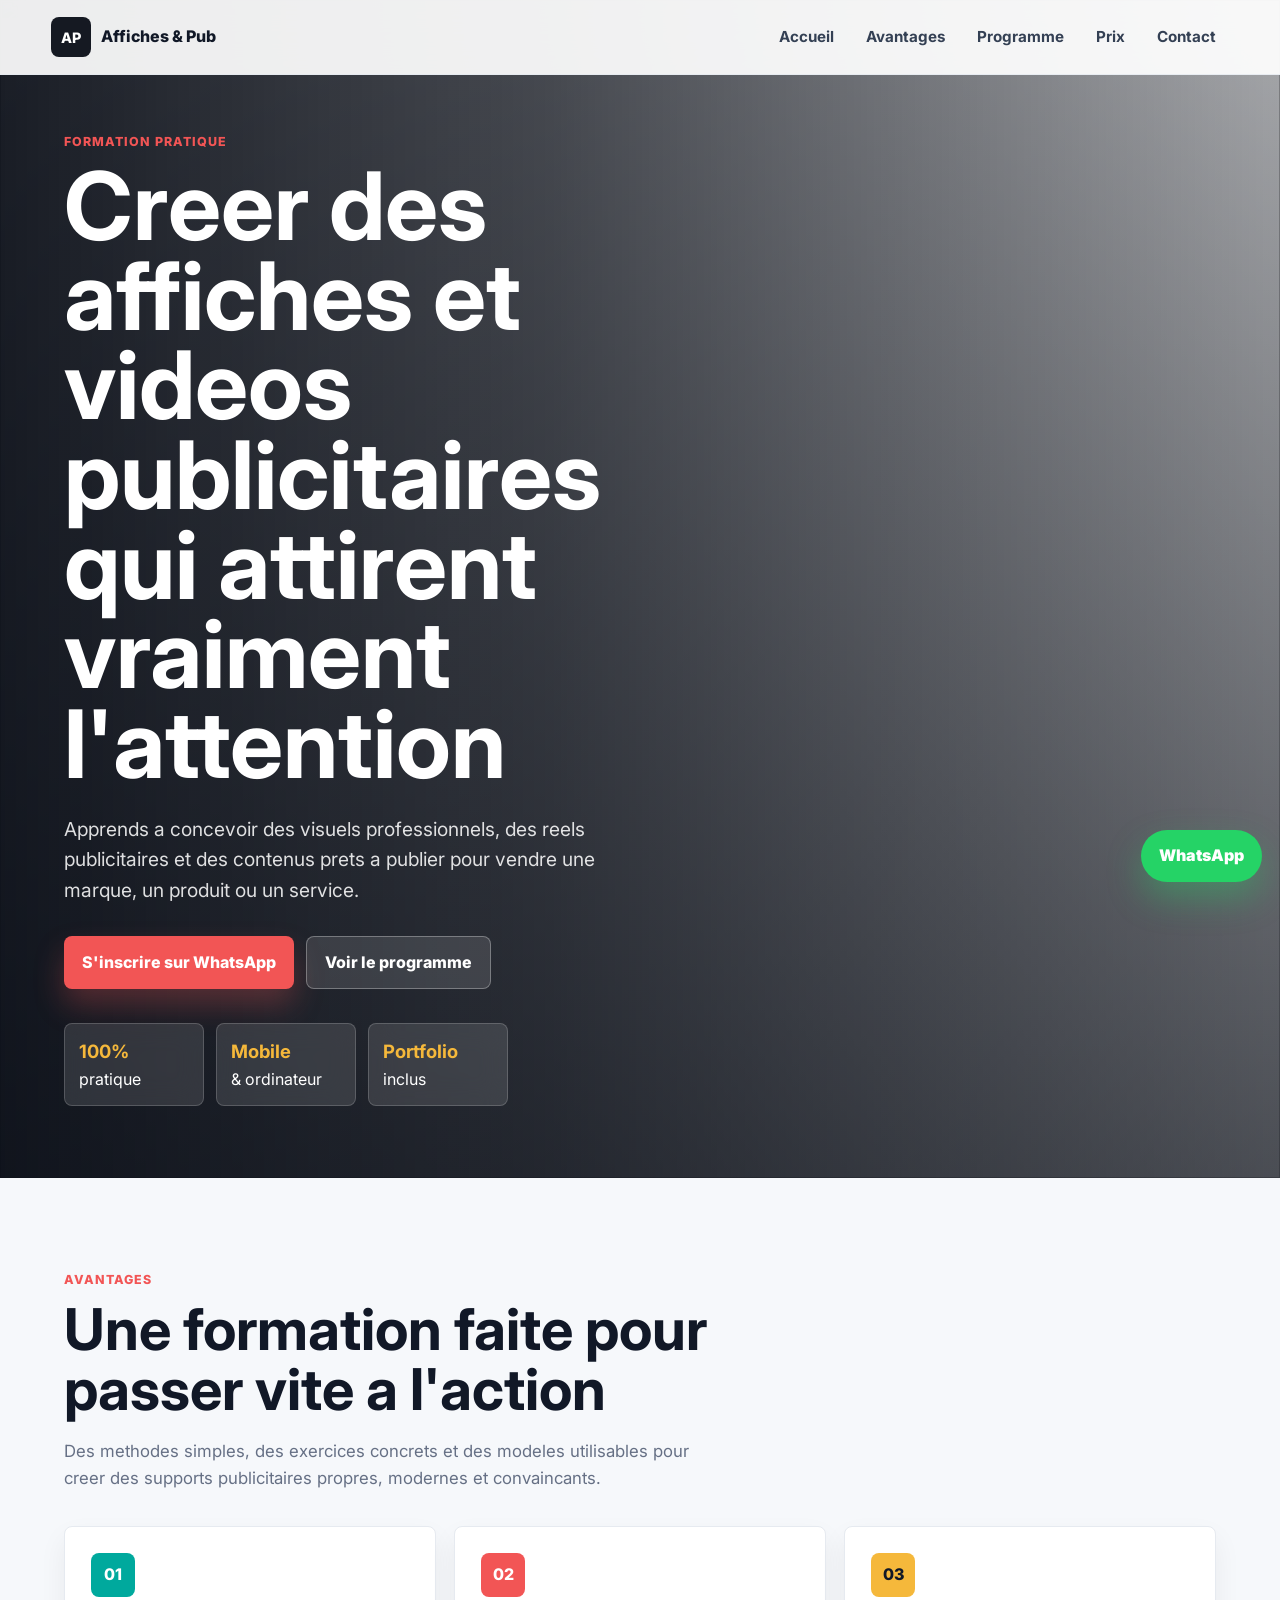
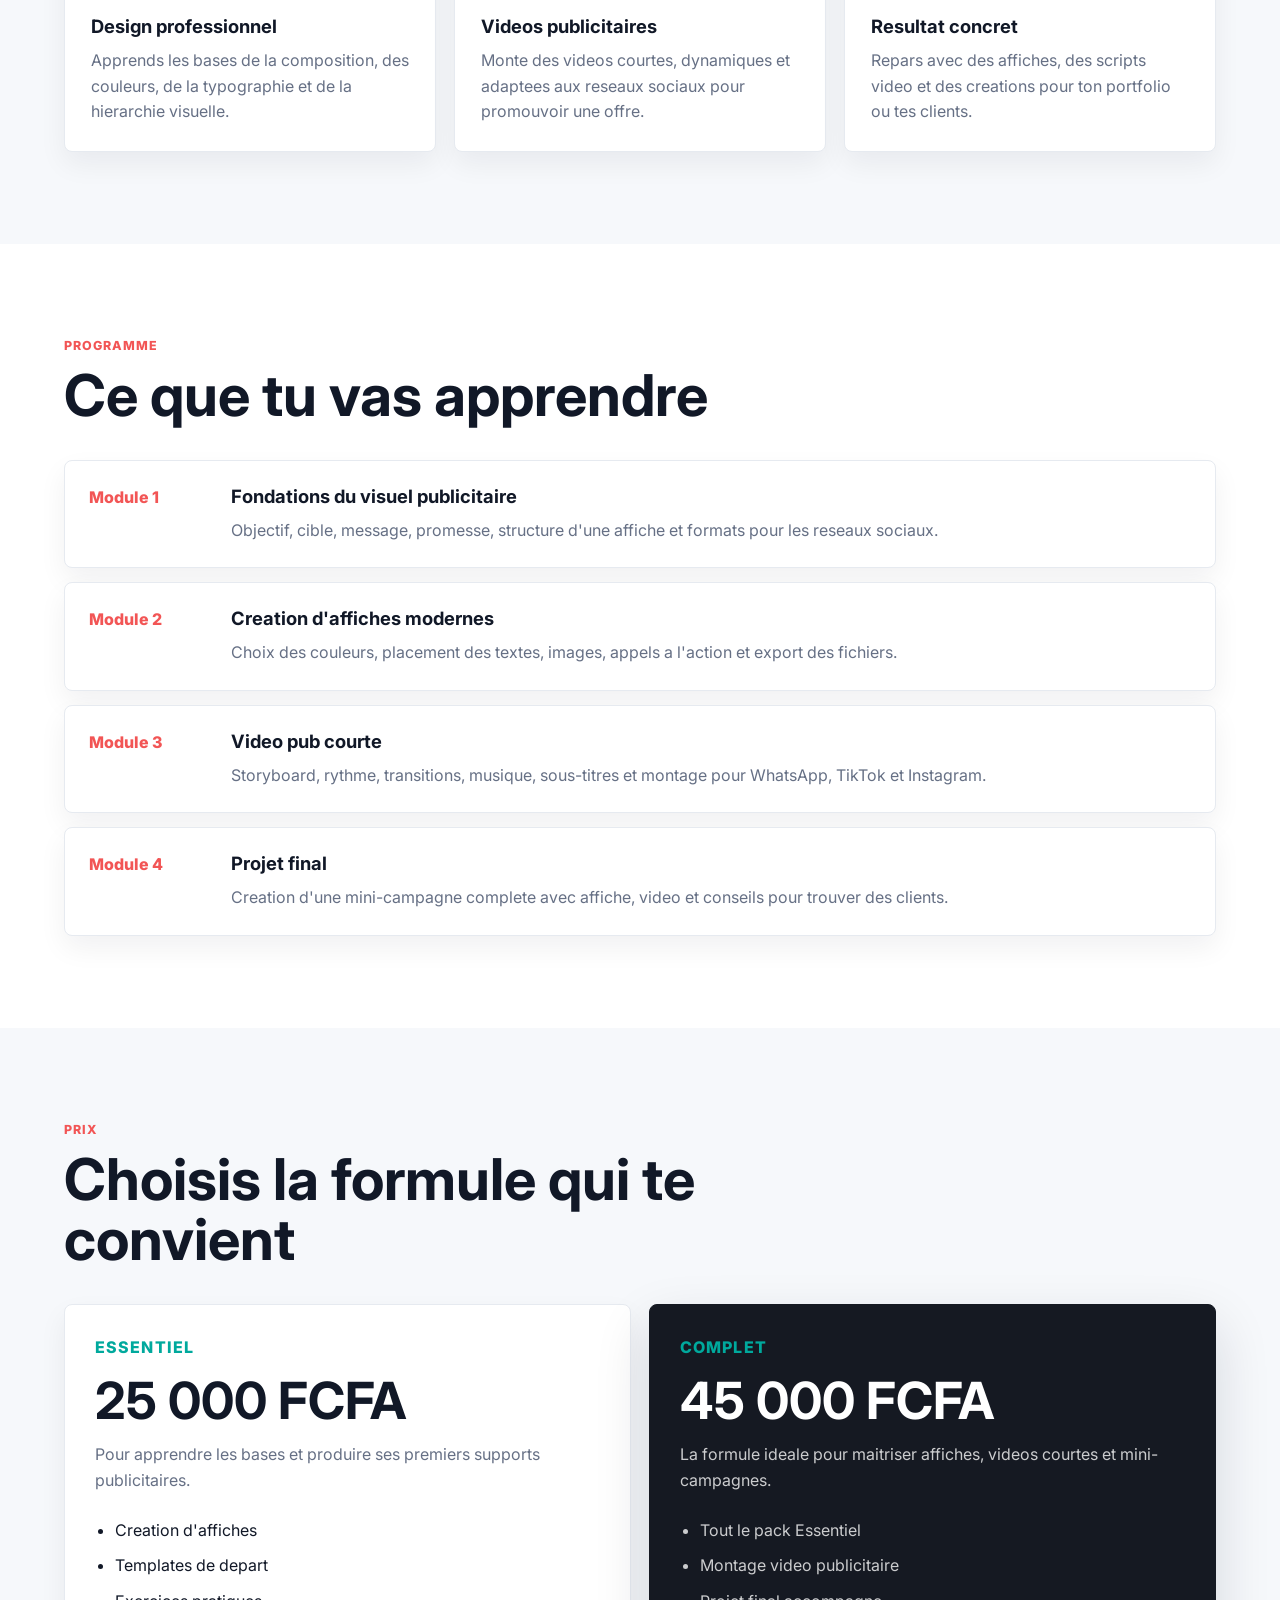
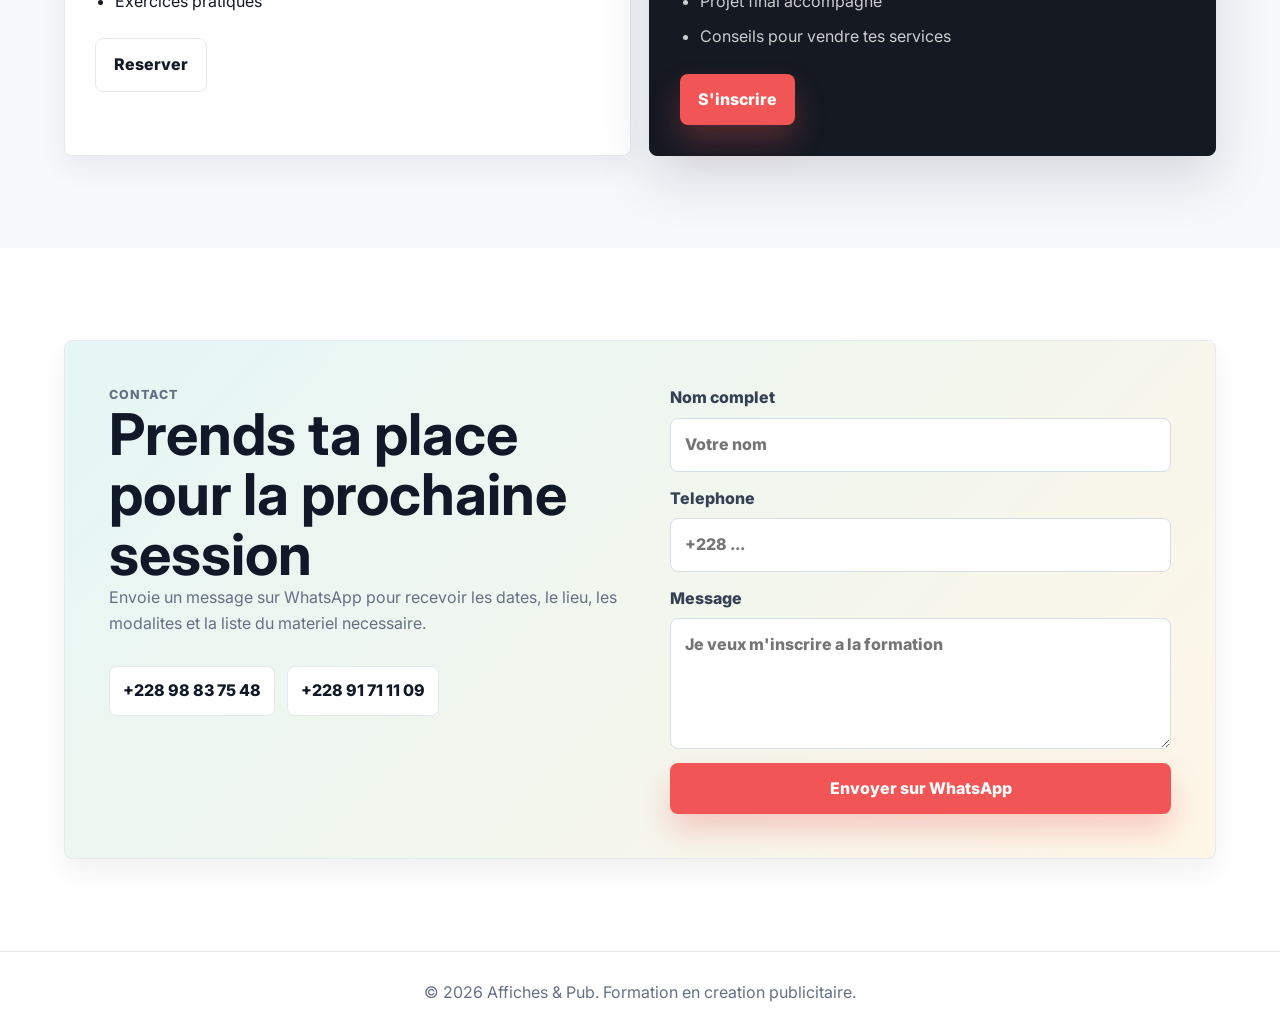
==== index.html @ ca04ac2e "Add files via upload" ====
<!DOCTYPE html>
<html lang="fr">
  <head>
    <meta charset="UTF-8" />
    <meta name="viewport" content="width=device-width, initial-scale=1.0" />
    <title>Formation Affiches & Videos Publicitaires</title>
    <meta
      name="description"
      content="Formation pratique pour apprendre a creer des affiches modernes et des videos publicitaires efficaces."
    />
    <link rel="preconnect" href="https://fonts.googleapis.com" />
    <link rel="preconnect" href="https://fonts.gstatic.com" crossorigin />
    <link
      href="https://fonts.googleapis.com/css2?family=Inter:wght@400;500;600;700;800&display=swap"
      rel="stylesheet"
    />
    <link rel="stylesheet" href="styles.css" />
  </head>
  <body>
    <header class="site-header">
      <a class="brand" href="#accueil" aria-label="Retour a l'accueil">
        <span class="brand-mark">AP</span>
        <span>Affiches & Pub</span>
      </a>

      <button class="menu-toggle" type="button" aria-label="Ouvrir le menu" aria-expanded="false">
        <span></span>
        <span></span>
        <span></span>
      </button>

      <nav class="main-nav" aria-label="Navigation principale">
        <a href="#accueil">Accueil</a>
        <a href="#avantages">Avantages</a>
        <a href="#programme">Programme</a>
        <a href="#prix">Prix</a>
        <a href="#contact">Contact</a>
      </nav>
    </header>

    <main>
      <section class="hero section" id="accueil">
        <div class="hero-media" aria-hidden="true">
          <img src="assets/formation-publicite-hero.png" alt="" />
        </div>
        <div class="hero-overlay"></div>
        <div class="hero-content">
          <p class="eyebrow">Formation pratique</p>
          <h1>Creer des affiches et videos publicitaires qui attirent vraiment l'attention</h1>
          <p class="hero-text">
            Apprends a concevoir des visuels professionnels, des reels publicitaires et des contenus
            prets a publier pour vendre une marque, un produit ou un service.
          </p>
          <div class="hero-actions">
            <a class="btn btn-primary" href="https://wa.me/22898837548" target="_blank" rel="noopener">
              S'inscrire sur WhatsApp
            </a>
            <a class="btn btn-secondary" href="#programme">Voir le programme</a>
          </div>
          <div class="hero-stats" aria-label="Points forts de la formation">
            <span><strong>100%</strong> pratique</span>
            <span><strong>Mobile</strong> & ordinateur</span>
            <span><strong>Portfolio</strong> inclus</span>
          </div>
        </div>
      </section>

      <section class="section advantages" id="avantages">
        <div class="section-heading">
          <p class="eyebrow">Avantages</p>
          <h2>Une formation faite pour passer vite a l'action</h2>
          <p>
            Des methodes simples, des exercices concrets et des modeles utilisables pour creer des
            supports publicitaires propres, modernes et convaincants.
          </p>
        </div>

        <div class="cards three-cols">
          <article class="card">
            <span class="card-icon">01</span>
            <h3>Design professionnel</h3>
            <p>Apprends les bases de la composition, des couleurs, de la typographie et de la hierarchie visuelle.</p>
          </article>
          <article class="card">
            <span class="card-icon">02</span>
            <h3>Videos publicitaires</h3>
            <p>Monte des videos courtes, dynamiques et adaptees aux reseaux sociaux pour promouvoir une offre.</p>
          </article>
          <article class="card">
            <span class="card-icon">03</span>
            <h3>Resultat concret</h3>
            <p>Repars avec des affiches, des scripts video et des creations pour ton portfolio ou tes clients.</p>
          </article>
        </div>
      </section>

      <section class="section program" id="programme">
        <div class="section-heading">
          <p class="eyebrow">Programme</p>
          <h2>Ce que tu vas apprendre</h2>
        </div>

        <div class="program-list">
          <article class="program-item">
            <span>Module 1</span>
            <div>
              <h3>Fondations du visuel publicitaire</h3>
              <p>Objectif, cible, message, promesse, structure d'une affiche et formats pour les reseaux sociaux.</p>
            </div>
          </article>
          <article class="program-item">
            <span>Module 2</span>
            <div>
              <h3>Creation d'affiches modernes</h3>
              <p>Choix des couleurs, placement des textes, images, appels a l'action et export des fichiers.</p>
            </div>
          </article>
          <article class="program-item">
            <span>Module 3</span>
            <div>
              <h3>Video pub courte</h3>
              <p>Storyboard, rythme, transitions, musique, sous-titres et montage pour WhatsApp, TikTok et Instagram.</p>
            </div>
          </article>
          <article class="program-item">
            <span>Module 4</span>
            <div>
              <h3>Projet final</h3>
              <p>Creation d'une mini-campagne complete avec affiche, video et conseils pour trouver des clients.</p>
            </div>
          </article>
        </div>
      </section>

      <section class="section pricing" id="prix">
        <div class="section-heading">
          <p class="eyebrow">Prix</p>
          <h2>Choisis la formule qui te convient</h2>
        </div>

        <div class="price-grid">
          <article class="price-card">
            <p class="plan">Essentiel</p>
            <h3>25 000 FCFA</h3>
            <p>Pour apprendre les bases et produire ses premiers supports publicitaires.</p>
            <ul>
              <li>Creation d'affiches</li>
              <li>Templates de depart</li>
              <li>Exercices pratiques</li>
            </ul>
            <a class="btn btn-secondary" href="https://wa.me/22898837548" target="_blank" rel="noopener">
              Reserver
            </a>
          </article>

          <article class="price-card featured">
            <p class="plan">Complet</p>
            <h3>45 000 FCFA</h3>
            <p>La formule ideale pour maitriser affiches, videos courtes et mini-campagnes.</p>
            <ul>
              <li>Tout le pack Essentiel</li>
              <li>Montage video publicitaire</li>
              <li>Projet final accompagne</li>
              <li>Conseils pour vendre tes services</li>
            </ul>
            <a class="btn btn-primary" href="https://wa.me/22898837548" target="_blank" rel="noopener">
              S'inscrire
            </a>
          </article>
        </div>
      </section>

      <section class="section contact" id="contact">
        <div class="contact-panel">
          <div>
            <p class="eyebrow">Contact</p>
            <h2>Prends ta place pour la prochaine session</h2>
            <p>
              Envoie un message sur WhatsApp pour recevoir les dates, le lieu, les modalites et la
              liste du materiel necessaire.
            </p>
            <div class="contact-links">
              <a href="https://wa.me/22898837548" target="_blank" rel="noopener">+228 98 83 75 48</a>
              <a href="https://wa.me/22891711109" target="_blank" rel="noopener">+228 91 71 11 09</a>
            </div>
          </div>

          <form class="contact-form">
            <label>
              Nom complet
              <input type="text" name="name" placeholder="Votre nom" required />
            </label>
            <label>
              Telephone
              <input type="tel" name="phone" placeholder="+228 ..." required />
            </label>
            <label>
              Message
              <textarea name="message" rows="4" placeholder="Je veux m'inscrire a la formation"></textarea>
            </label>
            <button class="btn btn-primary" type="submit">Envoyer sur WhatsApp</button>
          </form>
        </div>
      </section>
    </main>

    <a class="whatsapp-float" href="https://wa.me/22898837548" target="_blank" rel="noopener" aria-label="Contacter sur WhatsApp">
      WhatsApp
    </a>

    <footer class="site-footer">
      <p>&copy; 2026 Affiches & Pub. Formation en creation publicitaire.</p>
    </footer>

    <script src="script.js"></script>
  </body>
</html>
---- styles.css ----
:root {
  --ink: #111827;
  --muted: #667085;
  --paper: #ffffff;
  --soft: #f6f8fb;
  --line: #e6eaf0;
  --coral: #f25555;
  --teal: #00a99d;
  --gold: #f5b83b;
  --charcoal: #151922;
  --shadow: 0 22px 55px rgba(17, 24, 39, 0.14);
}

* {
  box-sizing: border-box;
}

html {
  scroll-behavior: smooth;
}

body {
  margin: 0;
  color: var(--ink);
  background: var(--paper);
  font-family: "Inter", Arial, sans-serif;
  line-height: 1.6;
}

img {
  display: block;
  max-width: 100%;
}

a {
  color: inherit;
  text-decoration: none;
}

.site-header {
  position: fixed;
  top: 0;
  left: 0;
  right: 0;
  z-index: 50;
  display: flex;
  align-items: center;
  justify-content: space-between;
  gap: 24px;
  padding: 16px clamp(18px, 4vw, 64px);
  background: rgba(255, 255, 255, 0.92);
  border-bottom: 1px solid rgba(230, 234, 240, 0.85);
  backdrop-filter: blur(16px);
}

.brand {
  display: inline-flex;
  align-items: center;
  gap: 10px;
  font-weight: 800;
  letter-spacing: 0;
}

.brand-mark {
  display: grid;
  place-items: center;
  width: 40px;
  height: 40px;
  color: #fff;
  background: var(--charcoal);
  border-radius: 8px;
  font-size: 0.9rem;
}

.main-nav {
  display: flex;
  align-items: center;
  gap: 6px;
}

.main-nav a {
  padding: 9px 13px;
  color: #344054;
  border-radius: 8px;
  font-size: 0.95rem;
  font-weight: 700;
}

.main-nav a:hover {
  color: var(--ink);
  background: #f1f4f8;
}

.menu-toggle {
  display: none;
  width: 42px;
  height: 42px;
  padding: 10px;
  background: var(--charcoal);
  border: 0;
  border-radius: 8px;
}

.menu-toggle span {
  display: block;
  height: 2px;
  margin: 5px 0;
  background: #fff;
}

.section {
  padding: 92px clamp(18px, 5vw, 72px);
}

.hero {
  position: relative;
  min-height: 94vh;
  display: grid;
  align-items: center;
  overflow: hidden;
  color: #fff;
  padding-top: 132px;
  padding-bottom: 72px;
}

.hero-media,
.hero-overlay {
  position: absolute;
  inset: 0;
}

.hero-media img {
  width: 100%;
  height: 100%;
  object-fit: cover;
}

.hero-overlay {
  background:
    linear-gradient(90deg, rgba(9, 13, 22, 0.92) 0%, rgba(9, 13, 22, 0.72) 43%, rgba(9, 13, 22, 0.3) 100%),
    linear-gradient(180deg, rgba(9, 13, 22, 0.08), rgba(9, 13, 22, 0.62));
}

.hero-content {
  position: relative;
  z-index: 1;
  width: min(680px, 100%);
}

.eyebrow {
  margin: 0 0 10px;
  color: var(--coral);
  font-size: 0.78rem;
  font-weight: 800;
  letter-spacing: 0.08em;
  text-transform: uppercase;
}

h1,
h2,
h3,
p {
  overflow-wrap: anywhere;
}

h1 {
  margin: 0;
  max-width: 12ch;
  font-size: clamp(2.4rem, 8vw, 5.9rem);
  line-height: 0.95;
  letter-spacing: 0;
}

h2 {
  margin: 0;
  font-size: clamp(2rem, 4.5vw, 3.8rem);
  line-height: 1.04;
  letter-spacing: 0;
}

h3 {
  margin: 0 0 10px;
  font-size: 1.15rem;
  line-height: 1.25;
}

.hero-text {
  width: min(600px, 100%);
  margin: 24px 0 0;
  color: rgba(255, 255, 255, 0.86);
  font-size: clamp(1rem, 2.1vw, 1.2rem);
}

.hero-actions,
.contact-links {
  display: flex;
  flex-wrap: wrap;
  gap: 12px;
  margin-top: 30px;
}

.btn {
  display: inline-flex;
  min-height: 48px;
  align-items: center;
  justify-content: center;
  gap: 8px;
  padding: 13px 18px;
  border: 0;
  border-radius: 8px;
  cursor: pointer;
  font: inherit;
  font-weight: 800;
  text-align: center;
  transition: transform 0.2s ease, box-shadow 0.2s ease, background 0.2s ease;
}

.btn:hover {
  transform: translateY(-2px);
}

.btn-primary {
  color: #fff;
  background: var(--coral);
  box-shadow: 0 16px 30px rgba(242, 85, 85, 0.28);
}

.btn-secondary {
  color: var(--ink);
  background: #fff;
  border: 1px solid var(--line);
}

.hero .btn-secondary {
  color: #fff;
  background: rgba(255, 255, 255, 0.12);
  border-color: rgba(255, 255, 255, 0.3);
}

.hero-stats {
  display: flex;
  flex-wrap: wrap;
  gap: 12px;
  margin-top: 34px;
}

.hero-stats span {
  min-width: 140px;
  padding: 13px 14px;
  background: rgba(255, 255, 255, 0.12);
  border: 1px solid rgba(255, 255, 255, 0.18);
  border-radius: 8px;
  backdrop-filter: blur(14px);
}

.hero-stats strong {
  display: block;
  color: var(--gold);
  font-size: 1.15rem;
}

.section-heading {
  width: min(800px, 100%);
  margin-bottom: 34px;
}

.section-heading p:not(.eyebrow) {
  width: min(640px, 100%);
  margin: 18px 0 0;
  color: var(--muted);
  font-size: 1.05rem;
}

.advantages,
.pricing {
  background: var(--soft);
}

.cards,
.price-grid {
  display: grid;
  gap: 18px;
}

.three-cols {
  grid-template-columns: repeat(3, minmax(0, 1fr));
}

.card,
.price-card,
.program-item,
.contact-panel {
  background: var(--paper);
  border: 1px solid var(--line);
  border-radius: 8px;
  box-shadow: 0 12px 28px rgba(17, 24, 39, 0.06);
}

.card {
  padding: 26px;
}

.card-icon {
  display: inline-grid;
  place-items: center;
  width: 44px;
  height: 44px;
  margin-bottom: 18px;
  color: #fff;
  background: var(--teal);
  border-radius: 8px;
  font-weight: 800;
}

.card:nth-child(2) .card-icon {
  background: var(--coral);
}

.card:nth-child(3) .card-icon {
  color: var(--ink);
  background: var(--gold);
}

.card p,
.price-card p,
.program-item p,
.contact p {
  margin: 0;
  color: var(--muted);
}

.program-list {
  display: grid;
  gap: 14px;
}

.program-item {
  display: grid;
  grid-template-columns: 120px 1fr;
  gap: 22px;
  padding: 24px;
}

.program-item > span {
  color: var(--coral);
  font-weight: 800;
}

.price-grid {
  grid-template-columns: repeat(2, minmax(0, 1fr));
  align-items: stretch;
}

.price-card {
  padding: 30px;
}

.price-card.featured {
  color: #fff;
  background: var(--charcoal);
  border-color: var(--charcoal);
  box-shadow: var(--shadow);
}

.price-card.featured p,
.price-card.featured li {
  color: rgba(255, 255, 255, 0.78);
}

.plan {
  color: var(--teal) !important;
  font-weight: 800;
  text-transform: uppercase;
  letter-spacing: 0.07em;
}

.price-card h3 {
  margin-top: 8px;
  font-size: clamp(2rem, 4vw, 3.2rem);
}

.price-card ul {
  display: grid;
  gap: 10px;
  margin: 24px 0;
  padding-left: 20px;
}

.contact-panel {
  display: grid;
  grid-template-columns: 1fr 0.95fr;
  gap: 34px;
  padding: clamp(24px, 4vw, 44px);
  background:
    linear-gradient(135deg, rgba(0, 169, 157, 0.1), rgba(245, 184, 59, 0.12)),
    #fff;
}

.contact-links a {
  padding: 11px 13px;
  color: var(--ink);
  background: #fff;
  border: 1px solid var(--line);
  border-radius: 8px;
  font-weight: 800;
}

.contact-form {
  display: grid;
  gap: 14px;
}

.contact-form label {
  display: grid;
  gap: 7px;
  color: #344054;
  font-weight: 800;
}

.contact-form input,
.contact-form textarea {
  width: 100%;
  padding: 13px 14px;
  color: var(--ink);
  background: #fff;
  border: 1px solid #d8dee8;
  border-radius: 8px;
  font: inherit;
  resize: vertical;
}

.contact-form input:focus,
.contact-form textarea:focus {
  outline: 3px solid rgba(0, 169, 157, 0.18);
  border-color: var(--teal);
}

.whatsapp-float {
  position: fixed;
  right: 18px;
  bottom: 18px;
  z-index: 60;
  display: inline-flex;
  min-height: 52px;
  align-items: center;
  justify-content: center;
  padding: 0 18px;
  color: #fff;
  background: #25d366;
  border-radius: 999px;
  box-shadow: 0 16px 34px rgba(37, 211, 102, 0.35);
  font-weight: 900;
}

.site-footer {
  padding: 28px 18px;
  color: #667085;
  background: #fff;
  border-top: 1px solid var(--line);
  text-align: center;
}

.site-footer p {
  margin: 0;
}

@media (max-width: 860px) {
  .menu-toggle {
    display: block;
  }

  .main-nav {
    position: absolute;
    top: 73px;
    left: 18px;
    right: 18px;
    display: none;
    flex-direction: column;
    align-items: stretch;
    padding: 10px;
    background: #fff;
    border: 1px solid var(--line);
    border-radius: 8px;
    box-shadow: var(--shadow);
  }

  .main-nav.is-open {
    display: flex;
  }

  .main-nav a {
    padding: 13px;
  }

  .hero {
    min-height: auto;
    padding-top: 122px;
  }

  .hero-overlay {
    background:
      linear-gradient(180deg, rgba(9, 13, 22, 0.92), rgba(9, 13, 22, 0.76)),
      linear-gradient(90deg, rgba(9, 13, 22, 0.78), rgba(9, 13, 22, 0.38));
  }

  h1 {
    max-width: 11ch;
  }

  .three-cols,
  .price-grid,
  .contact-panel {
    grid-template-columns: 1fr;
  }

  .program-item {
    grid-template-columns: 1fr;
    gap: 8px;
  }
}

@media (max-width: 520px) {
  .site-header {
    padding: 13px 16px;
  }

  .brand span:last-child {
    max-width: 120px;
    line-height: 1.1;
  }

  .section {
    padding: 68px 16px;
  }

  .hero {
    padding-top: 112px;
    padding-bottom: 48px;
  }

  .hero-actions .btn,
  .contact-form .btn {
    width: 100%;
  }

  .hero-stats {
    display: grid;
    grid-template-columns: 1fr;
  }

  .hero-stats span {
    min-width: 0;
  }

  .card,
  .price-card,
  .program-item,
  .contact-panel {
    padding: 20px;
  }

  .whatsapp-float {
    right: 12px;
    bottom: 12px;
    min-height: 48px;
    padding: 0 14px;
    font-size: 0.92rem;
  }
}
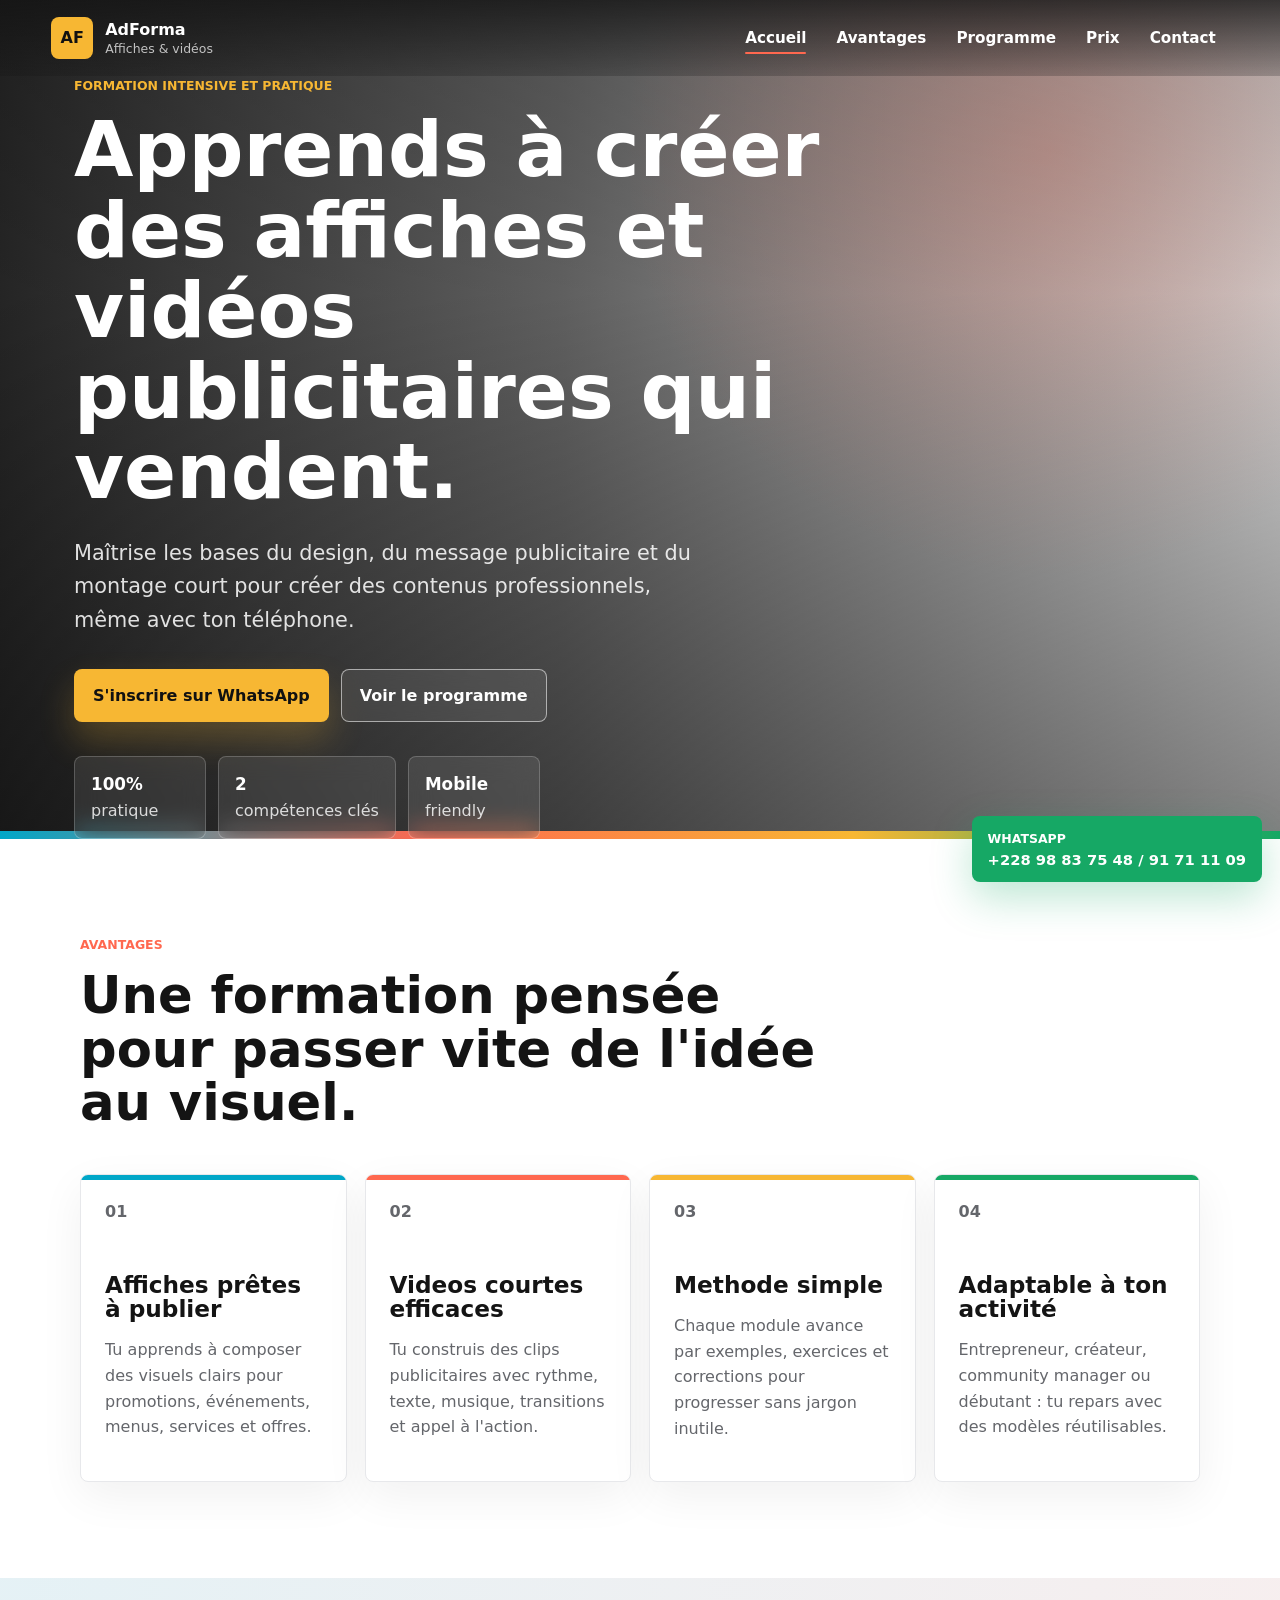
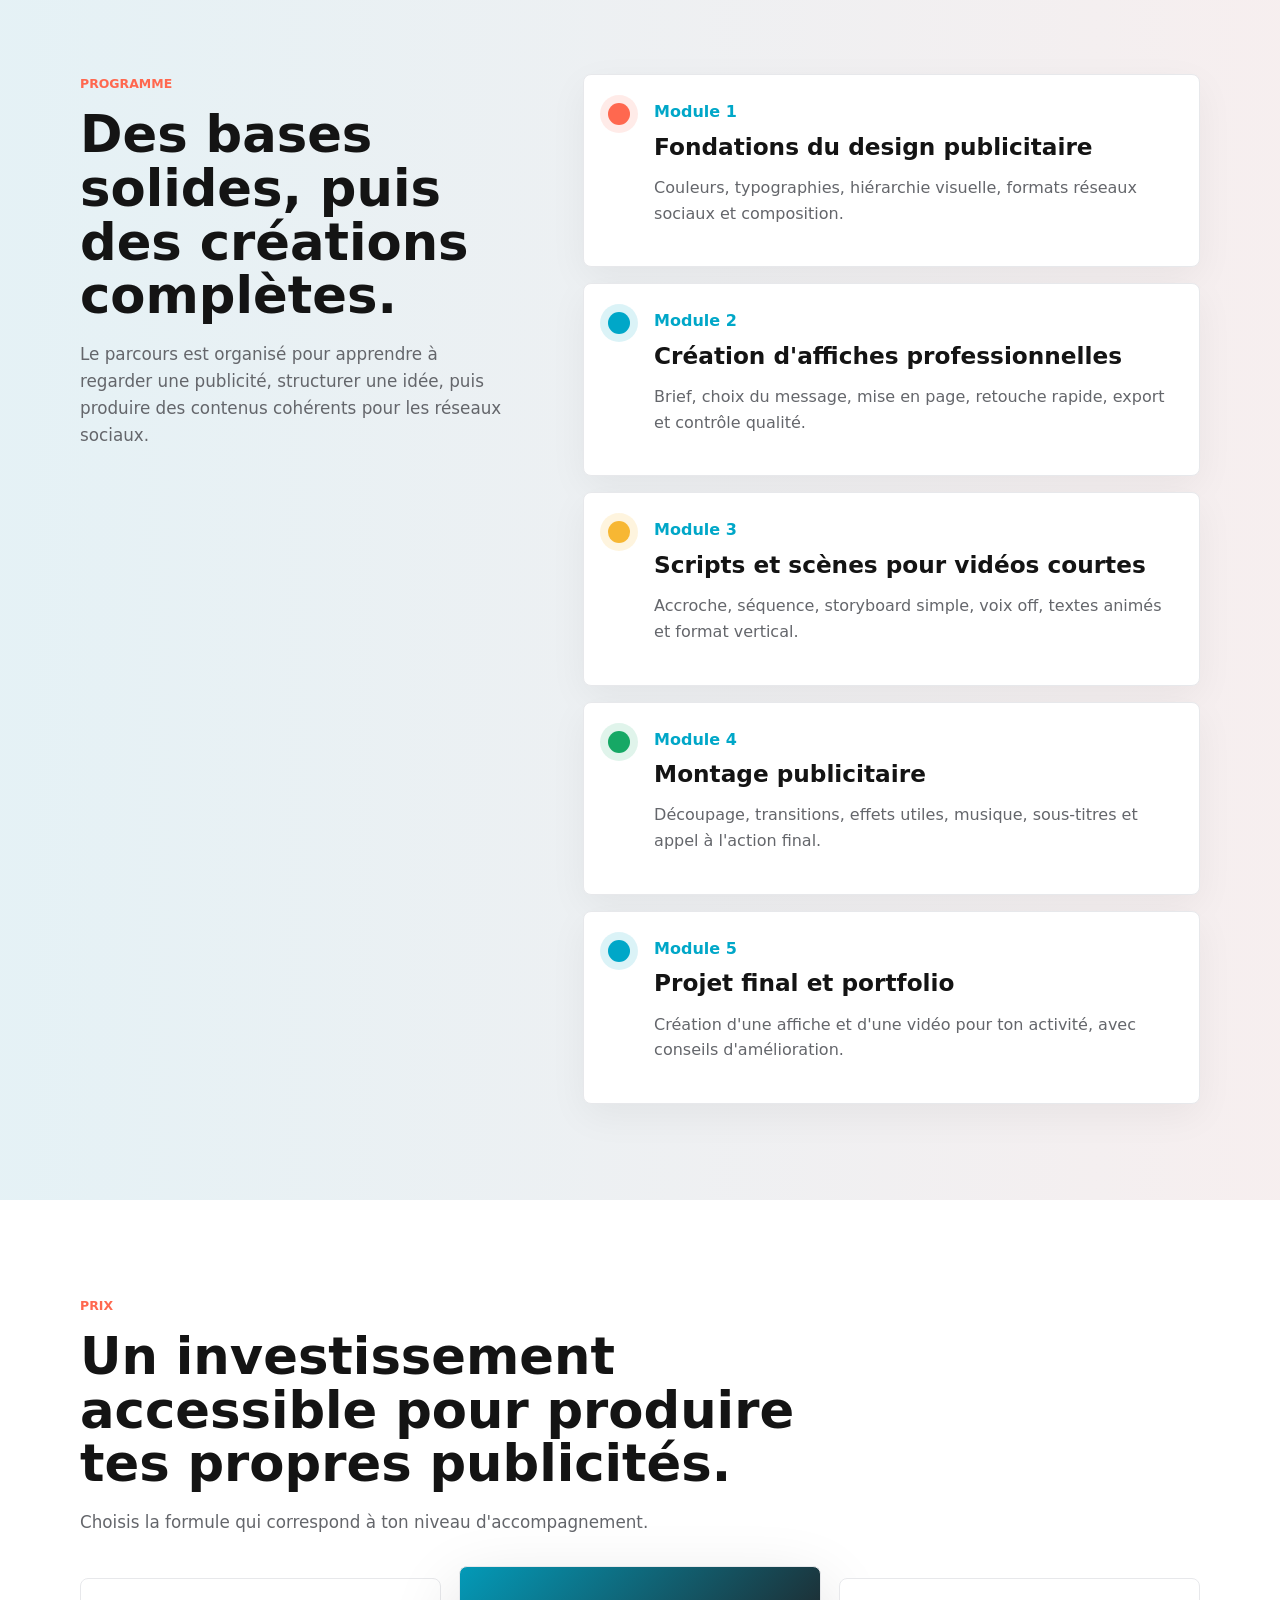
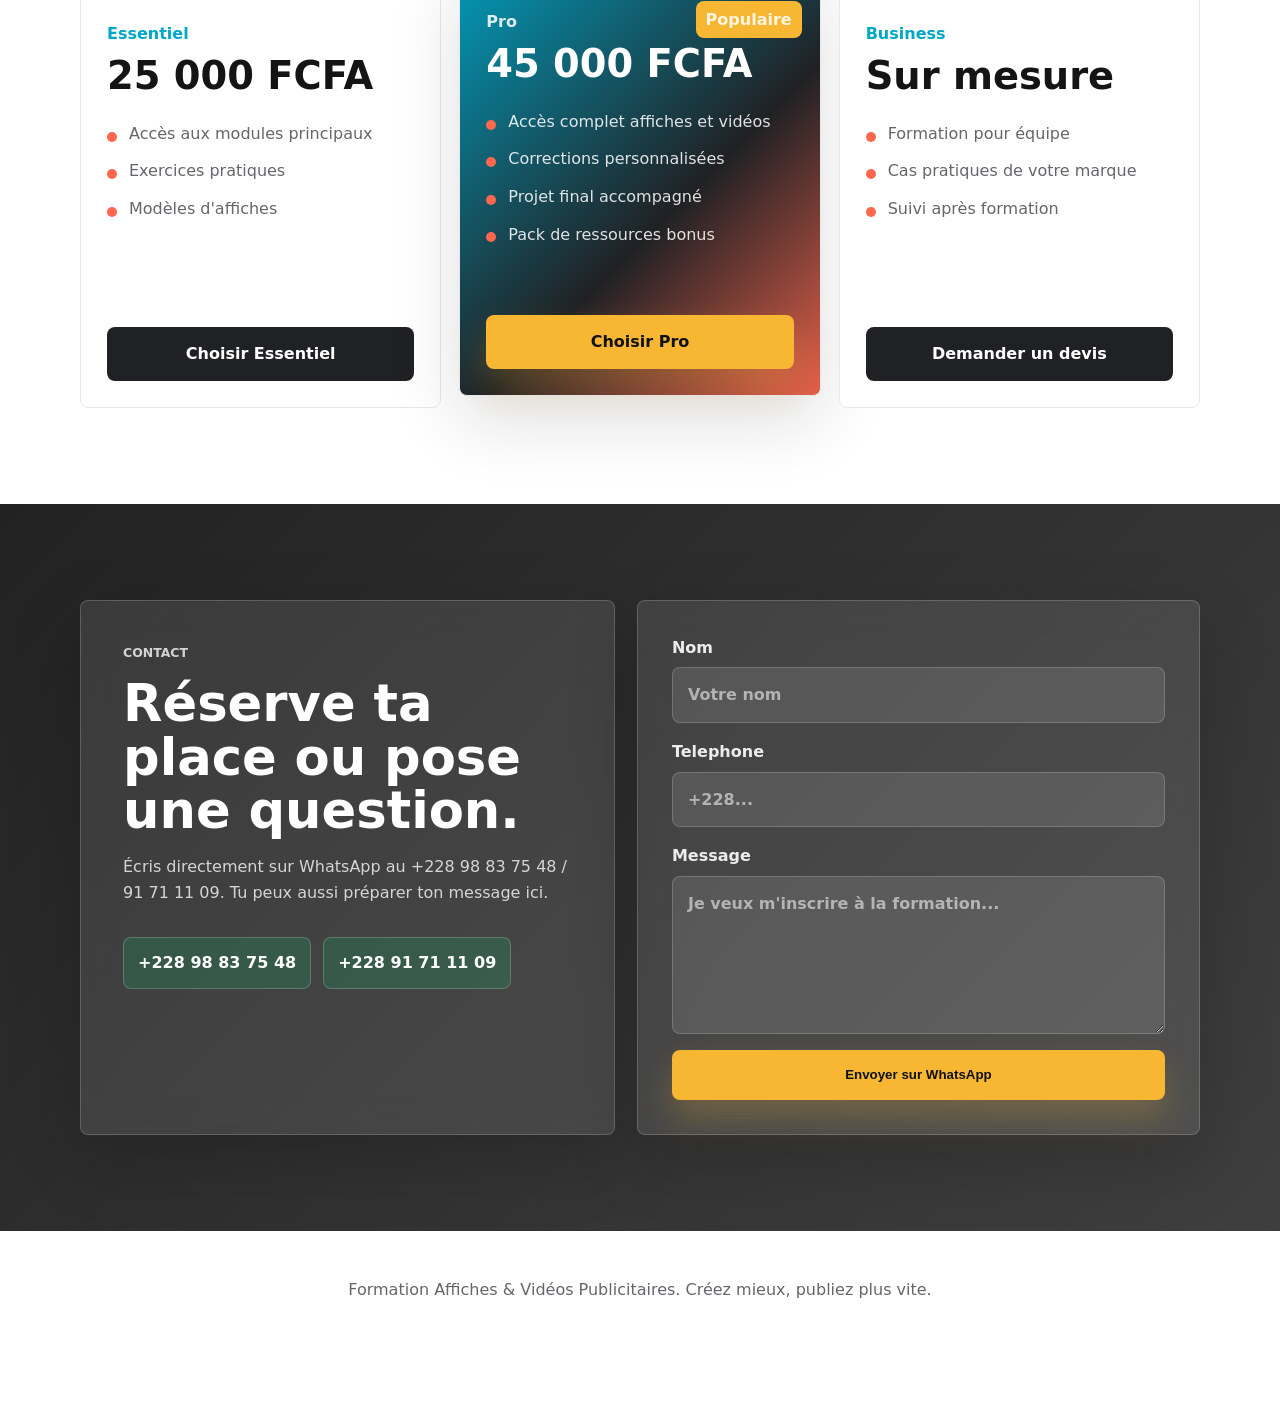
==== commit 766d3ba0: "Add files via upload" ====
--- a/index.html
+++ b/index.html
@@ -3,33 +3,30 @@
   <head>
     <meta charset="UTF-8" />
     <meta name="viewport" content="width=device-width, initial-scale=1.0" />
-    <title>Formation Affiches & Videos Publicitaires</title>
+    <title>Formation Affiches & Vidéos Publicitaires</title>
     <meta
       name="description"
-      content="Formation pratique pour apprendre a creer des affiches modernes et des videos publicitaires efficaces."
-    />
-    <link rel="preconnect" href="https://fonts.googleapis.com" />
-    <link rel="preconnect" href="https://fonts.gstatic.com" crossorigin />
-    <link
-      href="https://fonts.googleapis.com/css2?family=Inter:wght@400;500;600;700;800&display=swap"
-      rel="stylesheet"
+      content="Formation pratique pour apprendre à créer des affiches professionnelles et des vidéos publicitaires efficaces."
     />
     <link rel="stylesheet" href="styles.css" />
   </head>
   <body>
-    <header class="site-header">
-      <a class="brand" href="#accueil" aria-label="Retour a l'accueil">
-        <span class="brand-mark">AP</span>
-        <span>Affiches & Pub</span>
+    <header class="site-header" data-header>
+      <a class="brand" href="#accueil" aria-label="Retour à l'accueil">
+        <span class="brand-mark">AF</span>
+        <span>
+          <strong>AdForma</strong>
+          <small>Affiches & vidéos</small>
+        </span>
       </a>
 
-      <button class="menu-toggle" type="button" aria-label="Ouvrir le menu" aria-expanded="false">
+      <button class="menu-toggle" type="button" aria-label="Ouvrir le menu" aria-expanded="false" data-menu-toggle>
         <span></span>
         <span></span>
         <span></span>
       </button>
 
-      <nav class="main-nav" aria-label="Navigation principale">
+      <nav class="site-nav" data-nav>
         <a href="#accueil">Accueil</a>
         <a href="#avantages">Avantages</a>
         <a href="#programme">Programme</a>
@@ -39,164 +36,179 @@
     </header>
 
     <main>
-      <section class="hero section" id="accueil">
-        <div class="hero-media" aria-hidden="true">
-          <img src="assets/formation-publicite-hero.png" alt="" />
-        </div>
+      <section id="accueil" class="hero section">
         <div class="hero-overlay"></div>
         <div class="hero-content">
-          <p class="eyebrow">Formation pratique</p>
-          <h1>Creer des affiches et videos publicitaires qui attirent vraiment l'attention</h1>
-          <p class="hero-text">
-            Apprends a concevoir des visuels professionnels, des reels publicitaires et des contenus
-            prets a publier pour vendre une marque, un produit ou un service.
+          <p class="eyebrow">Formation intensive et pratique</p>
+          <h1>Apprends à créer des affiches et vidéos publicitaires qui vendent.</h1>
+          <p class="hero-lead">
+            Maîtrise les bases du design, du message publicitaire et du montage court pour créer des contenus
+            professionnels, même avec ton téléphone.
           </p>
           <div class="hero-actions">
-            <a class="btn btn-primary" href="https://wa.me/22898837548" target="_blank" rel="noopener">
+            <a class="btn btn-primary" href="https://wa.me/22898837548?text=Bonjour%2C%20je%20veux%20m%27inscrire%20a%20la%20formation%20affiches%20et%20videos%20publicitaires." target="_blank" rel="noopener">
               S'inscrire sur WhatsApp
             </a>
-            <a class="btn btn-secondary" href="#programme">Voir le programme</a>
+            <a class="btn btn-ghost" href="#programme">Voir le programme</a>
           </div>
           <div class="hero-stats" aria-label="Points forts de la formation">
             <span><strong>100%</strong> pratique</span>
-            <span><strong>Mobile</strong> & ordinateur</span>
-            <span><strong>Portfolio</strong> inclus</span>
-          </div>
-        </div>
-      </section>
-
-      <section class="section advantages" id="avantages">
-        <div class="section-heading">
-          <p class="eyebrow">Avantages</p>
-          <h2>Une formation faite pour passer vite a l'action</h2>
-          <p>
-            Des methodes simples, des exercices concrets et des modeles utilisables pour creer des
-            supports publicitaires propres, modernes et convaincants.
-          </p>
-        </div>
-
-        <div class="cards three-cols">
-          <article class="card">
-            <span class="card-icon">01</span>
-            <h3>Design professionnel</h3>
-            <p>Apprends les bases de la composition, des couleurs, de la typographie et de la hierarchie visuelle.</p>
-          </article>
-          <article class="card">
-            <span class="card-icon">02</span>
-            <h3>Videos publicitaires</h3>
-            <p>Monte des videos courtes, dynamiques et adaptees aux reseaux sociaux pour promouvoir une offre.</p>
-          </article>
-          <article class="card">
-            <span class="card-icon">03</span>
-            <h3>Resultat concret</h3>
-            <p>Repars avec des affiches, des scripts video et des creations pour ton portfolio ou tes clients.</p>
-          </article>
-        </div>
-      </section>
-
-      <section class="section program" id="programme">
-        <div class="section-heading">
-          <p class="eyebrow">Programme</p>
-          <h2>Ce que tu vas apprendre</h2>
-        </div>
-
-        <div class="program-list">
-          <article class="program-item">
-            <span>Module 1</span>
-            <div>
-              <h3>Fondations du visuel publicitaire</h3>
-              <p>Objectif, cible, message, promesse, structure d'une affiche et formats pour les reseaux sociaux.</p>
+            <span><strong>2</strong> compétences clés</span>
+            <span><strong>Mobile</strong> friendly</span>
+          </div>
+        </div>
+      </section>
+
+      <section id="avantages" class="section advantages">
+        <div class="section-inner">
+          <div class="section-heading">
+            <p class="eyebrow">Avantages</p>
+            <h2>Une formation pensée pour passer vite de l'idée au visuel.</h2>
+          </div>
+
+          <div class="advantage-grid">
+            <article class="advantage-card">
+              <span class="card-number">01</span>
+              <h3>Affiches prêtes à publier</h3>
+              <p>Tu apprends à composer des visuels clairs pour promotions, événements, menus, services et offres.</p>
+            </article>
+            <article class="advantage-card">
+              <span class="card-number">02</span>
+              <h3>Videos courtes efficaces</h3>
+              <p>Tu construis des clips publicitaires avec rythme, texte, musique, transitions et appel à l'action.</p>
+            </article>
+            <article class="advantage-card">
+              <span class="card-number">03</span>
+              <h3>Methode simple</h3>
+              <p>Chaque module avance par exemples, exercices et corrections pour progresser sans jargon inutile.</p>
+            </article>
+            <article class="advantage-card">
+              <span class="card-number">04</span>
+              <h3>Adaptable à ton activité</h3>
+              <p>Entrepreneur, créateur, community manager ou débutant : tu repars avec des modèles réutilisables.</p>
+            </article>
+          </div>
+        </div>
+      </section>
+
+      <section id="programme" class="section program">
+        <div class="section-inner program-layout">
+          <div class="section-heading sticky-heading">
+            <p class="eyebrow">Programme</p>
+            <h2>Des bases solides, puis des créations complètes.</h2>
+            <p>
+              Le parcours est organisé pour apprendre à regarder une publicité, structurer une idée, puis produire des
+              contenus cohérents pour les réseaux sociaux.
+            </p>
+          </div>
+
+          <div class="timeline">
+            <article class="timeline-item">
+              <span>Module 1</span>
+              <h3>Fondations du design publicitaire</h3>
+              <p>Couleurs, typographies, hiérarchie visuelle, formats réseaux sociaux et composition.</p>
+            </article>
+            <article class="timeline-item">
+              <span>Module 2</span>
+              <h3>Création d'affiches professionnelles</h3>
+              <p>Brief, choix du message, mise en page, retouche rapide, export et contrôle qualité.</p>
+            </article>
+            <article class="timeline-item">
+              <span>Module 3</span>
+              <h3>Scripts et scènes pour vidéos courtes</h3>
+              <p>Accroche, séquence, storyboard simple, voix off, textes animés et format vertical.</p>
+            </article>
+            <article class="timeline-item">
+              <span>Module 4</span>
+              <h3>Montage publicitaire</h3>
+              <p>Découpage, transitions, effets utiles, musique, sous-titres et appel à l'action final.</p>
+            </article>
+            <article class="timeline-item">
+              <span>Module 5</span>
+              <h3>Projet final et portfolio</h3>
+              <p>Création d'une affiche et d'une vidéo pour ton activité, avec conseils d'amélioration.</p>
+            </article>
+          </div>
+        </div>
+      </section>
+
+      <section id="prix" class="section pricing">
+        <div class="section-inner pricing-layout">
+          <div class="section-heading">
+            <p class="eyebrow">Prix</p>
+            <h2>Un investissement accessible pour produire tes propres publicités.</h2>
+            <p>Choisis la formule qui correspond à ton niveau d'accompagnement.</p>
+          </div>
+
+          <div class="price-grid">
+            <article class="price-card">
+              <p class="plan">Essentiel</p>
+              <h3>25 000 FCFA</h3>
+              <ul>
+                <li>Accès aux modules principaux</li>
+                <li>Exercices pratiques</li>
+                <li>Modèles d'affiches</li>
+              </ul>
+              <a class="btn btn-secondary" href="https://wa.me/22898837548?text=Bonjour%2C%20je%20veux%20la%20formule%20Essentiel%20de%20la%20formation." target="_blank" rel="noopener">Choisir Essentiel</a>
+            </article>
+
+            <article class="price-card featured">
+              <p class="badge">Populaire</p>
+              <p class="plan">Pro</p>
+              <h3>45 000 FCFA</h3>
+              <ul>
+                <li>Accès complet affiches et vidéos</li>
+                <li>Corrections personnalisées</li>
+                <li>Projet final accompagné</li>
+                <li>Pack de ressources bonus</li>
+              </ul>
+              <a class="btn btn-primary" href="https://wa.me/22898837548?text=Bonjour%2C%20je%20veux%20la%20formule%20Pro%20de%20la%20formation." target="_blank" rel="noopener">Choisir Pro</a>
+            </article>
+
+            <article class="price-card">
+              <p class="plan">Business</p>
+              <h3>Sur mesure</h3>
+              <ul>
+                <li>Formation pour équipe</li>
+                <li>Cas pratiques de votre marque</li>
+                <li>Suivi après formation</li>
+              </ul>
+              <a class="btn btn-secondary" href="https://wa.me/22898837548?text=Bonjour%2C%20je%20veux%20une%20formule%20Business%20sur%20mesure." target="_blank" rel="noopener">Demander un devis</a>
+            </article>
+          </div>
+        </div>
+      </section>
+
+      <section id="contact" class="section contact">
+        <div class="section-inner contact-layout">
+          <div class="contact-panel">
+            <p class="eyebrow">Contact</p>
+            <h2>Réserve ta place ou pose une question.</h2>
+            <p>
+              Écris directement sur WhatsApp au +228 98 83 75 48 / 91 71 11 09. Tu peux aussi préparer ton message ici.
+            </p>
+            <div class="contact-actions">
+              <a class="contact-link" href="https://wa.me/22898837548?text=Bonjour%2C%20je%20veux%20des%20informations%20sur%20la%20formation." target="_blank" rel="noopener">
+                +228 98 83 75 48
+              </a>
+              <a class="contact-link" href="https://wa.me/22891711109?text=Bonjour%2C%20je%20veux%20des%20informations%20sur%20la%20formation." target="_blank" rel="noopener">
+                +228 91 71 11 09
+              </a>
             </div>
-          </article>
-          <article class="program-item">
-            <span>Module 2</span>
-            <div>
-              <h3>Creation d'affiches modernes</h3>
-              <p>Choix des couleurs, placement des textes, images, appels a l'action et export des fichiers.</p>
-            </div>
-          </article>
-          <article class="program-item">
-            <span>Module 3</span>
-            <div>
-              <h3>Video pub courte</h3>
-              <p>Storyboard, rythme, transitions, musique, sous-titres et montage pour WhatsApp, TikTok et Instagram.</p>
-            </div>
-          </article>
-          <article class="program-item">
-            <span>Module 4</span>
-            <div>
-              <h3>Projet final</h3>
-              <p>Creation d'une mini-campagne complete avec affiche, video et conseils pour trouver des clients.</p>
-            </div>
-          </article>
-        </div>
-      </section>
-
-      <section class="section pricing" id="prix">
-        <div class="section-heading">
-          <p class="eyebrow">Prix</p>
-          <h2>Choisis la formule qui te convient</h2>
-        </div>
-
-        <div class="price-grid">
-          <article class="price-card">
-            <p class="plan">Essentiel</p>
-            <h3>25 000 FCFA</h3>
-            <p>Pour apprendre les bases et produire ses premiers supports publicitaires.</p>
-            <ul>
-              <li>Creation d'affiches</li>
-              <li>Templates de depart</li>
-              <li>Exercices pratiques</li>
-            </ul>
-            <a class="btn btn-secondary" href="https://wa.me/22898837548" target="_blank" rel="noopener">
-              Reserver
-            </a>
-          </article>
-
-          <article class="price-card featured">
-            <p class="plan">Complet</p>
-            <h3>45 000 FCFA</h3>
-            <p>La formule ideale pour maitriser affiches, videos courtes et mini-campagnes.</p>
-            <ul>
-              <li>Tout le pack Essentiel</li>
-              <li>Montage video publicitaire</li>
-              <li>Projet final accompagne</li>
-              <li>Conseils pour vendre tes services</li>
-            </ul>
-            <a class="btn btn-primary" href="https://wa.me/22898837548" target="_blank" rel="noopener">
-              S'inscrire
-            </a>
-          </article>
-        </div>
-      </section>
-
-      <section class="section contact" id="contact">
-        <div class="contact-panel">
-          <div>
-            <p class="eyebrow">Contact</p>
-            <h2>Prends ta place pour la prochaine session</h2>
-            <p>
-              Envoie un message sur WhatsApp pour recevoir les dates, le lieu, les modalites et la
-              liste du materiel necessaire.
-            </p>
-            <div class="contact-links">
-              <a href="https://wa.me/22898837548" target="_blank" rel="noopener">+228 98 83 75 48</a>
-              <a href="https://wa.me/22891711109" target="_blank" rel="noopener">+228 91 71 11 09</a>
-            </div>
-          </div>
-
-          <form class="contact-form">
+          </div>
+
+          <form class="contact-form" data-contact-form>
             <label>
-              Nom complet
+              Nom
               <input type="text" name="name" placeholder="Votre nom" required />
             </label>
             <label>
               Telephone
-              <input type="tel" name="phone" placeholder="+228 ..." required />
+              <input type="tel" name="phone" placeholder="+228..." required />
             </label>
             <label>
               Message
-              <textarea name="message" rows="4" placeholder="Je veux m'inscrire a la formation"></textarea>
+              <textarea name="message" rows="5" placeholder="Je veux m'inscrire à la formation..." required></textarea>
             </label>
             <button class="btn btn-primary" type="submit">Envoyer sur WhatsApp</button>
           </form>
@@ -204,12 +216,19 @@
       </section>
     </main>
 
-    <a class="whatsapp-float" href="https://wa.me/22898837548" target="_blank" rel="noopener" aria-label="Contacter sur WhatsApp">
-      WhatsApp
+    <a
+      class="floating-whatsapp"
+      href="https://wa.me/22898837548?text=Bonjour%2C%20je%20veux%20m%27inscrire%20a%20la%20formation%20affiches%20et%20videos%20publicitaires."
+      target="_blank"
+      rel="noopener"
+      aria-label="Contacter sur WhatsApp"
+    >
+      <span>WhatsApp</span>
+      <strong>+228 98 83 75 48 / 91 71 11 09</strong>
     </a>
 
     <footer class="site-footer">
-      <p>&copy; 2026 Affiches & Pub. Formation en creation publicitaire.</p>
+      <p>Formation Affiches & Vidéos Publicitaires. Créez mieux, publiez plus vite.</p>
     </footer>
 
     <script src="script.js"></script>
--- a/styles.css
+++ b/styles.css
@@ -1,14 +1,17 @@
 :root {
-  --ink: #111827;
-  --muted: #667085;
+  --ink: #141414;
+  --muted: #64666b;
+  --line: #e7e8eb;
   --paper: #ffffff;
-  --soft: #f6f8fb;
-  --line: #e6eaf0;
-  --coral: #f25555;
-  --teal: #00a99d;
-  --gold: #f5b83b;
-  --charcoal: #151922;
-  --shadow: 0 22px 55px rgba(17, 24, 39, 0.14);
+  --soft: #f6f7f9;
+  --cyan: #00a7c8;
+  --coral: #ff684f;
+  --amber: #f7b733;
+  --green: #16a865;
+  --charcoal: #202124;
+  --shadow: 0 24px 70px rgba(20, 20, 20, 0.14);
+  --radius: 8px;
+  --header-height: 76px;
 }
 
 * {
@@ -23,8 +26,17 @@
   margin: 0;
   color: var(--ink);
   background: var(--paper);
-  font-family: "Inter", Arial, sans-serif;
+  font-family: Inter, ui-sans-serif, system-ui, -apple-system, BlinkMacSystemFont, "Segoe UI", sans-serif;
   line-height: 1.6;
+}
+
+body.menu-open {
+  overflow: hidden;
+}
+
+a {
+  color: inherit;
+  text-decoration: none;
 }
 
 img {
@@ -32,128 +44,172 @@
   max-width: 100%;
 }
 
-a {
-  color: inherit;
-  text-decoration: none;
-}
-
 .site-header {
   position: fixed;
-  top: 0;
-  left: 0;
-  right: 0;
-  z-index: 50;
+  inset: 0 0 auto 0;
+  z-index: 30;
+  min-height: var(--header-height);
   display: flex;
   align-items: center;
   justify-content: space-between;
   gap: 24px;
-  padding: 16px clamp(18px, 4vw, 64px);
-  background: rgba(255, 255, 255, 0.92);
-  border-bottom: 1px solid rgba(230, 234, 240, 0.85);
+  padding: 16px clamp(18px, 4vw, 56px);
+  color: #ffffff;
+  background: linear-gradient(180deg, rgba(20, 20, 20, 0.78), rgba(20, 20, 20, 0.22));
+  transition: background 180ms ease, color 180ms ease, box-shadow 180ms ease;
+}
+
+.site-header.is-scrolled,
+.site-header.menu-active {
+  color: var(--ink);
+  background: rgba(255, 255, 255, 0.96);
+  box-shadow: 0 12px 35px rgba(20, 20, 20, 0.08);
   backdrop-filter: blur(16px);
 }
 
 .brand {
   display: inline-flex;
   align-items: center;
-  gap: 10px;
-  font-weight: 800;
-  letter-spacing: 0;
+  gap: 12px;
+  min-width: 0;
 }
 
 .brand-mark {
   display: grid;
   place-items: center;
-  width: 40px;
-  height: 40px;
-  color: #fff;
-  background: var(--charcoal);
-  border-radius: 8px;
-  font-size: 0.9rem;
-}
-
-.main-nav {
+  width: 42px;
+  height: 42px;
+  border-radius: var(--radius);
+  color: #111111;
+  background: var(--amber);
+  font-weight: 900;
+}
+
+.brand strong,
+.brand small {
+  display: block;
+  line-height: 1.1;
+}
+
+.brand small {
+  margin-top: 3px;
+  color: currentColor;
+  opacity: 0.72;
+  font-size: 0.78rem;
+}
+
+.site-nav {
   display: flex;
   align-items: center;
-  gap: 6px;
-}
-
-.main-nav a {
-  padding: 9px 13px;
-  color: #344054;
-  border-radius: 8px;
+  gap: 4px;
+}
+
+.site-nav a {
+  position: relative;
+  padding: 10px 13px;
+  border-radius: var(--radius);
+  color: currentColor;
   font-size: 0.95rem;
   font-weight: 700;
 }
 
-.main-nav a:hover {
-  color: var(--ink);
-  background: #f1f4f8;
+.site-nav a::after {
+  content: "";
+  position: absolute;
+  left: 13px;
+  right: 13px;
+  bottom: 6px;
+  height: 2px;
+  border-radius: 999px;
+  background: var(--coral);
+  transform: scaleX(0);
+  transform-origin: left;
+  transition: transform 180ms ease;
+}
+
+.site-nav a:hover::after,
+.site-nav a.is-active::after {
+  transform: scaleX(1);
 }
 
 .menu-toggle {
   display: none;
-  width: 42px;
-  height: 42px;
-  padding: 10px;
-  background: var(--charcoal);
-  border: 0;
-  border-radius: 8px;
+  width: 44px;
+  height: 44px;
+  border: 1px solid currentColor;
+  border-radius: var(--radius);
+  color: currentColor;
+  background: transparent;
+  cursor: pointer;
 }
 
 .menu-toggle span {
   display: block;
+  width: 20px;
   height: 2px;
-  margin: 5px 0;
-  background: #fff;
+  margin: 5px auto;
+  border-radius: 999px;
+  background: currentColor;
+  transition: transform 180ms ease, opacity 180ms ease;
 }
 
 .section {
-  padding: 92px clamp(18px, 5vw, 72px);
+  scroll-margin-top: var(--header-height);
+}
+
+.section-inner {
+  width: min(1120px, calc(100% - 36px));
+  margin: 0 auto;
 }
 
 .hero {
   position: relative;
-  min-height: 94vh;
+  min-height: 84svh;
   display: grid;
   align-items: center;
   overflow: hidden;
-  color: #fff;
-  padding-top: 132px;
-  padding-bottom: 72px;
-}
-
-.hero-media,
+  color: #ffffff;
+  background:
+    linear-gradient(90deg, rgba(10, 10, 10, 0.88) 0%, rgba(10, 10, 10, 0.62) 44%, rgba(10, 10, 10, 0.14) 100%),
+    url("assets/formation-creative-hero.png") center / cover no-repeat;
+}
+
+.hero::after {
+  content: "";
+  position: absolute;
+  inset: auto 0 0 0;
+  height: 8px;
+  background: linear-gradient(90deg, var(--cyan), var(--coral), var(--amber), var(--green));
+}
+
 .hero-overlay {
   position: absolute;
   inset: 0;
-}
-
-.hero-media img {
-  width: 100%;
-  height: 100%;
-  object-fit: cover;
-}
-
-.hero-overlay {
   background:
-    linear-gradient(90deg, rgba(9, 13, 22, 0.92) 0%, rgba(9, 13, 22, 0.72) 43%, rgba(9, 13, 22, 0.3) 100%),
-    linear-gradient(180deg, rgba(9, 13, 22, 0.08), rgba(9, 13, 22, 0.62));
+    linear-gradient(180deg, rgba(0, 0, 0, 0.22), rgba(0, 0, 0, 0.08) 35%, rgba(0, 0, 0, 0.42)),
+    radial-gradient(circle at 82% 18%, rgba(255, 104, 79, 0.28), transparent 34%);
+  pointer-events: none;
 }
 
 .hero-content {
   position: relative;
-  z-index: 1;
-  width: min(680px, 100%);
+  z-index: 2;
+  width: min(760px, calc(100% - 36px));
+  margin-left: clamp(18px, 6vw, 74px);
+  padding-top: var(--header-height);
 }
 
 .eyebrow {
-  margin: 0 0 10px;
+  margin: 0 0 14px;
   color: var(--coral);
   font-size: 0.78rem;
-  font-weight: 800;
-  letter-spacing: 0.08em;
+  font-weight: 900;
+  letter-spacing: 0;
   text-transform: uppercase;
+}
+
+.hero .eyebrow {
+  color: var(--amber);
 }
 
 h1,
@@ -163,56 +219,53 @@
   overflow-wrap: anywhere;
 }
 
+h1,
+h2,
+h3 {
+  margin: 0;
+  line-height: 1.05;
+}
+
 h1 {
-  margin: 0;
-  max-width: 12ch;
-  font-size: clamp(2.4rem, 8vw, 5.9rem);
-  line-height: 0.95;
-  letter-spacing: 0;
+  max-width: 760px;
+  font-size: clamp(2.35rem, 6vw, 5.4rem);
 }
 
 h2 {
-  margin: 0;
-  font-size: clamp(2rem, 4.5vw, 3.8rem);
-  line-height: 1.04;
-  letter-spacing: 0;
+  font-size: clamp(2rem, 4vw, 3.4rem);
 }
 
 h3 {
-  margin: 0 0 10px;
-  font-size: 1.15rem;
-  line-height: 1.25;
-}
-
-.hero-text {
-  width: min(600px, 100%);
+  font-size: clamp(1.18rem, 2vw, 1.45rem);
+}
+
+.hero-lead {
+  max-width: 640px;
   margin: 24px 0 0;
   color: rgba(255, 255, 255, 0.86);
-  font-size: clamp(1rem, 2.1vw, 1.2rem);
+  font-size: clamp(1.02rem, 2vw, 1.3rem);
 }
 
 .hero-actions,
-.contact-links {
+.contact-actions {
   display: flex;
   flex-wrap: wrap;
   gap: 12px;
-  margin-top: 30px;
+  margin-top: 32px;
 }
 
 .btn {
   display: inline-flex;
-  min-height: 48px;
   align-items: center;
   justify-content: center;
-  gap: 8px;
+  min-height: 50px;
   padding: 13px 18px;
-  border: 0;
-  border-radius: 8px;
+  border: 1px solid transparent;
+  border-radius: var(--radius);
+  font-weight: 850;
+  text-align: center;
   cursor: pointer;
-  font: inherit;
-  font-weight: 800;
-  text-align: center;
-  transition: transform 0.2s ease, box-shadow 0.2s ease, background 0.2s ease;
+  transition: transform 180ms ease, box-shadow 180ms ease, background 180ms ease;
 }
 
 .btn:hover {
@@ -220,21 +273,25 @@
 }
 
 .btn-primary {
-  color: #fff;
-  background: var(--coral);
-  box-shadow: 0 16px 30px rgba(242, 85, 85, 0.28);
+  color: #111111;
+  background: var(--amber);
+  box-shadow: 0 18px 35px rgba(247, 183, 51, 0.24);
+}
+
+.btn-primary:hover {
+  background: #ffca57;
+}
+
+.btn-ghost {
+  color: #ffffff;
+  border-color: rgba(255, 255, 255, 0.55);
+  background: rgba(255, 255, 255, 0.08);
+  backdrop-filter: blur(12px);
 }
 
 .btn-secondary {
-  color: var(--ink);
-  background: #fff;
-  border: 1px solid var(--line);
-}
-
-.hero .btn-secondary {
-  color: #fff;
-  background: rgba(255, 255, 255, 0.12);
-  border-color: rgba(255, 255, 255, 0.3);
+  color: #ffffff;
+  background: var(--charcoal);
 }
 
 .hero-stats {
@@ -245,325 +302,502 @@
 }
 
 .hero-stats span {
-  min-width: 140px;
-  padding: 13px 14px;
-  background: rgba(255, 255, 255, 0.12);
-  border: 1px solid rgba(255, 255, 255, 0.18);
-  border-radius: 8px;
-  backdrop-filter: blur(14px);
+  min-width: 132px;
+  padding: 14px 16px;
+  border: 1px solid rgba(255, 255, 255, 0.2);
+  border-radius: var(--radius);
+  color: rgba(255, 255, 255, 0.82);
+  background: rgba(255, 255, 255, 0.09);
+  backdrop-filter: blur(12px);
 }
 
 .hero-stats strong {
   display: block;
-  color: var(--gold);
-  font-size: 1.15rem;
+  color: #ffffff;
+  font-size: 1.05rem;
+}
+
+.advantages,
+.pricing {
+  padding: 96px 0;
+  background: var(--paper);
 }
 
 .section-heading {
-  width: min(800px, 100%);
-  margin-bottom: 34px;
+  max-width: 760px;
 }
 
 .section-heading p:not(.eyebrow) {
-  width: min(640px, 100%);
   margin: 18px 0 0;
   color: var(--muted);
   font-size: 1.05rem;
 }
 
-.advantages,
-.pricing {
-  background: var(--soft);
-}
-
-.cards,
+.advantage-grid {
+  display: grid;
+  grid-template-columns: repeat(4, minmax(0, 1fr));
+  gap: 18px;
+  margin-top: 44px;
+}
+
+.advantage-card,
+.price-card,
+.contact-panel,
+.contact-form,
+.timeline-item {
+  border: 1px solid var(--line);
+  border-radius: var(--radius);
+  background: #ffffff;
+}
+
+.advantage-card {
+  position: relative;
+  min-height: 250px;
+  padding: 24px;
+  overflow: hidden;
+  box-shadow: 0 14px 45px rgba(20, 20, 20, 0.06);
+}
+
+.advantage-card::before {
+  content: "";
+  position: absolute;
+  inset: 0 0 auto 0;
+  height: 5px;
+  background: var(--cyan);
+}
+
+.advantage-card:nth-child(2)::before {
+  background: var(--coral);
+}
+
+.advantage-card:nth-child(3)::before {
+  background: var(--amber);
+}
+
+.advantage-card:nth-child(4)::before {
+  background: var(--green);
+}
+
+.card-number {
+  display: inline-flex;
+  margin-bottom: 48px;
+  color: var(--muted);
+  font-weight: 900;
+}
+
+.advantage-card p,
+.timeline-item p,
+.price-card li,
+.contact-panel p {
+  color: var(--muted);
+}
+
+.program {
+  padding: 96px 0;
+  background:
+    linear-gradient(90deg, rgba(0, 167, 200, 0.07), rgba(255, 104, 79, 0.06)),
+    var(--soft);
+}
+
+.program-layout {
+  display: grid;
+  grid-template-columns: minmax(260px, 0.9fr) minmax(0, 1.3fr);
+  gap: clamp(32px, 6vw, 76px);
+  align-items: start;
+}
+
+.sticky-heading {
+  position: sticky;
+  top: calc(var(--header-height) + 28px);
+}
+
+.timeline {
+  display: grid;
+  gap: 16px;
+}
+
+.timeline-item {
+  position: relative;
+  padding: 24px 24px 24px 70px;
+  box-shadow: 0 12px 38px rgba(20, 20, 20, 0.05);
+}
+
+.timeline-item::before {
+  content: "";
+  position: absolute;
+  left: 24px;
+  top: 28px;
+  width: 22px;
+  height: 22px;
+  border-radius: 50%;
+  background: var(--coral);
+  box-shadow: 0 0 0 8px rgba(255, 104, 79, 0.13);
+}
+
+.timeline-item:nth-child(2)::before,
+.timeline-item:nth-child(5)::before {
+  background: var(--cyan);
+  box-shadow: 0 0 0 8px rgba(0, 167, 200, 0.14);
+}
+
+.timeline-item:nth-child(3)::before {
+  background: var(--amber);
+  box-shadow: 0 0 0 8px rgba(247, 183, 51, 0.16);
+}
+
+.timeline-item:nth-child(4)::before {
+  background: var(--green);
+  box-shadow: 0 0 0 8px rgba(22, 168, 101, 0.13);
+}
+
+.timeline-item span,
+.plan,
+.badge {
+  display: inline-flex;
+  margin-bottom: 10px;
+  font-weight: 900;
+  color: var(--cyan);
+}
+
+.pricing-layout {
+  display: grid;
+  gap: 42px;
+}
+
 .price-grid {
   display: grid;
+  grid-template-columns: repeat(3, minmax(0, 1fr));
   gap: 18px;
-}
-
-.three-cols {
-  grid-template-columns: repeat(3, minmax(0, 1fr));
-}
-
-.card,
-.price-card,
-.program-item,
+  align-items: stretch;
+}
+
+.price-card {
+  position: relative;
+  display: flex;
+  flex-direction: column;
+  min-height: 430px;
+  padding: 26px;
+}
+
+.price-card.featured {
+  color: #ffffff;
+  background:
+    linear-gradient(135deg, rgba(0, 167, 200, 0.9), rgba(32, 33, 36, 0.96) 58%, rgba(255, 104, 79, 0.88)),
+    var(--charcoal);
+  box-shadow: var(--shadow);
+  transform: translateY(-12px);
+}
+
+.price-card.featured .plan,
+.price-card.featured li,
+.price-card.featured .badge {
+  color: rgba(255, 255, 255, 0.86);
+}
+
+.price-card h3 {
+  margin-bottom: 24px;
+  font-size: clamp(2rem, 3vw, 2.8rem);
+}
+
+.price-card ul {
+  display: grid;
+  gap: 12px;
+  margin: 0 0 28px;
+  padding: 0;
+  list-style: none;
+}
+
+.price-card li {
+  position: relative;
+  padding-left: 22px;
+}
+
+.price-card li::before {
+  content: "";
+  position: absolute;
+  left: 0;
+  top: 0.68em;
+  width: 10px;
+  height: 10px;
+  border-radius: 50%;
+  background: var(--coral);
+}
+
+.price-card .btn {
+  margin-top: auto;
+}
+
+.badge {
+  position: absolute;
+  right: 18px;
+  top: 18px;
+  padding: 6px 10px;
+  border-radius: var(--radius);
+  color: #111111;
+  background: var(--amber);
+}
+
+.contact {
+  padding: 96px 0;
+  color: #ffffff;
+  background:
+    linear-gradient(135deg, rgba(20, 20, 20, 0.94), rgba(20, 20, 20, 0.82)),
+    url("assets/formation-creative-hero.png") center / cover no-repeat;
+}
+
+.contact-layout {
+  display: grid;
+  grid-template-columns: minmax(0, 0.95fr) minmax(320px, 1fr);
+  gap: 22px;
+  align-items: stretch;
+}
+
+.contact-panel,
+.contact-form {
+  border-color: rgba(255, 255, 255, 0.18);
+  background: rgba(255, 255, 255, 0.1);
+  box-shadow: 0 24px 70px rgba(0, 0, 0, 0.18);
+  backdrop-filter: blur(16px);
+}
+
 .contact-panel {
-  background: var(--paper);
-  border: 1px solid var(--line);
-  border-radius: 8px;
-  box-shadow: 0 12px 28px rgba(17, 24, 39, 0.06);
-}
-
-.card {
-  padding: 26px;
-}
-
-.card-icon {
-  display: inline-grid;
-  place-items: center;
-  width: 44px;
-  height: 44px;
-  margin-bottom: 18px;
-  color: #fff;
-  background: var(--teal);
-  border-radius: 8px;
-  font-weight: 800;
-}
-
-.card:nth-child(2) .card-icon {
-  background: var(--coral);
-}
-
-.card:nth-child(3) .card-icon {
-  color: var(--ink);
-  background: var(--gold);
-}
-
-.card p,
-.price-card p,
-.program-item p,
-.contact p {
-  margin: 0;
-  color: var(--muted);
-}
-
-.program-list {
-  display: grid;
-  gap: 14px;
-}
-
-.program-item {
-  display: grid;
-  grid-template-columns: 120px 1fr;
-  gap: 22px;
-  padding: 24px;
-}
-
-.program-item > span {
-  color: var(--coral);
-  font-weight: 800;
-}
-
-.price-grid {
-  grid-template-columns: repeat(2, minmax(0, 1fr));
-  align-items: stretch;
-}
-
-.price-card {
-  padding: 30px;
-}
-
-.price-card.featured {
-  color: #fff;
-  background: var(--charcoal);
-  border-color: var(--charcoal);
-  box-shadow: var(--shadow);
-}
-
-.price-card.featured p,
-.price-card.featured li {
+  padding: clamp(26px, 4vw, 42px);
+}
+
+.contact-panel h2 {
+  max-width: 520px;
+}
+
+.contact-panel p {
   color: rgba(255, 255, 255, 0.78);
 }
 
-.plan {
-  color: var(--teal) !important;
-  font-weight: 800;
-  text-transform: uppercase;
-  letter-spacing: 0.07em;
-}
-
-.price-card h3 {
-  margin-top: 8px;
-  font-size: clamp(2rem, 4vw, 3.2rem);
-}
-
-.price-card ul {
-  display: grid;
-  gap: 10px;
-  margin: 24px 0;
-  padding-left: 20px;
-}
-
-.contact-panel {
-  display: grid;
-  grid-template-columns: 1fr 0.95fr;
-  gap: 34px;
-  padding: clamp(24px, 4vw, 44px);
-  background:
-    linear-gradient(135deg, rgba(0, 169, 157, 0.1), rgba(245, 184, 59, 0.12)),
-    #fff;
-}
-
-.contact-links a {
-  padding: 11px 13px;
-  color: var(--ink);
-  background: #fff;
-  border: 1px solid var(--line);
-  border-radius: 8px;
-  font-weight: 800;
+.contact-link {
+  display: inline-flex;
+  align-items: center;
+  min-height: 46px;
+  padding: 12px 14px;
+  border: 1px solid rgba(255, 255, 255, 0.2);
+  border-radius: var(--radius);
+  color: #ffffff;
+  font-weight: 850;
+  background: rgba(22, 168, 101, 0.24);
 }
 
 .contact-form {
   display: grid;
-  gap: 14px;
+  gap: 16px;
+  padding: clamp(22px, 4vw, 34px);
 }
 
 .contact-form label {
   display: grid;
   gap: 7px;
-  color: #344054;
+  color: rgba(255, 255, 255, 0.9);
   font-weight: 800;
 }
 
 .contact-form input,
 .contact-form textarea {
   width: 100%;
-  padding: 13px 14px;
-  color: var(--ink);
-  background: #fff;
-  border: 1px solid #d8dee8;
-  border-radius: 8px;
+  border: 1px solid rgba(255, 255, 255, 0.18);
+  border-radius: var(--radius);
+  padding: 14px 15px;
+  color: #ffffff;
+  background: rgba(255, 255, 255, 0.1);
   font: inherit;
+  outline: none;
+}
+
+.contact-form textarea {
   resize: vertical;
+}
+
+.contact-form input::placeholder,
+.contact-form textarea::placeholder {
+  color: rgba(255, 255, 255, 0.55);
 }
 
 .contact-form input:focus,
 .contact-form textarea:focus {
-  outline: 3px solid rgba(0, 169, 157, 0.18);
-  border-color: var(--teal);
-}
-
-.whatsapp-float {
+  border-color: var(--amber);
+  box-shadow: 0 0 0 4px rgba(247, 183, 51, 0.15);
+}
+
+.floating-whatsapp {
   position: fixed;
+  z-index: 25;
   right: 18px;
   bottom: 18px;
-  z-index: 60;
-  display: inline-flex;
-  min-height: 52px;
-  align-items: center;
-  justify-content: center;
-  padding: 0 18px;
-  color: #fff;
-  background: #25d366;
-  border-radius: 999px;
-  box-shadow: 0 16px 34px rgba(37, 211, 102, 0.35);
+  display: flex;
+  flex-direction: column;
+  gap: 2px;
+  max-width: min(320px, calc(100% - 36px));
+  padding: 13px 16px;
+  border-radius: var(--radius);
+  color: #ffffff;
+  background: var(--green);
+  box-shadow: 0 16px 40px rgba(22, 168, 101, 0.28);
+}
+
+.floating-whatsapp span {
+  font-size: 0.78rem;
   font-weight: 900;
+  text-transform: uppercase;
+}
+
+.floating-whatsapp strong {
+  font-size: 0.92rem;
+  line-height: 1.25;
 }
 
 .site-footer {
-  padding: 28px 18px;
-  color: #667085;
-  background: #fff;
-  border-top: 1px solid var(--line);
+  padding: 30px 18px 96px;
+  color: var(--muted);
   text-align: center;
-}
-
-.site-footer p {
-  margin: 0;
-}
-
-@media (max-width: 860px) {
+  background: var(--paper);
+}
+
+@media (max-width: 920px) {
   .menu-toggle {
     display: block;
   }
 
-  .main-nav {
-    position: absolute;
-    top: 73px;
-    left: 18px;
-    right: 18px;
-    display: none;
-    flex-direction: column;
-    align-items: stretch;
-    padding: 10px;
-    background: #fff;
+  .menu-toggle.is-open span:nth-child(1) {
+    transform: translateY(7px) rotate(45deg);
+  }
+
+  .menu-toggle.is-open span:nth-child(2) {
+    opacity: 0;
+  }
+
+  .menu-toggle.is-open span:nth-child(3) {
+    transform: translateY(-7px) rotate(-45deg);
+  }
+
+  .site-nav {
+    position: fixed;
+    inset: var(--header-height) 14px auto 14px;
+    display: grid;
+    gap: 6px;
+    padding: 12px;
     border: 1px solid var(--line);
-    border-radius: 8px;
+    border-radius: var(--radius);
+    color: var(--ink);
+    background: #ffffff;
     box-shadow: var(--shadow);
-  }
-
-  .main-nav.is-open {
-    display: flex;
-  }
-
-  .main-nav a {
-    padding: 13px;
+    transform: translateY(-18px);
+    opacity: 0;
+    pointer-events: none;
+    transition: transform 180ms ease, opacity 180ms ease;
+  }
+
+  .site-nav.is-open {
+    transform: translateY(0);
+    opacity: 1;
+    pointer-events: auto;
+  }
+
+  .site-nav a {
+    padding: 13px 14px;
+  }
+
+  .advantage-grid,
+  .price-grid,
+  .program-layout,
+  .contact-layout {
+    grid-template-columns: 1fr;
+  }
+
+  .sticky-heading {
+    position: static;
+  }
+
+  .price-card.featured {
+    transform: none;
+  }
+}
+
+@media (max-width: 640px) {
+  :root {
+    --header-height: 68px;
+  }
+
+  .site-header {
+    padding: 12px 16px;
+  }
+
+  .brand-mark {
+    width: 38px;
+    height: 38px;
   }
 
   .hero {
+    min-height: 82svh;
+    background-position: 58% center;
+  }
+
+  .hero-content {
+    width: min(100% - 28px, 760px);
+    margin-inline: 14px;
+  }
+
+  .hero-lead {
+    margin-top: 18px;
+  }
+
+  .hero-actions,
+  .contact-actions,
+  .hero-stats {
+    gap: 10px;
+  }
+
+  .btn,
+  .contact-link {
+    width: 100%;
+  }
+
+  .hero-stats span {
+    flex: 1 1 140px;
+    min-width: 0;
+  }
+
+  .advantages,
+  .program,
+  .pricing,
+  .contact {
+    padding: 68px 0;
+  }
+
+  .section-inner {
+    width: min(100% - 28px, 1120px);
+  }
+
+  .advantage-card {
     min-height: auto;
-    padding-top: 122px;
-  }
-
-  .hero-overlay {
-    background:
-      linear-gradient(180deg, rgba(9, 13, 22, 0.92), rgba(9, 13, 22, 0.76)),
-      linear-gradient(90deg, rgba(9, 13, 22, 0.78), rgba(9, 13, 22, 0.38));
-  }
-
-  h1 {
-    max-width: 11ch;
-  }
-
-  .three-cols,
-  .price-grid,
-  .contact-panel {
-    grid-template-columns: 1fr;
-  }
-
-  .program-item {
-    grid-template-columns: 1fr;
-    gap: 8px;
-  }
-}
-
-@media (max-width: 520px) {
-  .site-header {
-    padding: 13px 16px;
-  }
-
-  .brand span:last-child {
-    max-width: 120px;
-    line-height: 1.1;
-  }
-
-  .section {
-    padding: 68px 16px;
-  }
-
-  .hero {
-    padding-top: 112px;
-    padding-bottom: 48px;
-  }
-
-  .hero-actions .btn,
-  .contact-form .btn {
-    width: 100%;
-  }
-
-  .hero-stats {
-    display: grid;
-    grid-template-columns: 1fr;
-  }
-
-  .hero-stats span {
-    min-width: 0;
-  }
-
-  .card,
-  .price-card,
-  .program-item,
-  .contact-panel {
-    padding: 20px;
-  }
-
-  .whatsapp-float {
-    right: 12px;
-    bottom: 12px;
-    min-height: 48px;
-    padding: 0 14px;
-    font-size: 0.92rem;
-  }
-}
+  }
+
+  .card-number {
+    margin-bottom: 28px;
+  }
+
+  .timeline-item {
+    padding: 22px 20px 22px 62px;
+  }
+
+  .timeline-item::before {
+    left: 22px;
+  }
+
+  .price-card {
+    min-height: auto;
+  }
+
+  .floating-whatsapp {
+    left: 14px;
+    right: 14px;
+    bottom: 14px;
+    align-items: center;
+    text-align: center;
+  }
+}
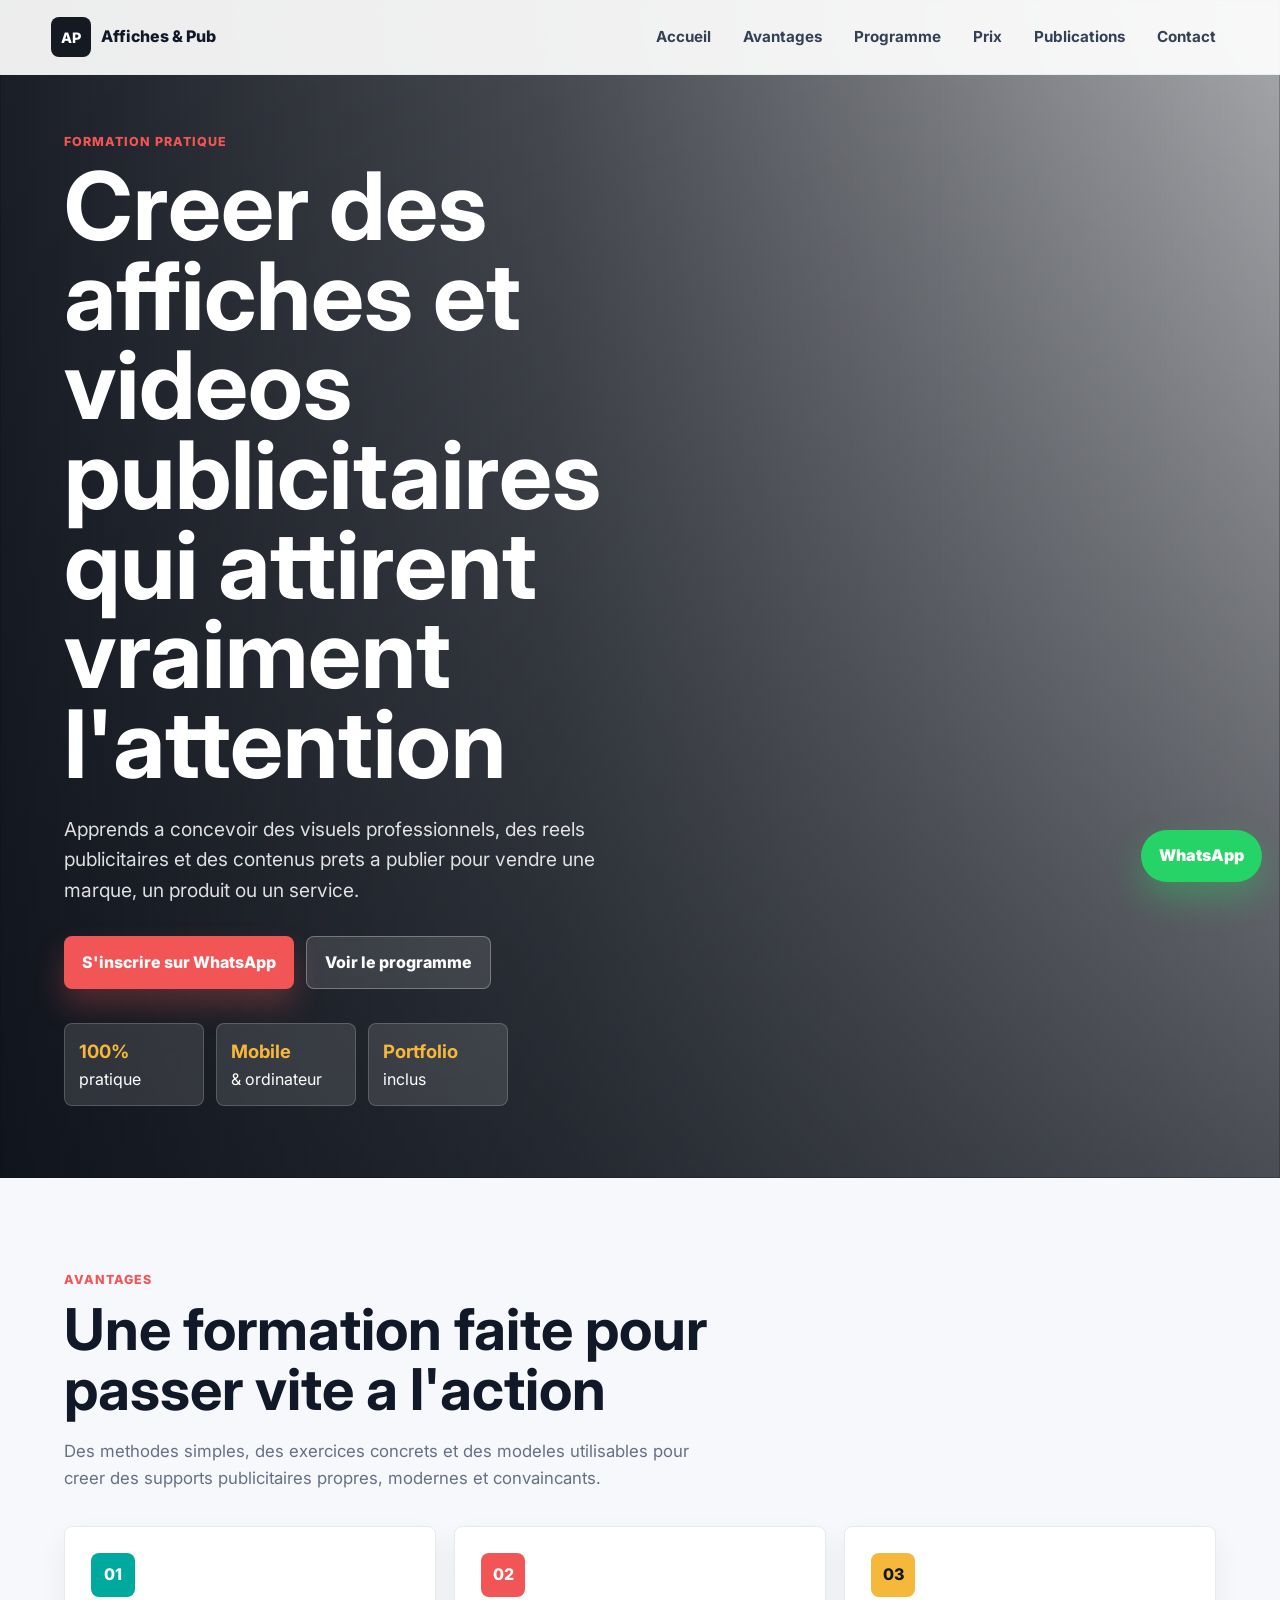
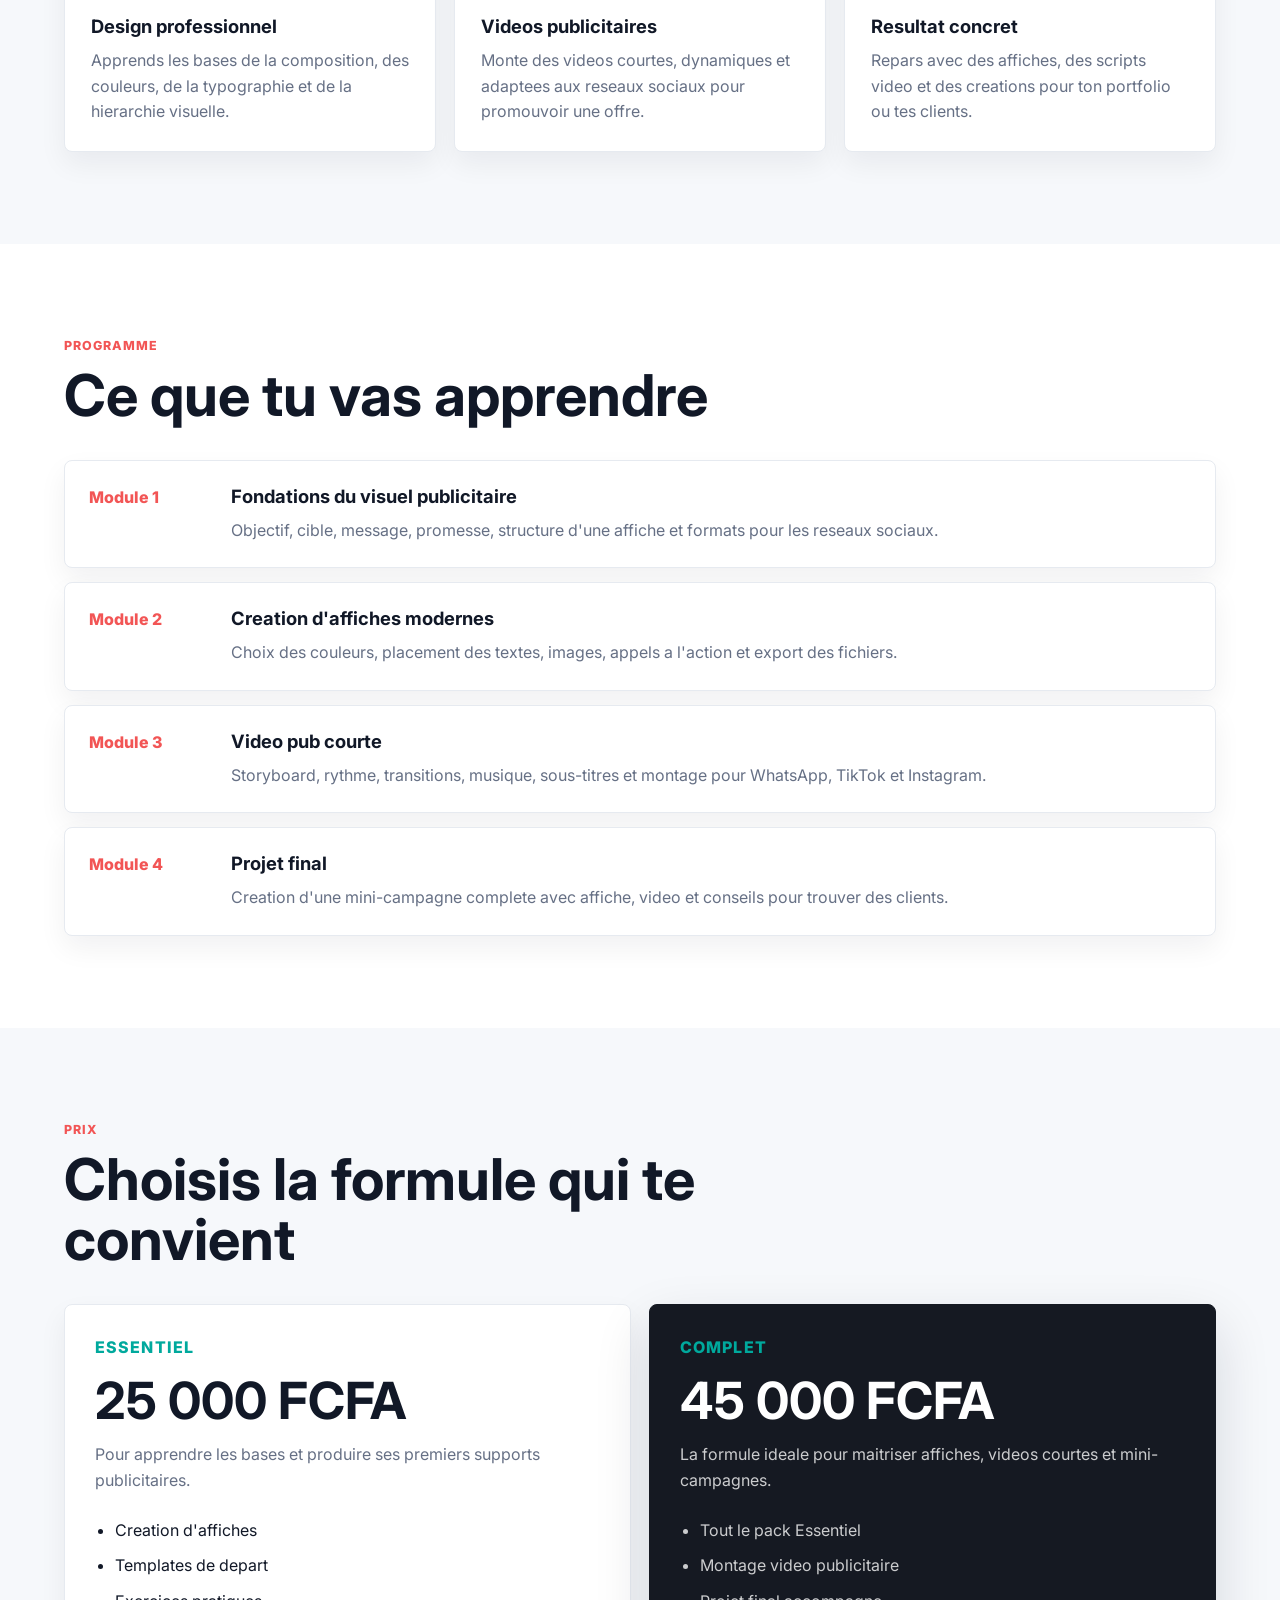
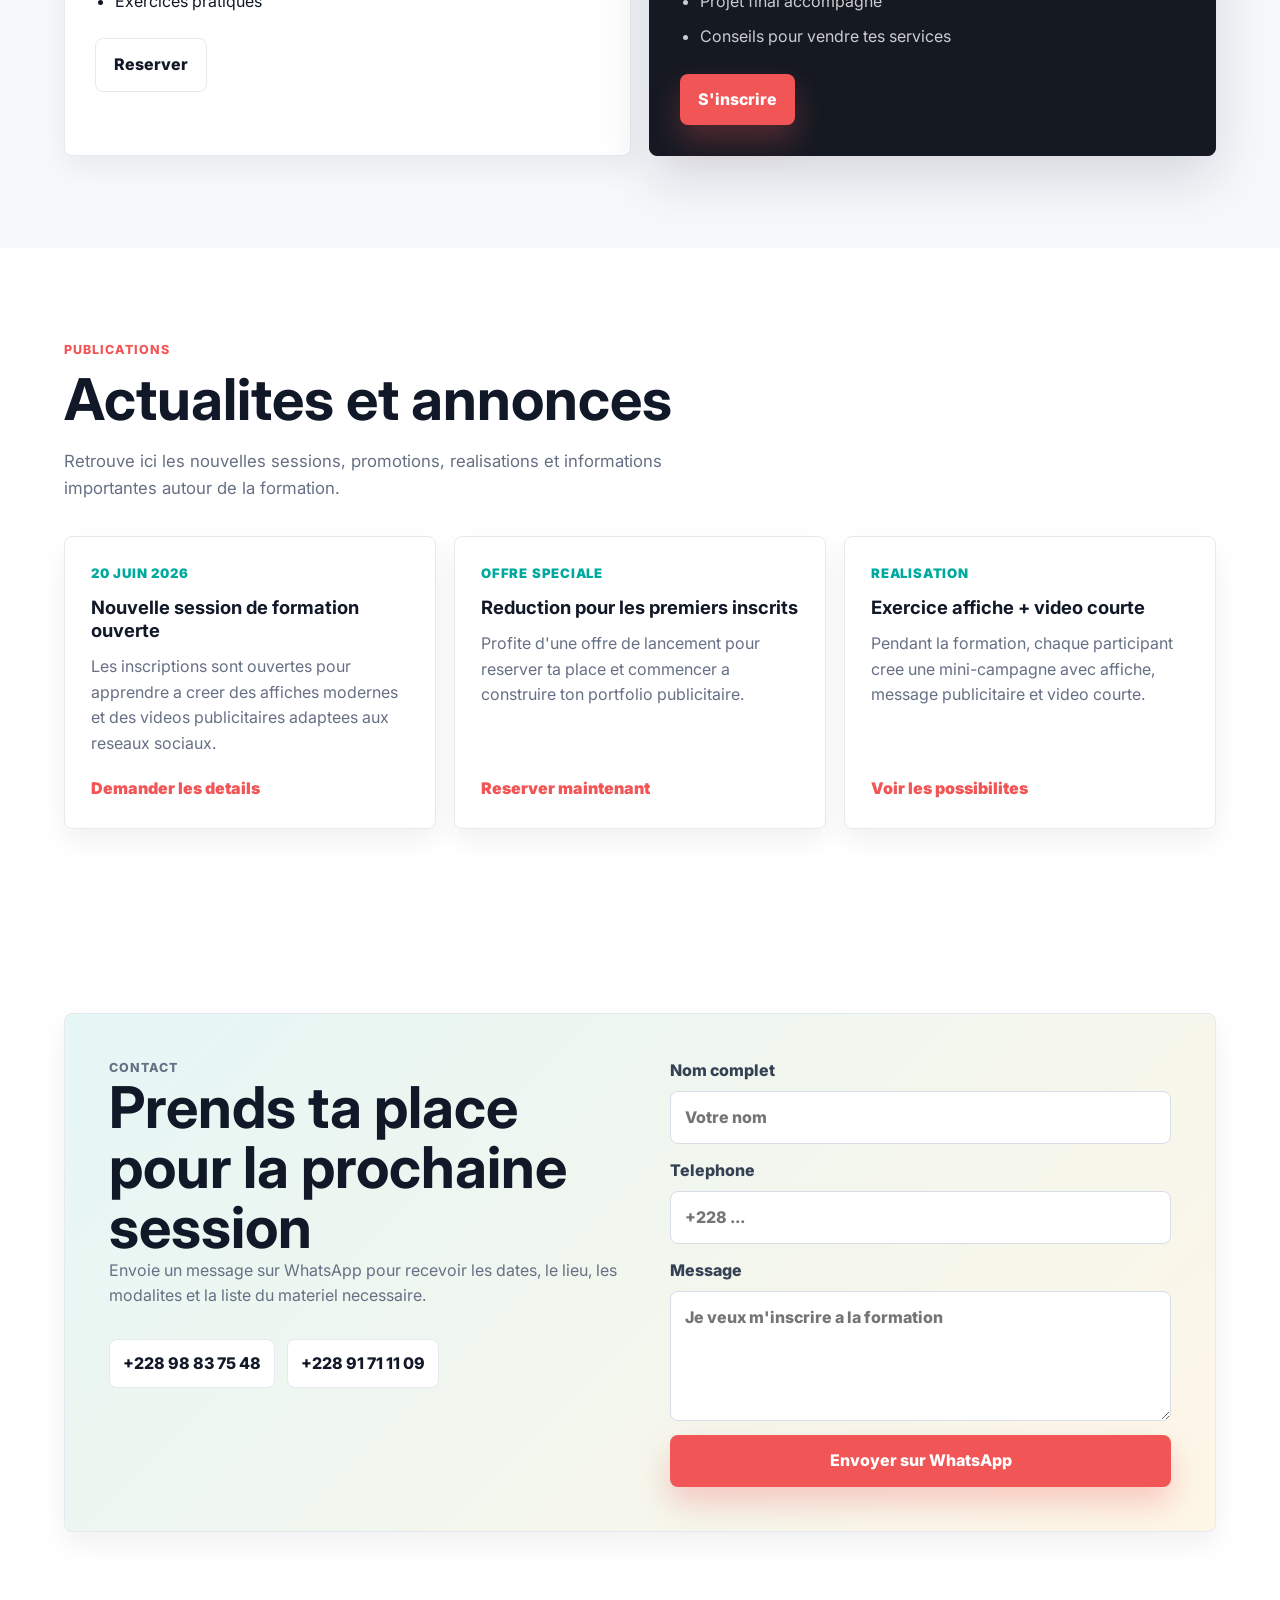
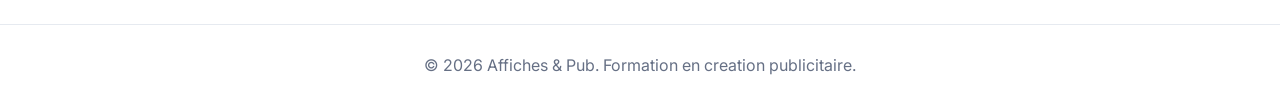
==== commit 0f8e9cb2: "Add files via upload" ====
--- a/index.html
+++ b/index.html
@@ -3,212 +3,244 @@
   <head>
     <meta charset="UTF-8" />
     <meta name="viewport" content="width=device-width, initial-scale=1.0" />
-    <title>Formation Affiches & Vidéos Publicitaires</title>
+    <title>Formation Affiches & Videos Publicitaires</title>
     <meta
       name="description"
-      content="Formation pratique pour apprendre à créer des affiches professionnelles et des vidéos publicitaires efficaces."
+      content="Formation pratique pour apprendre a creer des affiches modernes et des videos publicitaires efficaces."
+    />
+    <link rel="preconnect" href="https://fonts.googleapis.com" />
+    <link rel="preconnect" href="https://fonts.gstatic.com" crossorigin />
+    <link
+      href="https://fonts.googleapis.com/css2?family=Inter:wght@400;500;600;700;800&display=swap"
+      rel="stylesheet"
     />
     <link rel="stylesheet" href="styles.css" />
   </head>
   <body>
-    <header class="site-header" data-header>
-      <a class="brand" href="#accueil" aria-label="Retour à l'accueil">
-        <span class="brand-mark">AF</span>
-        <span>
-          <strong>AdForma</strong>
-          <small>Affiches & vidéos</small>
-        </span>
+    <header class="site-header">
+      <a class="brand" href="#accueil" aria-label="Retour a l'accueil">
+        <span class="brand-mark">AP</span>
+        <span>Affiches & Pub</span>
       </a>
 
-      <button class="menu-toggle" type="button" aria-label="Ouvrir le menu" aria-expanded="false" data-menu-toggle>
+      <button class="menu-toggle" type="button" aria-label="Ouvrir le menu" aria-expanded="false">
         <span></span>
         <span></span>
         <span></span>
       </button>
 
-      <nav class="site-nav" data-nav>
+      <nav class="main-nav" aria-label="Navigation principale">
         <a href="#accueil">Accueil</a>
         <a href="#avantages">Avantages</a>
         <a href="#programme">Programme</a>
         <a href="#prix">Prix</a>
+        <a href="#publications">Publications</a>
         <a href="#contact">Contact</a>
       </nav>
     </header>
 
     <main>
-      <section id="accueil" class="hero section">
+      <section class="hero section" id="accueil">
+        <div class="hero-media" aria-hidden="true">
+          <img src="assets/formation-publicite-hero.png" alt="" />
+        </div>
         <div class="hero-overlay"></div>
         <div class="hero-content">
-          <p class="eyebrow">Formation intensive et pratique</p>
-          <h1>Apprends à créer des affiches et vidéos publicitaires qui vendent.</h1>
-          <p class="hero-lead">
-            Maîtrise les bases du design, du message publicitaire et du montage court pour créer des contenus
-            professionnels, même avec ton téléphone.
+          <p class="eyebrow">Formation pratique</p>
+          <h1>Creer des affiches et videos publicitaires qui attirent vraiment l'attention</h1>
+          <p class="hero-text">
+            Apprends a concevoir des visuels professionnels, des reels publicitaires et des contenus
+            prets a publier pour vendre une marque, un produit ou un service.
           </p>
           <div class="hero-actions">
-            <a class="btn btn-primary" href="https://wa.me/22898837548?text=Bonjour%2C%20je%20veux%20m%27inscrire%20a%20la%20formation%20affiches%20et%20videos%20publicitaires." target="_blank" rel="noopener">
+            <a class="btn btn-primary" href="https://wa.me/22898837548" target="_blank" rel="noopener">
               S'inscrire sur WhatsApp
             </a>
-            <a class="btn btn-ghost" href="#programme">Voir le programme</a>
+            <a class="btn btn-secondary" href="#programme">Voir le programme</a>
           </div>
           <div class="hero-stats" aria-label="Points forts de la formation">
             <span><strong>100%</strong> pratique</span>
-            <span><strong>2</strong> compétences clés</span>
-            <span><strong>Mobile</strong> friendly</span>
+            <span><strong>Mobile</strong> & ordinateur</span>
+            <span><strong>Portfolio</strong> inclus</span>
           </div>
         </div>
       </section>
 
-      <section id="avantages" class="section advantages">
-        <div class="section-inner">
-          <div class="section-heading">
-            <p class="eyebrow">Avantages</p>
-            <h2>Une formation pensée pour passer vite de l'idée au visuel.</h2>
+      <section class="section advantages" id="avantages">
+        <div class="section-heading">
+          <p class="eyebrow">Avantages</p>
+          <h2>Une formation faite pour passer vite a l'action</h2>
+          <p>
+            Des methodes simples, des exercices concrets et des modeles utilisables pour creer des
+            supports publicitaires propres, modernes et convaincants.
+          </p>
+        </div>
+
+        <div class="cards three-cols">
+          <article class="card">
+            <span class="card-icon">01</span>
+            <h3>Design professionnel</h3>
+            <p>Apprends les bases de la composition, des couleurs, de la typographie et de la hierarchie visuelle.</p>
+          </article>
+          <article class="card">
+            <span class="card-icon">02</span>
+            <h3>Videos publicitaires</h3>
+            <p>Monte des videos courtes, dynamiques et adaptees aux reseaux sociaux pour promouvoir une offre.</p>
+          </article>
+          <article class="card">
+            <span class="card-icon">03</span>
+            <h3>Resultat concret</h3>
+            <p>Repars avec des affiches, des scripts video et des creations pour ton portfolio ou tes clients.</p>
+          </article>
+        </div>
+      </section>
+
+      <section class="section program" id="programme">
+        <div class="section-heading">
+          <p class="eyebrow">Programme</p>
+          <h2>Ce que tu vas apprendre</h2>
+        </div>
+
+        <div class="program-list">
+          <article class="program-item">
+            <span>Module 1</span>
+            <div>
+              <h3>Fondations du visuel publicitaire</h3>
+              <p>Objectif, cible, message, promesse, structure d'une affiche et formats pour les reseaux sociaux.</p>
+            </div>
+          </article>
+          <article class="program-item">
+            <span>Module 2</span>
+            <div>
+              <h3>Creation d'affiches modernes</h3>
+              <p>Choix des couleurs, placement des textes, images, appels a l'action et export des fichiers.</p>
+            </div>
+          </article>
+          <article class="program-item">
+            <span>Module 3</span>
+            <div>
+              <h3>Video pub courte</h3>
+              <p>Storyboard, rythme, transitions, musique, sous-titres et montage pour WhatsApp, TikTok et Instagram.</p>
+            </div>
+          </article>
+          <article class="program-item">
+            <span>Module 4</span>
+            <div>
+              <h3>Projet final</h3>
+              <p>Creation d'une mini-campagne complete avec affiche, video et conseils pour trouver des clients.</p>
+            </div>
+          </article>
+        </div>
+      </section>
+
+      <section class="section pricing" id="prix">
+        <div class="section-heading">
+          <p class="eyebrow">Prix</p>
+          <h2>Choisis la formule qui te convient</h2>
+        </div>
+
+        <div class="price-grid">
+          <article class="price-card">
+            <p class="plan">Essentiel</p>
+            <h3>25 000 FCFA</h3>
+            <p>Pour apprendre les bases et produire ses premiers supports publicitaires.</p>
+            <ul>
+              <li>Creation d'affiches</li>
+              <li>Templates de depart</li>
+              <li>Exercices pratiques</li>
+            </ul>
+            <a class="btn btn-secondary" href="https://wa.me/22898837548" target="_blank" rel="noopener">
+              Reserver
+            </a>
+          </article>
+
+          <article class="price-card featured">
+            <p class="plan">Complet</p>
+            <h3>45 000 FCFA</h3>
+            <p>La formule ideale pour maitriser affiches, videos courtes et mini-campagnes.</p>
+            <ul>
+              <li>Tout le pack Essentiel</li>
+              <li>Montage video publicitaire</li>
+              <li>Projet final accompagne</li>
+              <li>Conseils pour vendre tes services</li>
+            </ul>
+            <a class="btn btn-primary" href="https://wa.me/22898837548" target="_blank" rel="noopener">
+              S'inscrire
+            </a>
+          </article>
+        </div>
+      </section>
+
+      <section class="section publications" id="publications">
+        <div class="section-heading">
+          <p class="eyebrow">Publications</p>
+          <h2>Actualites et annonces</h2>
+          <p>
+            Retrouve ici les nouvelles sessions, promotions, realisations et informations importantes
+            autour de la formation.
+          </p>
+        </div>
+
+        <div class="posts-grid">
+          <article class="post-card">
+            <p class="post-date">20 juin 2026</p>
+            <h3>Nouvelle session de formation ouverte</h3>
+            <p>
+              Les inscriptions sont ouvertes pour apprendre a creer des affiches modernes et des
+              videos publicitaires adaptees aux reseaux sociaux.
+            </p>
+            <a href="https://wa.me/22898837548" target="_blank" rel="noopener">Demander les details</a>
+          </article>
+
+          <article class="post-card">
+            <p class="post-date">Offre speciale</p>
+            <h3>Reduction pour les premiers inscrits</h3>
+            <p>
+              Profite d'une offre de lancement pour reserver ta place et commencer a construire ton
+              portfolio publicitaire.
+            </p>
+            <a href="https://wa.me/22898837548" target="_blank" rel="noopener">Reserver maintenant</a>
+          </article>
+
+          <article class="post-card">
+            <p class="post-date">Realisation</p>
+            <h3>Exercice affiche + video courte</h3>
+            <p>
+              Pendant la formation, chaque participant cree une mini-campagne avec affiche,
+              message publicitaire et video courte.
+            </p>
+            <a href="https://wa.me/22891711109" target="_blank" rel="noopener">Voir les possibilites</a>
+          </article>
+        </div>
+      </section>
+
+      <section class="section contact" id="contact">
+        <div class="contact-panel">
+          <div>
+            <p class="eyebrow">Contact</p>
+            <h2>Prends ta place pour la prochaine session</h2>
+            <p>
+              Envoie un message sur WhatsApp pour recevoir les dates, le lieu, les modalites et la
+              liste du materiel necessaire.
+            </p>
+            <div class="contact-links">
+              <a href="https://wa.me/22898837548" target="_blank" rel="noopener">+228 98 83 75 48</a>
+              <a href="https://wa.me/22891711109" target="_blank" rel="noopener">+228 91 71 11 09</a>
+            </div>
           </div>
 
-          <div class="advantage-grid">
-            <article class="advantage-card">
-              <span class="card-number">01</span>
-              <h3>Affiches prêtes à publier</h3>
-              <p>Tu apprends à composer des visuels clairs pour promotions, événements, menus, services et offres.</p>
-            </article>
-            <article class="advantage-card">
-              <span class="card-number">02</span>
-              <h3>Videos courtes efficaces</h3>
-              <p>Tu construis des clips publicitaires avec rythme, texte, musique, transitions et appel à l'action.</p>
-            </article>
-            <article class="advantage-card">
-              <span class="card-number">03</span>
-              <h3>Methode simple</h3>
-              <p>Chaque module avance par exemples, exercices et corrections pour progresser sans jargon inutile.</p>
-            </article>
-            <article class="advantage-card">
-              <span class="card-number">04</span>
-              <h3>Adaptable à ton activité</h3>
-              <p>Entrepreneur, créateur, community manager ou débutant : tu repars avec des modèles réutilisables.</p>
-            </article>
-          </div>
-        </div>
-      </section>
-
-      <section id="programme" class="section program">
-        <div class="section-inner program-layout">
-          <div class="section-heading sticky-heading">
-            <p class="eyebrow">Programme</p>
-            <h2>Des bases solides, puis des créations complètes.</h2>
-            <p>
-              Le parcours est organisé pour apprendre à regarder une publicité, structurer une idée, puis produire des
-              contenus cohérents pour les réseaux sociaux.
-            </p>
-          </div>
-
-          <div class="timeline">
-            <article class="timeline-item">
-              <span>Module 1</span>
-              <h3>Fondations du design publicitaire</h3>
-              <p>Couleurs, typographies, hiérarchie visuelle, formats réseaux sociaux et composition.</p>
-            </article>
-            <article class="timeline-item">
-              <span>Module 2</span>
-              <h3>Création d'affiches professionnelles</h3>
-              <p>Brief, choix du message, mise en page, retouche rapide, export et contrôle qualité.</p>
-            </article>
-            <article class="timeline-item">
-              <span>Module 3</span>
-              <h3>Scripts et scènes pour vidéos courtes</h3>
-              <p>Accroche, séquence, storyboard simple, voix off, textes animés et format vertical.</p>
-            </article>
-            <article class="timeline-item">
-              <span>Module 4</span>
-              <h3>Montage publicitaire</h3>
-              <p>Découpage, transitions, effets utiles, musique, sous-titres et appel à l'action final.</p>
-            </article>
-            <article class="timeline-item">
-              <span>Module 5</span>
-              <h3>Projet final et portfolio</h3>
-              <p>Création d'une affiche et d'une vidéo pour ton activité, avec conseils d'amélioration.</p>
-            </article>
-          </div>
-        </div>
-      </section>
-
-      <section id="prix" class="section pricing">
-        <div class="section-inner pricing-layout">
-          <div class="section-heading">
-            <p class="eyebrow">Prix</p>
-            <h2>Un investissement accessible pour produire tes propres publicités.</h2>
-            <p>Choisis la formule qui correspond à ton niveau d'accompagnement.</p>
-          </div>
-
-          <div class="price-grid">
-            <article class="price-card">
-              <p class="plan">Essentiel</p>
-              <h3>25 000 FCFA</h3>
-              <ul>
-                <li>Accès aux modules principaux</li>
-                <li>Exercices pratiques</li>
-                <li>Modèles d'affiches</li>
-              </ul>
-              <a class="btn btn-secondary" href="https://wa.me/22898837548?text=Bonjour%2C%20je%20veux%20la%20formule%20Essentiel%20de%20la%20formation." target="_blank" rel="noopener">Choisir Essentiel</a>
-            </article>
-
-            <article class="price-card featured">
-              <p class="badge">Populaire</p>
-              <p class="plan">Pro</p>
-              <h3>45 000 FCFA</h3>
-              <ul>
-                <li>Accès complet affiches et vidéos</li>
-                <li>Corrections personnalisées</li>
-                <li>Projet final accompagné</li>
-                <li>Pack de ressources bonus</li>
-              </ul>
-              <a class="btn btn-primary" href="https://wa.me/22898837548?text=Bonjour%2C%20je%20veux%20la%20formule%20Pro%20de%20la%20formation." target="_blank" rel="noopener">Choisir Pro</a>
-            </article>
-
-            <article class="price-card">
-              <p class="plan">Business</p>
-              <h3>Sur mesure</h3>
-              <ul>
-                <li>Formation pour équipe</li>
-                <li>Cas pratiques de votre marque</li>
-                <li>Suivi après formation</li>
-              </ul>
-              <a class="btn btn-secondary" href="https://wa.me/22898837548?text=Bonjour%2C%20je%20veux%20une%20formule%20Business%20sur%20mesure." target="_blank" rel="noopener">Demander un devis</a>
-            </article>
-          </div>
-        </div>
-      </section>
-
-      <section id="contact" class="section contact">
-        <div class="section-inner contact-layout">
-          <div class="contact-panel">
-            <p class="eyebrow">Contact</p>
-            <h2>Réserve ta place ou pose une question.</h2>
-            <p>
-              Écris directement sur WhatsApp au +228 98 83 75 48 / 91 71 11 09. Tu peux aussi préparer ton message ici.
-            </p>
-            <div class="contact-actions">
-              <a class="contact-link" href="https://wa.me/22898837548?text=Bonjour%2C%20je%20veux%20des%20informations%20sur%20la%20formation." target="_blank" rel="noopener">
-                +228 98 83 75 48
-              </a>
-              <a class="contact-link" href="https://wa.me/22891711109?text=Bonjour%2C%20je%20veux%20des%20informations%20sur%20la%20formation." target="_blank" rel="noopener">
-                +228 91 71 11 09
-              </a>
-            </div>
-          </div>
-
-          <form class="contact-form" data-contact-form>
+          <form class="contact-form">
             <label>
-              Nom
+              Nom complet
               <input type="text" name="name" placeholder="Votre nom" required />
             </label>
             <label>
               Telephone
-              <input type="tel" name="phone" placeholder="+228..." required />
+              <input type="tel" name="phone" placeholder="+228 ..." required />
             </label>
             <label>
               Message
-              <textarea name="message" rows="5" placeholder="Je veux m'inscrire à la formation..." required></textarea>
+              <textarea name="message" rows="4" placeholder="Je veux m'inscrire a la formation"></textarea>
             </label>
             <button class="btn btn-primary" type="submit">Envoyer sur WhatsApp</button>
           </form>
@@ -216,19 +248,12 @@
       </section>
     </main>
 
-    <a
-      class="floating-whatsapp"
-      href="https://wa.me/22898837548?text=Bonjour%2C%20je%20veux%20m%27inscrire%20a%20la%20formation%20affiches%20et%20videos%20publicitaires."
-      target="_blank"
-      rel="noopener"
-      aria-label="Contacter sur WhatsApp"
-    >
-      <span>WhatsApp</span>
-      <strong>+228 98 83 75 48 / 91 71 11 09</strong>
+    <a class="whatsapp-float" href="https://wa.me/22898837548" target="_blank" rel="noopener" aria-label="Contacter sur WhatsApp">
+      WhatsApp
     </a>
 
     <footer class="site-footer">
-      <p>Formation Affiches & Vidéos Publicitaires. Créez mieux, publiez plus vite.</p>
+      <p>&copy; 2026 Affiches & Pub. Formation en creation publicitaire.</p>
     </footer>
 
     <script src="script.js"></script>
--- a/styles.css
+++ b/styles.css
@@ -1,17 +1,14 @@
 :root {
-  --ink: #141414;
-  --muted: #64666b;
-  --line: #e7e8eb;
+  --ink: #111827;
+  --muted: #667085;
   --paper: #ffffff;
-  --soft: #f6f7f9;
-  --cyan: #00a7c8;
-  --coral: #ff684f;
-  --amber: #f7b733;
-  --green: #16a865;
-  --charcoal: #202124;
-  --shadow: 0 24px 70px rgba(20, 20, 20, 0.14);
-  --radius: 8px;
-  --header-height: 76px;
+  --soft: #f6f8fb;
+  --line: #e6eaf0;
+  --coral: #f25555;
+  --teal: #00a99d;
+  --gold: #f5b83b;
+  --charcoal: #151922;
+  --shadow: 0 22px 55px rgba(17, 24, 39, 0.14);
 }
 
 * {
@@ -26,12 +23,13 @@
   margin: 0;
   color: var(--ink);
   background: var(--paper);
-  font-family: Inter, ui-sans-serif, system-ui, -apple-system, BlinkMacSystemFont, "Segoe UI", sans-serif;
+  font-family: "Inter", Arial, sans-serif;
   line-height: 1.6;
 }
 
-body.menu-open {
-  overflow: hidden;
+img {
+  display: block;
+  max-width: 100%;
 }
 
 a {
@@ -39,177 +37,123 @@
   text-decoration: none;
 }
 
-img {
-  display: block;
-  max-width: 100%;
-}
-
 .site-header {
   position: fixed;
-  inset: 0 0 auto 0;
-  z-index: 30;
-  min-height: var(--header-height);
+  top: 0;
+  left: 0;
+  right: 0;
+  z-index: 50;
   display: flex;
   align-items: center;
   justify-content: space-between;
   gap: 24px;
-  padding: 16px clamp(18px, 4vw, 56px);
-  color: #ffffff;
-  background: linear-gradient(180deg, rgba(20, 20, 20, 0.78), rgba(20, 20, 20, 0.22));
-  transition: background 180ms ease, color 180ms ease, box-shadow 180ms ease;
-}
-
-.site-header.is-scrolled,
-.site-header.menu-active {
-  color: var(--ink);
-  background: rgba(255, 255, 255, 0.96);
-  box-shadow: 0 12px 35px rgba(20, 20, 20, 0.08);
+  padding: 16px clamp(18px, 4vw, 64px);
+  background: rgba(255, 255, 255, 0.92);
+  border-bottom: 1px solid rgba(230, 234, 240, 0.85);
   backdrop-filter: blur(16px);
 }
 
 .brand {
   display: inline-flex;
   align-items: center;
-  gap: 12px;
-  min-width: 0;
+  gap: 10px;
+  font-weight: 800;
+  letter-spacing: 0;
 }
 
 .brand-mark {
   display: grid;
   place-items: center;
+  width: 40px;
+  height: 40px;
+  color: #fff;
+  background: var(--charcoal);
+  border-radius: 8px;
+  font-size: 0.9rem;
+}
+
+.main-nav {
+  display: flex;
+  align-items: center;
+  gap: 6px;
+}
+
+.main-nav a {
+  padding: 9px 13px;
+  color: #344054;
+  border-radius: 8px;
+  font-size: 0.95rem;
+  font-weight: 700;
+}
+
+.main-nav a:hover {
+  color: var(--ink);
+  background: #f1f4f8;
+}
+
+.menu-toggle {
+  display: none;
   width: 42px;
   height: 42px;
-  border-radius: var(--radius);
-  color: #111111;
-  background: var(--amber);
-  font-weight: 900;
-}
-
-.brand strong,
-.brand small {
-  display: block;
-  line-height: 1.1;
-}
-
-.brand small {
-  margin-top: 3px;
-  color: currentColor;
-  opacity: 0.72;
-  font-size: 0.78rem;
-}
-
-.site-nav {
-  display: flex;
-  align-items: center;
-  gap: 4px;
-}
-
-.site-nav a {
-  position: relative;
-  padding: 10px 13px;
-  border-radius: var(--radius);
-  color: currentColor;
-  font-size: 0.95rem;
-  font-weight: 700;
-}
-
-.site-nav a::after {
-  content: "";
-  position: absolute;
-  left: 13px;
-  right: 13px;
-  bottom: 6px;
-  height: 2px;
-  border-radius: 999px;
-  background: var(--coral);
-  transform: scaleX(0);
-  transform-origin: left;
-  transition: transform 180ms ease;
-}
-
-.site-nav a:hover::after,
-.site-nav a.is-active::after {
-  transform: scaleX(1);
-}
-
-.menu-toggle {
-  display: none;
-  width: 44px;
-  height: 44px;
-  border: 1px solid currentColor;
-  border-radius: var(--radius);
-  color: currentColor;
-  background: transparent;
-  cursor: pointer;
+  padding: 10px;
+  background: var(--charcoal);
+  border: 0;
+  border-radius: 8px;
 }
 
 .menu-toggle span {
   display: block;
-  width: 20px;
   height: 2px;
-  margin: 5px auto;
-  border-radius: 999px;
-  background: currentColor;
-  transition: transform 180ms ease, opacity 180ms ease;
+  margin: 5px 0;
+  background: #fff;
 }
 
 .section {
-  scroll-margin-top: var(--header-height);
-}
-
-.section-inner {
-  width: min(1120px, calc(100% - 36px));
-  margin: 0 auto;
+  padding: 92px clamp(18px, 5vw, 72px);
 }
 
 .hero {
   position: relative;
-  min-height: 84svh;
+  min-height: 94vh;
   display: grid;
   align-items: center;
   overflow: hidden;
-  color: #ffffff;
-  background:
-    linear-gradient(90deg, rgba(10, 10, 10, 0.88) 0%, rgba(10, 10, 10, 0.62) 44%, rgba(10, 10, 10, 0.14) 100%),
-    url("assets/formation-creative-hero.png") center / cover no-repeat;
-}
-
-.hero::after {
-  content: "";
-  position: absolute;
-  inset: auto 0 0 0;
-  height: 8px;
-  background: linear-gradient(90deg, var(--cyan), var(--coral), var(--amber), var(--green));
-}
-
+  color: #fff;
+  padding-top: 132px;
+  padding-bottom: 72px;
+}
+
+.hero-media,
 .hero-overlay {
   position: absolute;
   inset: 0;
+}
+
+.hero-media img {
+  width: 100%;
+  height: 100%;
+  object-fit: cover;
+}
+
+.hero-overlay {
   background:
-    linear-gradient(180deg, rgba(0, 0, 0, 0.22), rgba(0, 0, 0, 0.08) 35%, rgba(0, 0, 0, 0.42)),
-    radial-gradient(circle at 82% 18%, rgba(255, 104, 79, 0.28), transparent 34%);
-  pointer-events: none;
+    linear-gradient(90deg, rgba(9, 13, 22, 0.92) 0%, rgba(9, 13, 22, 0.72) 43%, rgba(9, 13, 22, 0.3) 100%),
+    linear-gradient(180deg, rgba(9, 13, 22, 0.08), rgba(9, 13, 22, 0.62));
 }
 
 .hero-content {
   position: relative;
-  z-index: 2;
-  width: min(760px, calc(100% - 36px));
-  margin-left: clamp(18px, 6vw, 74px);
-  padding-top: var(--header-height);
+  z-index: 1;
+  width: min(680px, 100%);
 }
 
 .eyebrow {
-  margin: 0 0 14px;
+  margin: 0 0 10px;
   color: var(--coral);
   font-size: 0.78rem;
-  font-weight: 900;
-  letter-spacing: 0;
+  font-weight: 800;
+  letter-spacing: 0.08em;
   text-transform: uppercase;
-}
-
-.hero .eyebrow {
-  color: var(--amber);
 }
 
 h1,
@@ -219,53 +163,56 @@
   overflow-wrap: anywhere;
 }
 
-h1,
-h2,
+h1 {
+  margin: 0;
+  max-width: 12ch;
+  font-size: clamp(2.4rem, 8vw, 5.9rem);
+  line-height: 0.95;
+  letter-spacing: 0;
+}
+
+h2 {
+  margin: 0;
+  font-size: clamp(2rem, 4.5vw, 3.8rem);
+  line-height: 1.04;
+  letter-spacing: 0;
+}
+
 h3 {
-  margin: 0;
-  line-height: 1.05;
-}
-
-h1 {
-  max-width: 760px;
-  font-size: clamp(2.35rem, 6vw, 5.4rem);
-}
-
-h2 {
-  font-size: clamp(2rem, 4vw, 3.4rem);
-}
-
-h3 {
-  font-size: clamp(1.18rem, 2vw, 1.45rem);
-}
-
-.hero-lead {
-  max-width: 640px;
+  margin: 0 0 10px;
+  font-size: 1.15rem;
+  line-height: 1.25;
+}
+
+.hero-text {
+  width: min(600px, 100%);
   margin: 24px 0 0;
   color: rgba(255, 255, 255, 0.86);
-  font-size: clamp(1.02rem, 2vw, 1.3rem);
+  font-size: clamp(1rem, 2.1vw, 1.2rem);
 }
 
 .hero-actions,
-.contact-actions {
+.contact-links {
   display: flex;
   flex-wrap: wrap;
   gap: 12px;
-  margin-top: 32px;
+  margin-top: 30px;
 }
 
 .btn {
   display: inline-flex;
+  min-height: 48px;
   align-items: center;
   justify-content: center;
-  min-height: 50px;
+  gap: 8px;
   padding: 13px 18px;
-  border: 1px solid transparent;
-  border-radius: var(--radius);
-  font-weight: 850;
+  border: 0;
+  border-radius: 8px;
+  cursor: pointer;
+  font: inherit;
+  font-weight: 800;
   text-align: center;
-  cursor: pointer;
-  transition: transform 180ms ease, box-shadow 180ms ease, background 180ms ease;
+  transition: transform 0.2s ease, box-shadow 0.2s ease, background 0.2s ease;
 }
 
 .btn:hover {
@@ -273,25 +220,21 @@
 }
 
 .btn-primary {
-  color: #111111;
-  background: var(--amber);
-  box-shadow: 0 18px 35px rgba(247, 183, 51, 0.24);
-}
-
-.btn-primary:hover {
-  background: #ffca57;
-}
-
-.btn-ghost {
-  color: #ffffff;
-  border-color: rgba(255, 255, 255, 0.55);
-  background: rgba(255, 255, 255, 0.08);
-  backdrop-filter: blur(12px);
+  color: #fff;
+  background: var(--coral);
+  box-shadow: 0 16px 30px rgba(242, 85, 85, 0.28);
 }
 
 .btn-secondary {
-  color: #ffffff;
-  background: var(--charcoal);
+  color: var(--ink);
+  background: #fff;
+  border: 1px solid var(--line);
+}
+
+.hero .btn-secondary {
+  color: #fff;
+  background: rgba(255, 255, 255, 0.12);
+  border-color: rgba(255, 255, 255, 0.3);
 }
 
 .hero-stats {
@@ -302,502 +245,365 @@
 }
 
 .hero-stats span {
-  min-width: 132px;
-  padding: 14px 16px;
-  border: 1px solid rgba(255, 255, 255, 0.2);
-  border-radius: var(--radius);
-  color: rgba(255, 255, 255, 0.82);
-  background: rgba(255, 255, 255, 0.09);
-  backdrop-filter: blur(12px);
+  min-width: 140px;
+  padding: 13px 14px;
+  background: rgba(255, 255, 255, 0.12);
+  border: 1px solid rgba(255, 255, 255, 0.18);
+  border-radius: 8px;
+  backdrop-filter: blur(14px);
 }
 
 .hero-stats strong {
   display: block;
-  color: #ffffff;
-  font-size: 1.05rem;
-}
-
-.advantages,
-.pricing {
-  padding: 96px 0;
-  background: var(--paper);
+  color: var(--gold);
+  font-size: 1.15rem;
 }
 
 .section-heading {
-  max-width: 760px;
+  width: min(800px, 100%);
+  margin-bottom: 34px;
 }
 
 .section-heading p:not(.eyebrow) {
+  width: min(640px, 100%);
   margin: 18px 0 0;
   color: var(--muted);
   font-size: 1.05rem;
 }
 
-.advantage-grid {
-  display: grid;
-  grid-template-columns: repeat(4, minmax(0, 1fr));
+.advantages,
+.pricing {
+  background: var(--soft);
+}
+
+.cards,
+.price-grid,
+.posts-grid {
+  display: grid;
   gap: 18px;
-  margin-top: 44px;
-}
-
-.advantage-card,
+}
+
+.three-cols {
+  grid-template-columns: repeat(3, minmax(0, 1fr));
+}
+
+.card,
 .price-card,
-.contact-panel,
-.contact-form,
-.timeline-item {
+.post-card,
+.program-item,
+.contact-panel {
+  background: var(--paper);
   border: 1px solid var(--line);
-  border-radius: var(--radius);
-  background: #ffffff;
-}
-
-.advantage-card {
-  position: relative;
-  min-height: 250px;
+  border-radius: 8px;
+  box-shadow: 0 12px 28px rgba(17, 24, 39, 0.06);
+}
+
+.card {
+  padding: 26px;
+}
+
+.card-icon {
+  display: inline-grid;
+  place-items: center;
+  width: 44px;
+  height: 44px;
+  margin-bottom: 18px;
+  color: #fff;
+  background: var(--teal);
+  border-radius: 8px;
+  font-weight: 800;
+}
+
+.card:nth-child(2) .card-icon {
+  background: var(--coral);
+}
+
+.card:nth-child(3) .card-icon {
+  color: var(--ink);
+  background: var(--gold);
+}
+
+.card p,
+.price-card p,
+.post-card p,
+.program-item p,
+.contact p {
+  margin: 0;
+  color: var(--muted);
+}
+
+.program-list {
+  display: grid;
+  gap: 14px;
+}
+
+.program-item {
+  display: grid;
+  grid-template-columns: 120px 1fr;
+  gap: 22px;
   padding: 24px;
-  overflow: hidden;
-  box-shadow: 0 14px 45px rgba(20, 20, 20, 0.06);
-}
-
-.advantage-card::before {
-  content: "";
-  position: absolute;
-  inset: 0 0 auto 0;
-  height: 5px;
-  background: var(--cyan);
-}
-
-.advantage-card:nth-child(2)::before {
-  background: var(--coral);
-}
-
-.advantage-card:nth-child(3)::before {
-  background: var(--amber);
-}
-
-.advantage-card:nth-child(4)::before {
-  background: var(--green);
-}
-
-.card-number {
-  display: inline-flex;
-  margin-bottom: 48px;
-  color: var(--muted);
+}
+
+.program-item > span {
+  color: var(--coral);
+  font-weight: 800;
+}
+
+.price-grid {
+  grid-template-columns: repeat(2, minmax(0, 1fr));
+  align-items: stretch;
+}
+
+.price-card {
+  padding: 30px;
+}
+
+.price-card.featured {
+  color: #fff;
+  background: var(--charcoal);
+  border-color: var(--charcoal);
+  box-shadow: var(--shadow);
+}
+
+.price-card.featured p,
+.price-card.featured li {
+  color: rgba(255, 255, 255, 0.78);
+}
+
+.plan {
+  color: var(--teal) !important;
+  font-weight: 800;
+  text-transform: uppercase;
+  letter-spacing: 0.07em;
+}
+
+.price-card h3 {
+  margin-top: 8px;
+  font-size: clamp(2rem, 4vw, 3.2rem);
+}
+
+.price-card ul {
+  display: grid;
+  gap: 10px;
+  margin: 24px 0;
+  padding-left: 20px;
+}
+
+.publications {
+  background: #fff;
+}
+
+.posts-grid {
+  grid-template-columns: repeat(3, minmax(0, 1fr));
+}
+
+.post-card {
+  display: flex;
+  min-height: 270px;
+  flex-direction: column;
+  padding: 26px;
+}
+
+.post-date {
+  margin-bottom: 12px !important;
+  color: var(--teal) !important;
+  font-size: 0.82rem;
   font-weight: 900;
-}
-
-.advantage-card p,
-.timeline-item p,
-.price-card li,
-.contact-panel p {
-  color: var(--muted);
-}
-
-.program {
-  padding: 96px 0;
+  letter-spacing: 0.06em;
+  text-transform: uppercase;
+}
+
+.post-card h3 {
+  margin-bottom: 12px;
+}
+
+.post-card a {
+  margin-top: auto;
+  padding-top: 20px;
+  color: var(--coral);
+  font-weight: 900;
+}
+
+.contact-panel {
+  display: grid;
+  grid-template-columns: 1fr 0.95fr;
+  gap: 34px;
+  padding: clamp(24px, 4vw, 44px);
   background:
-    linear-gradient(90deg, rgba(0, 167, 200, 0.07), rgba(255, 104, 79, 0.06)),
-    var(--soft);
-}
-
-.program-layout {
-  display: grid;
-  grid-template-columns: minmax(260px, 0.9fr) minmax(0, 1.3fr);
-  gap: clamp(32px, 6vw, 76px);
-  align-items: start;
-}
-
-.sticky-heading {
-  position: sticky;
-  top: calc(var(--header-height) + 28px);
-}
-
-.timeline {
-  display: grid;
-  gap: 16px;
-}
-
-.timeline-item {
-  position: relative;
-  padding: 24px 24px 24px 70px;
-  box-shadow: 0 12px 38px rgba(20, 20, 20, 0.05);
-}
-
-.timeline-item::before {
-  content: "";
-  position: absolute;
-  left: 24px;
-  top: 28px;
-  width: 22px;
-  height: 22px;
-  border-radius: 50%;
-  background: var(--coral);
-  box-shadow: 0 0 0 8px rgba(255, 104, 79, 0.13);
-}
-
-.timeline-item:nth-child(2)::before,
-.timeline-item:nth-child(5)::before {
-  background: var(--cyan);
-  box-shadow: 0 0 0 8px rgba(0, 167, 200, 0.14);
-}
-
-.timeline-item:nth-child(3)::before {
-  background: var(--amber);
-  box-shadow: 0 0 0 8px rgba(247, 183, 51, 0.16);
-}
-
-.timeline-item:nth-child(4)::before {
-  background: var(--green);
-  box-shadow: 0 0 0 8px rgba(22, 168, 101, 0.13);
-}
-
-.timeline-item span,
-.plan,
-.badge {
-  display: inline-flex;
-  margin-bottom: 10px;
-  font-weight: 900;
-  color: var(--cyan);
-}
-
-.pricing-layout {
-  display: grid;
-  gap: 42px;
-}
-
-.price-grid {
-  display: grid;
-  grid-template-columns: repeat(3, minmax(0, 1fr));
-  gap: 18px;
-  align-items: stretch;
-}
-
-.price-card {
-  position: relative;
-  display: flex;
-  flex-direction: column;
-  min-height: 430px;
-  padding: 26px;
-}
-
-.price-card.featured {
-  color: #ffffff;
-  background:
-    linear-gradient(135deg, rgba(0, 167, 200, 0.9), rgba(32, 33, 36, 0.96) 58%, rgba(255, 104, 79, 0.88)),
-    var(--charcoal);
-  box-shadow: var(--shadow);
-  transform: translateY(-12px);
-}
-
-.price-card.featured .plan,
-.price-card.featured li,
-.price-card.featured .badge {
-  color: rgba(255, 255, 255, 0.86);
-}
-
-.price-card h3 {
-  margin-bottom: 24px;
-  font-size: clamp(2rem, 3vw, 2.8rem);
-}
-
-.price-card ul {
-  display: grid;
-  gap: 12px;
-  margin: 0 0 28px;
-  padding: 0;
-  list-style: none;
-}
-
-.price-card li {
-  position: relative;
-  padding-left: 22px;
-}
-
-.price-card li::before {
-  content: "";
-  position: absolute;
-  left: 0;
-  top: 0.68em;
-  width: 10px;
-  height: 10px;
-  border-radius: 50%;
-  background: var(--coral);
-}
-
-.price-card .btn {
-  margin-top: auto;
-}
-
-.badge {
-  position: absolute;
-  right: 18px;
-  top: 18px;
-  padding: 6px 10px;
-  border-radius: var(--radius);
-  color: #111111;
-  background: var(--amber);
-}
-
-.contact {
-  padding: 96px 0;
-  color: #ffffff;
-  background:
-    linear-gradient(135deg, rgba(20, 20, 20, 0.94), rgba(20, 20, 20, 0.82)),
-    url("assets/formation-creative-hero.png") center / cover no-repeat;
-}
-
-.contact-layout {
-  display: grid;
-  grid-template-columns: minmax(0, 0.95fr) minmax(320px, 1fr);
-  gap: 22px;
-  align-items: stretch;
-}
-
-.contact-panel,
+    linear-gradient(135deg, rgba(0, 169, 157, 0.1), rgba(245, 184, 59, 0.12)),
+    #fff;
+}
+
+.contact-links a {
+  padding: 11px 13px;
+  color: var(--ink);
+  background: #fff;
+  border: 1px solid var(--line);
+  border-radius: 8px;
+  font-weight: 800;
+}
+
 .contact-form {
-  border-color: rgba(255, 255, 255, 0.18);
-  background: rgba(255, 255, 255, 0.1);
-  box-shadow: 0 24px 70px rgba(0, 0, 0, 0.18);
-  backdrop-filter: blur(16px);
-}
-
-.contact-panel {
-  padding: clamp(26px, 4vw, 42px);
-}
-
-.contact-panel h2 {
-  max-width: 520px;
-}
-
-.contact-panel p {
-  color: rgba(255, 255, 255, 0.78);
-}
-
-.contact-link {
-  display: inline-flex;
-  align-items: center;
-  min-height: 46px;
-  padding: 12px 14px;
-  border: 1px solid rgba(255, 255, 255, 0.2);
-  border-radius: var(--radius);
-  color: #ffffff;
-  font-weight: 850;
-  background: rgba(22, 168, 101, 0.24);
-}
-
-.contact-form {
-  display: grid;
-  gap: 16px;
-  padding: clamp(22px, 4vw, 34px);
+  display: grid;
+  gap: 14px;
 }
 
 .contact-form label {
   display: grid;
   gap: 7px;
-  color: rgba(255, 255, 255, 0.9);
+  color: #344054;
   font-weight: 800;
 }
 
 .contact-form input,
 .contact-form textarea {
   width: 100%;
-  border: 1px solid rgba(255, 255, 255, 0.18);
-  border-radius: var(--radius);
-  padding: 14px 15px;
-  color: #ffffff;
-  background: rgba(255, 255, 255, 0.1);
+  padding: 13px 14px;
+  color: var(--ink);
+  background: #fff;
+  border: 1px solid #d8dee8;
+  border-radius: 8px;
   font: inherit;
-  outline: none;
-}
-
-.contact-form textarea {
   resize: vertical;
-}
-
-.contact-form input::placeholder,
-.contact-form textarea::placeholder {
-  color: rgba(255, 255, 255, 0.55);
 }
 
 .contact-form input:focus,
 .contact-form textarea:focus {
-  border-color: var(--amber);
-  box-shadow: 0 0 0 4px rgba(247, 183, 51, 0.15);
-}
-
-.floating-whatsapp {
+  outline: 3px solid rgba(0, 169, 157, 0.18);
+  border-color: var(--teal);
+}
+
+.whatsapp-float {
   position: fixed;
-  z-index: 25;
   right: 18px;
   bottom: 18px;
-  display: flex;
-  flex-direction: column;
-  gap: 2px;
-  max-width: min(320px, calc(100% - 36px));
-  padding: 13px 16px;
-  border-radius: var(--radius);
-  color: #ffffff;
-  background: var(--green);
-  box-shadow: 0 16px 40px rgba(22, 168, 101, 0.28);
-}
-
-.floating-whatsapp span {
-  font-size: 0.78rem;
+  z-index: 60;
+  display: inline-flex;
+  min-height: 52px;
+  align-items: center;
+  justify-content: center;
+  padding: 0 18px;
+  color: #fff;
+  background: #25d366;
+  border-radius: 999px;
+  box-shadow: 0 16px 34px rgba(37, 211, 102, 0.35);
   font-weight: 900;
-  text-transform: uppercase;
-}
-
-.floating-whatsapp strong {
-  font-size: 0.92rem;
-  line-height: 1.25;
 }
 
 .site-footer {
-  padding: 30px 18px 96px;
-  color: var(--muted);
+  padding: 28px 18px;
+  color: #667085;
+  background: #fff;
+  border-top: 1px solid var(--line);
   text-align: center;
-  background: var(--paper);
-}
-
-@media (max-width: 920px) {
+}
+
+.site-footer p {
+  margin: 0;
+}
+
+@media (max-width: 860px) {
   .menu-toggle {
     display: block;
   }
 
-  .menu-toggle.is-open span:nth-child(1) {
-    transform: translateY(7px) rotate(45deg);
-  }
-
-  .menu-toggle.is-open span:nth-child(2) {
-    opacity: 0;
-  }
-
-  .menu-toggle.is-open span:nth-child(3) {
-    transform: translateY(-7px) rotate(-45deg);
-  }
-
-  .site-nav {
-    position: fixed;
-    inset: var(--header-height) 14px auto 14px;
+  .main-nav {
+    position: absolute;
+    top: 73px;
+    left: 18px;
+    right: 18px;
+    display: none;
+    flex-direction: column;
+    align-items: stretch;
+    padding: 10px;
+    background: #fff;
+    border: 1px solid var(--line);
+    border-radius: 8px;
+    box-shadow: var(--shadow);
+  }
+
+  .main-nav.is-open {
+    display: flex;
+  }
+
+  .main-nav a {
+    padding: 13px;
+  }
+
+  .hero {
+    min-height: auto;
+    padding-top: 122px;
+  }
+
+  .hero-overlay {
+    background:
+      linear-gradient(180deg, rgba(9, 13, 22, 0.92), rgba(9, 13, 22, 0.76)),
+      linear-gradient(90deg, rgba(9, 13, 22, 0.78), rgba(9, 13, 22, 0.38));
+  }
+
+  h1 {
+    max-width: 11ch;
+  }
+
+  .three-cols,
+  .price-grid,
+  .posts-grid,
+  .contact-panel {
+    grid-template-columns: 1fr;
+  }
+
+  .program-item {
+    grid-template-columns: 1fr;
+    gap: 8px;
+  }
+}
+
+@media (max-width: 520px) {
+  .site-header {
+    padding: 13px 16px;
+  }
+
+  .brand span:last-child {
+    max-width: 120px;
+    line-height: 1.1;
+  }
+
+  .section {
+    padding: 68px 16px;
+  }
+
+  .hero {
+    padding-top: 112px;
+    padding-bottom: 48px;
+  }
+
+  .hero-actions .btn,
+  .contact-form .btn {
+    width: 100%;
+  }
+
+  .hero-stats {
     display: grid;
-    gap: 6px;
-    padding: 12px;
-    border: 1px solid var(--line);
-    border-radius: var(--radius);
-    color: var(--ink);
-    background: #ffffff;
-    box-shadow: var(--shadow);
-    transform: translateY(-18px);
-    opacity: 0;
-    pointer-events: none;
-    transition: transform 180ms ease, opacity 180ms ease;
-  }
-
-  .site-nav.is-open {
-    transform: translateY(0);
-    opacity: 1;
-    pointer-events: auto;
-  }
-
-  .site-nav a {
-    padding: 13px 14px;
-  }
-
-  .advantage-grid,
-  .price-grid,
-  .program-layout,
-  .contact-layout {
     grid-template-columns: 1fr;
   }
 
-  .sticky-heading {
-    position: static;
-  }
-
-  .price-card.featured {
-    transform: none;
-  }
-}
-
-@media (max-width: 640px) {
-  :root {
-    --header-height: 68px;
-  }
-
-  .site-header {
-    padding: 12px 16px;
-  }
-
-  .brand-mark {
-    width: 38px;
-    height: 38px;
-  }
-
-  .hero {
-    min-height: 82svh;
-    background-position: 58% center;
-  }
-
-  .hero-content {
-    width: min(100% - 28px, 760px);
-    margin-inline: 14px;
-  }
-
-  .hero-lead {
-    margin-top: 18px;
-  }
-
-  .hero-actions,
-  .contact-actions,
-  .hero-stats {
-    gap: 10px;
-  }
-
-  .btn,
-  .contact-link {
-    width: 100%;
-  }
-
   .hero-stats span {
-    flex: 1 1 140px;
     min-width: 0;
   }
 
-  .advantages,
-  .program,
-  .pricing,
-  .contact {
-    padding: 68px 0;
-  }
-
-  .section-inner {
-    width: min(100% - 28px, 1120px);
-  }
-
-  .advantage-card {
-    min-height: auto;
-  }
-
-  .card-number {
-    margin-bottom: 28px;
-  }
-
-  .timeline-item {
-    padding: 22px 20px 22px 62px;
-  }
-
-  .timeline-item::before {
-    left: 22px;
-  }
-
-  .price-card {
-    min-height: auto;
-  }
-
-  .floating-whatsapp {
-    left: 14px;
-    right: 14px;
-    bottom: 14px;
-    align-items: center;
-    text-align: center;
-  }
-}
+  .card,
+  .price-card,
+  .post-card,
+  .program-item,
+  .contact-panel {
+    padding: 20px;
+  }
+
+  .whatsapp-float {
+    right: 12px;
+    bottom: 12px;
+    min-height: 48px;
+    padding: 0 14px;
+    font-size: 0.92rem;
+  }
+}
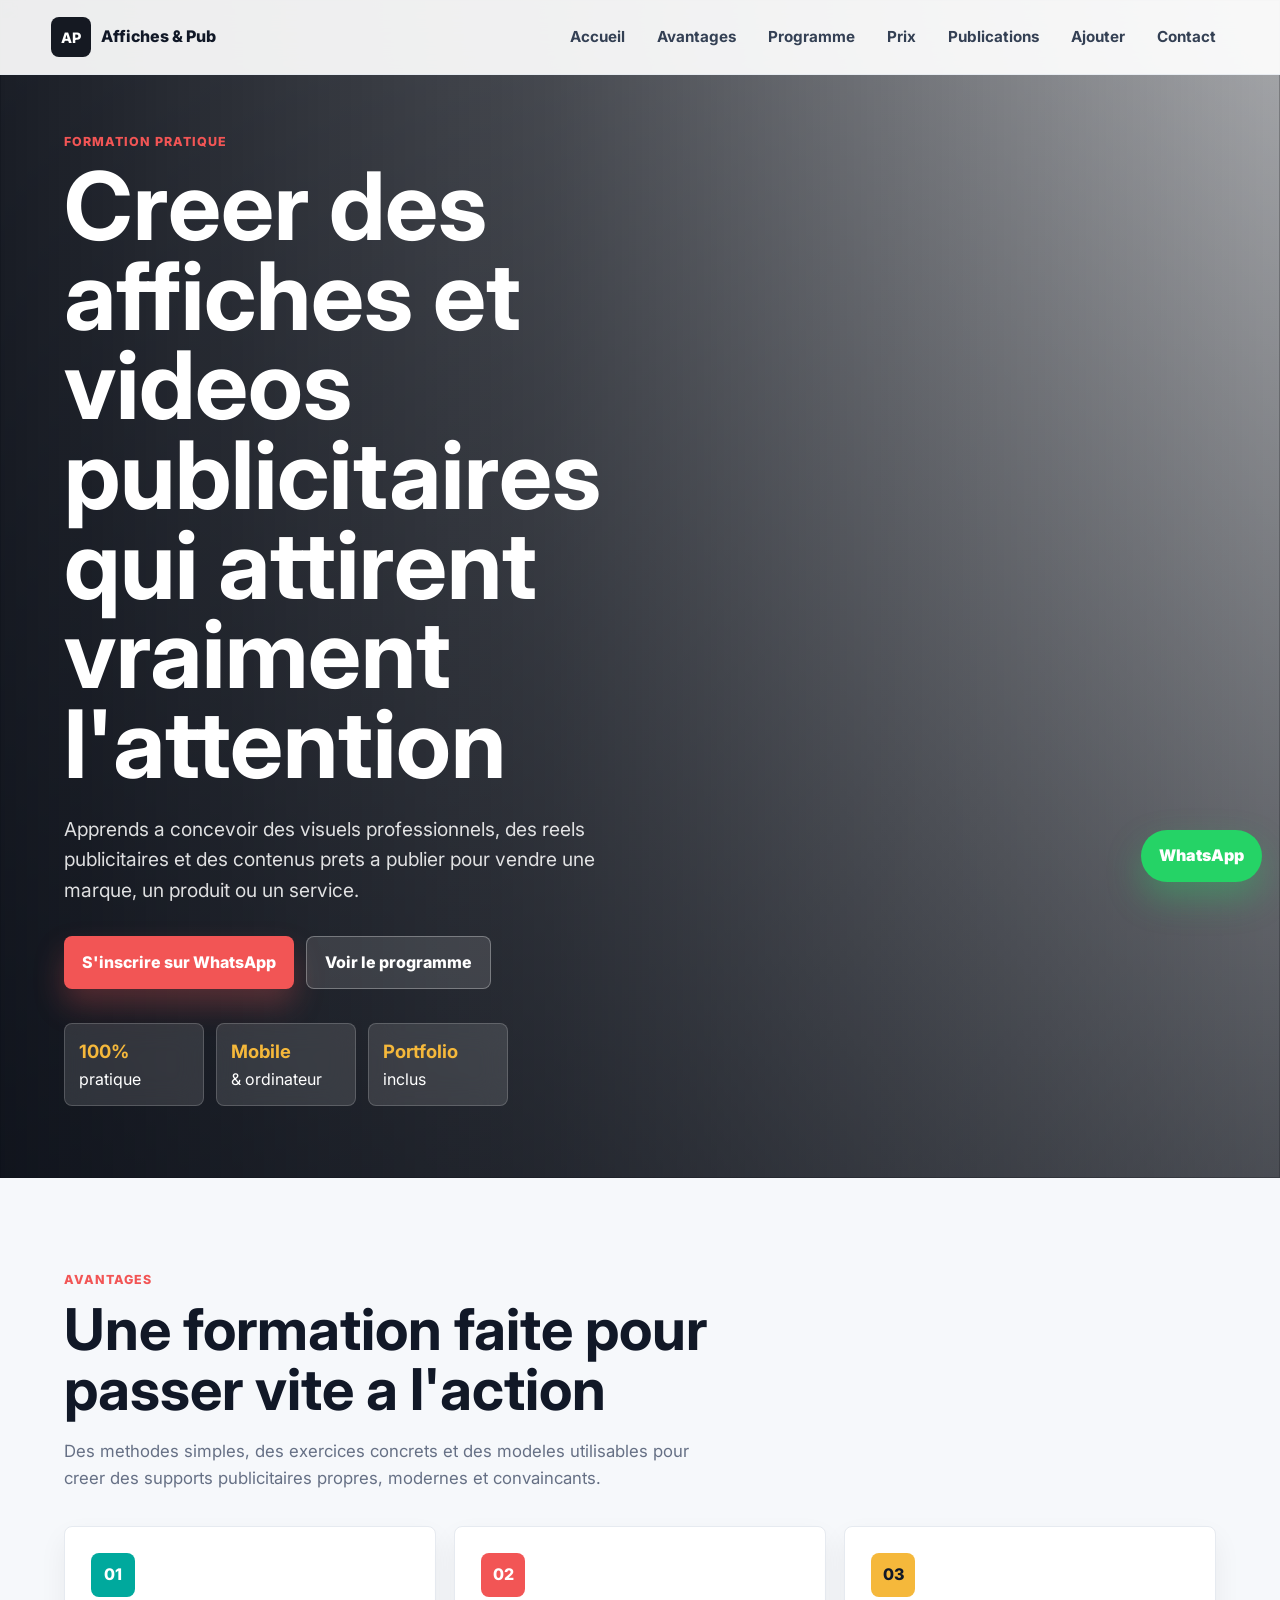
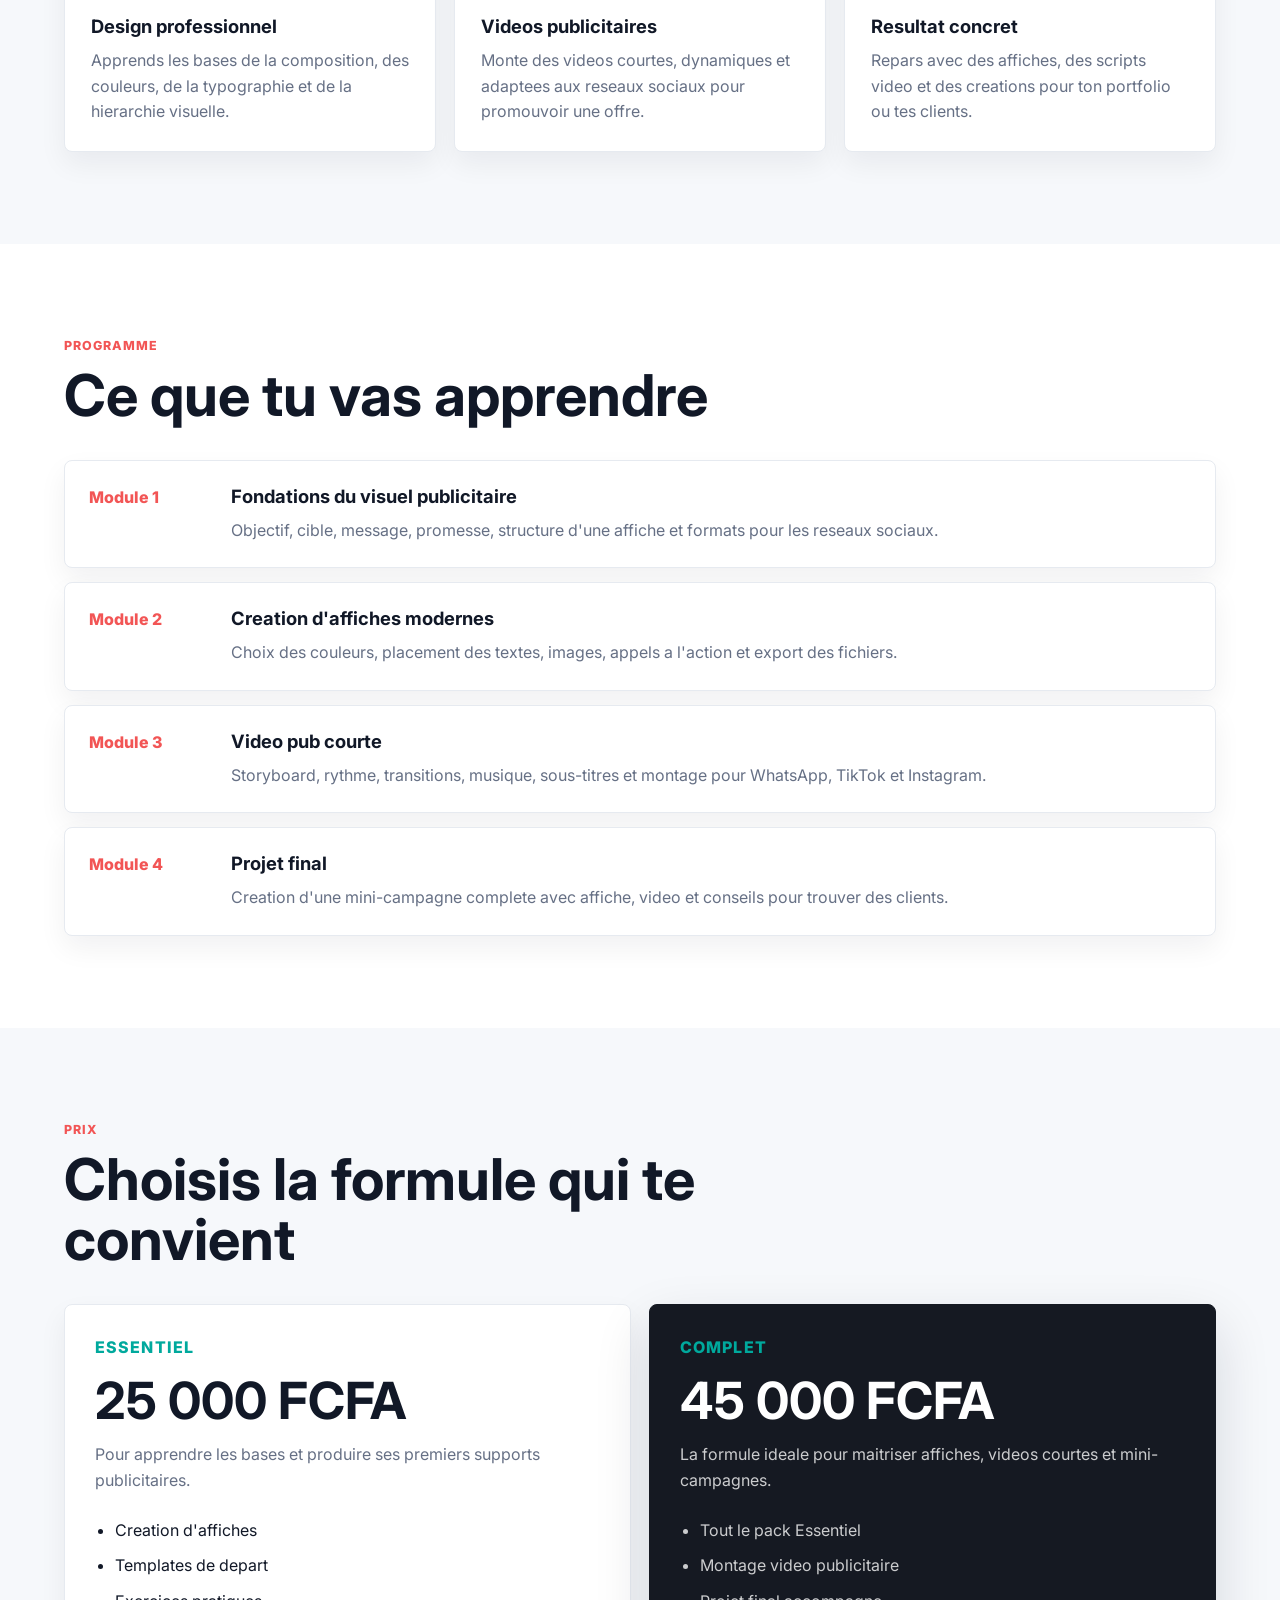
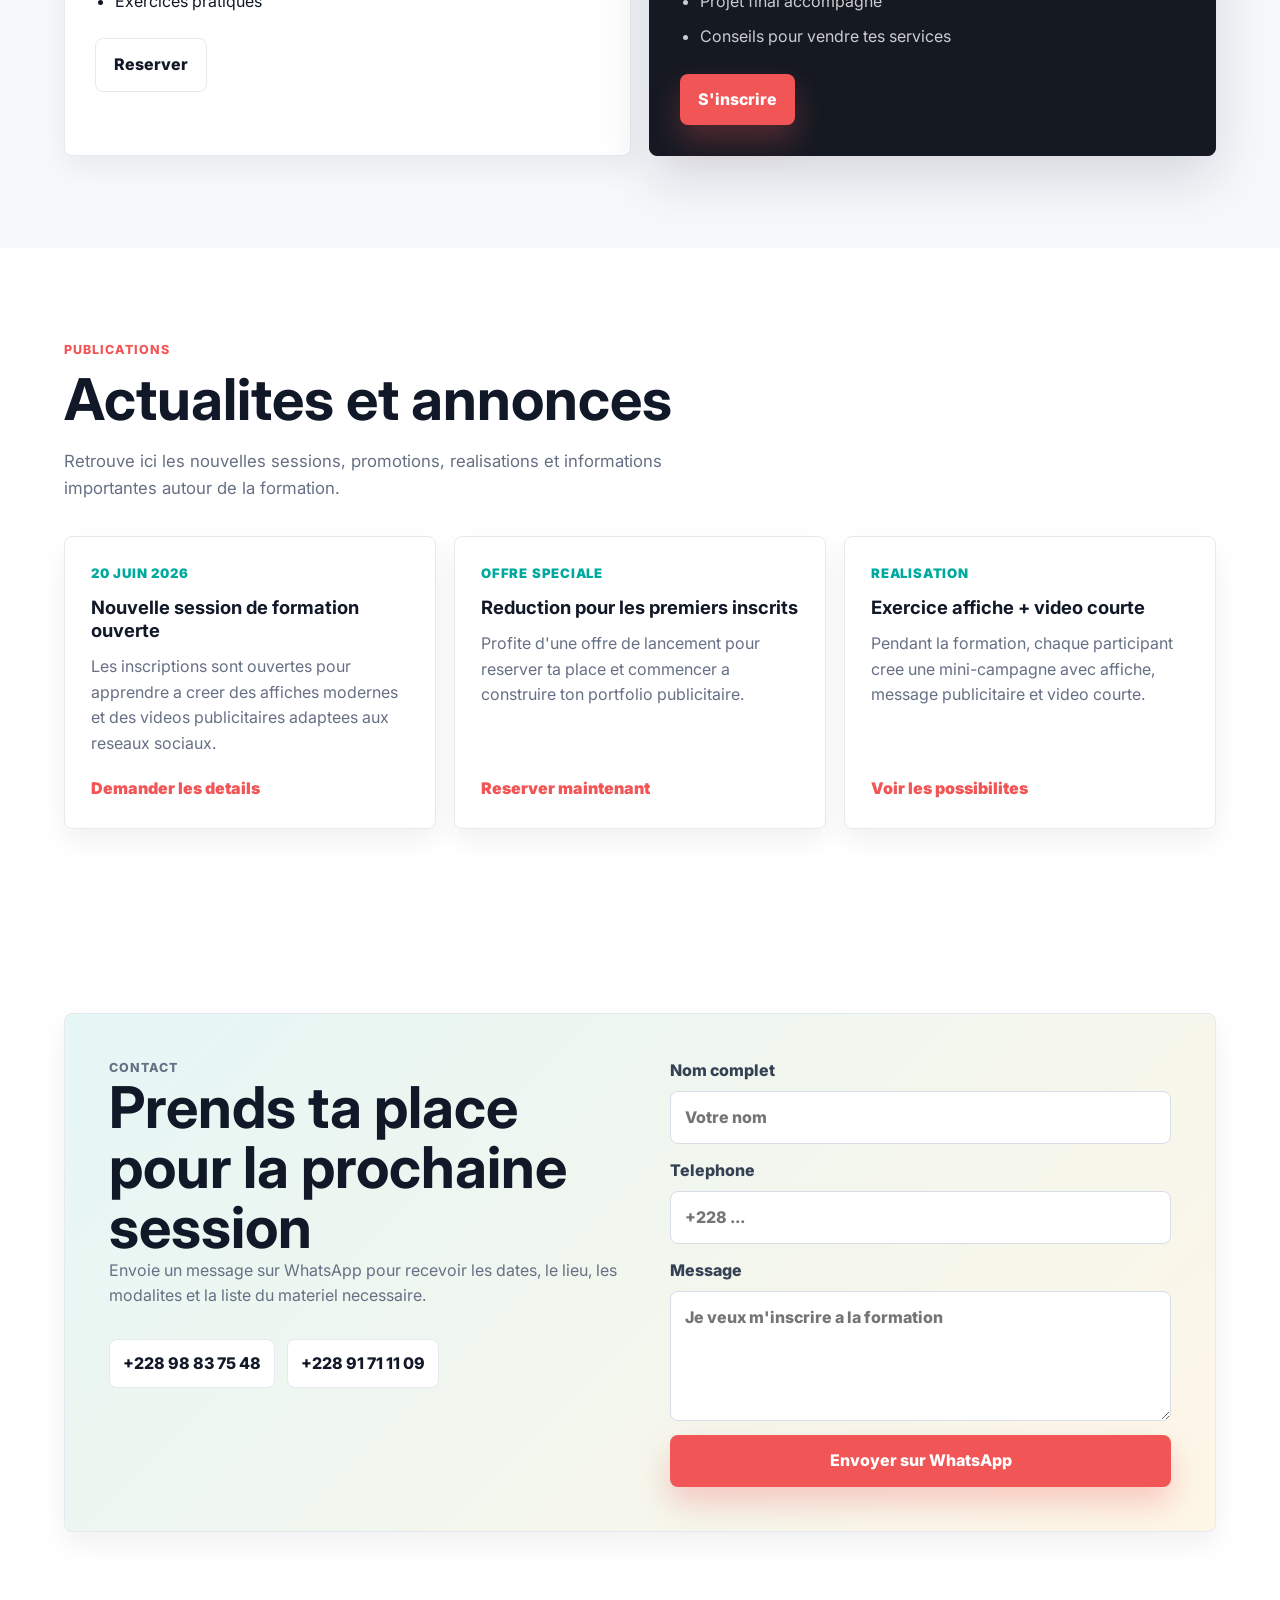
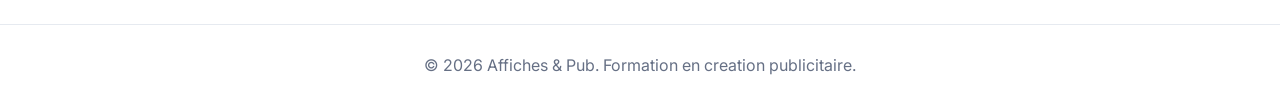
==== commit 26134ca3: "Add files via upload" ====
--- a/index.html
+++ b/index.html
@@ -35,6 +35,7 @@
         <a href="#programme">Programme</a>
         <a href="#prix">Prix</a>
         <a href="#publications">Publications</a>
+        <a href="admin.html">Ajouter</a>
         <a href="#contact">Contact</a>
       </nav>
     </header>
--- a/styles.css
+++ b/styles.css
@@ -448,7 +448,8 @@
   gap: 14px;
 }
 
-.contact-form label {
+.contact-form label,
+.admin-form label {
   display: grid;
   gap: 7px;
   color: #344054;
@@ -456,7 +457,10 @@
 }
 
 .contact-form input,
-.contact-form textarea {
+.contact-form textarea,
+.admin-form input,
+.admin-form textarea,
+.code-output {
   width: 100%;
   padding: 13px 14px;
   color: var(--ink);
@@ -468,9 +472,60 @@
 }
 
 .contact-form input:focus,
-.contact-form textarea:focus {
+.contact-form textarea:focus,
+.admin-form input:focus,
+.admin-form textarea:focus,
+.code-output:focus {
   outline: 3px solid rgba(0, 169, 157, 0.18);
   border-color: var(--teal);
+}
+
+.admin-page {
+  padding-top: 132px;
+  background: var(--soft);
+}
+
+.admin-page h1 {
+  max-width: 12ch;
+  color: var(--ink);
+  font-size: clamp(2.4rem, 6vw, 4.8rem);
+}
+
+.admin-grid {
+  display: grid;
+  grid-template-columns: minmax(0, 0.85fr) minmax(0, 1.15fr);
+  gap: 24px;
+  align-items: start;
+}
+
+.admin-form,
+.admin-output {
+  display: grid;
+  gap: 16px;
+  padding: clamp(20px, 3vw, 30px);
+  background: #fff;
+  border: 1px solid var(--line);
+  border-radius: 8px;
+  box-shadow: 0 12px 28px rgba(17, 24, 39, 0.06);
+}
+
+.admin-output h2 {
+  font-size: 1.3rem;
+}
+
+.single-post-preview {
+  grid-template-columns: 1fr;
+}
+
+.code-output {
+  min-height: 210px;
+  font-family: Consolas, Monaco, monospace;
+  font-size: 0.88rem;
+}
+
+.admin-note {
+  margin: 0;
+  color: var(--muted);
 }
 
 .whatsapp-float {
@@ -548,6 +603,7 @@
   .three-cols,
   .price-grid,
   .posts-grid,
+  .admin-grid,
   .contact-panel {
     grid-template-columns: 1fr;
   }
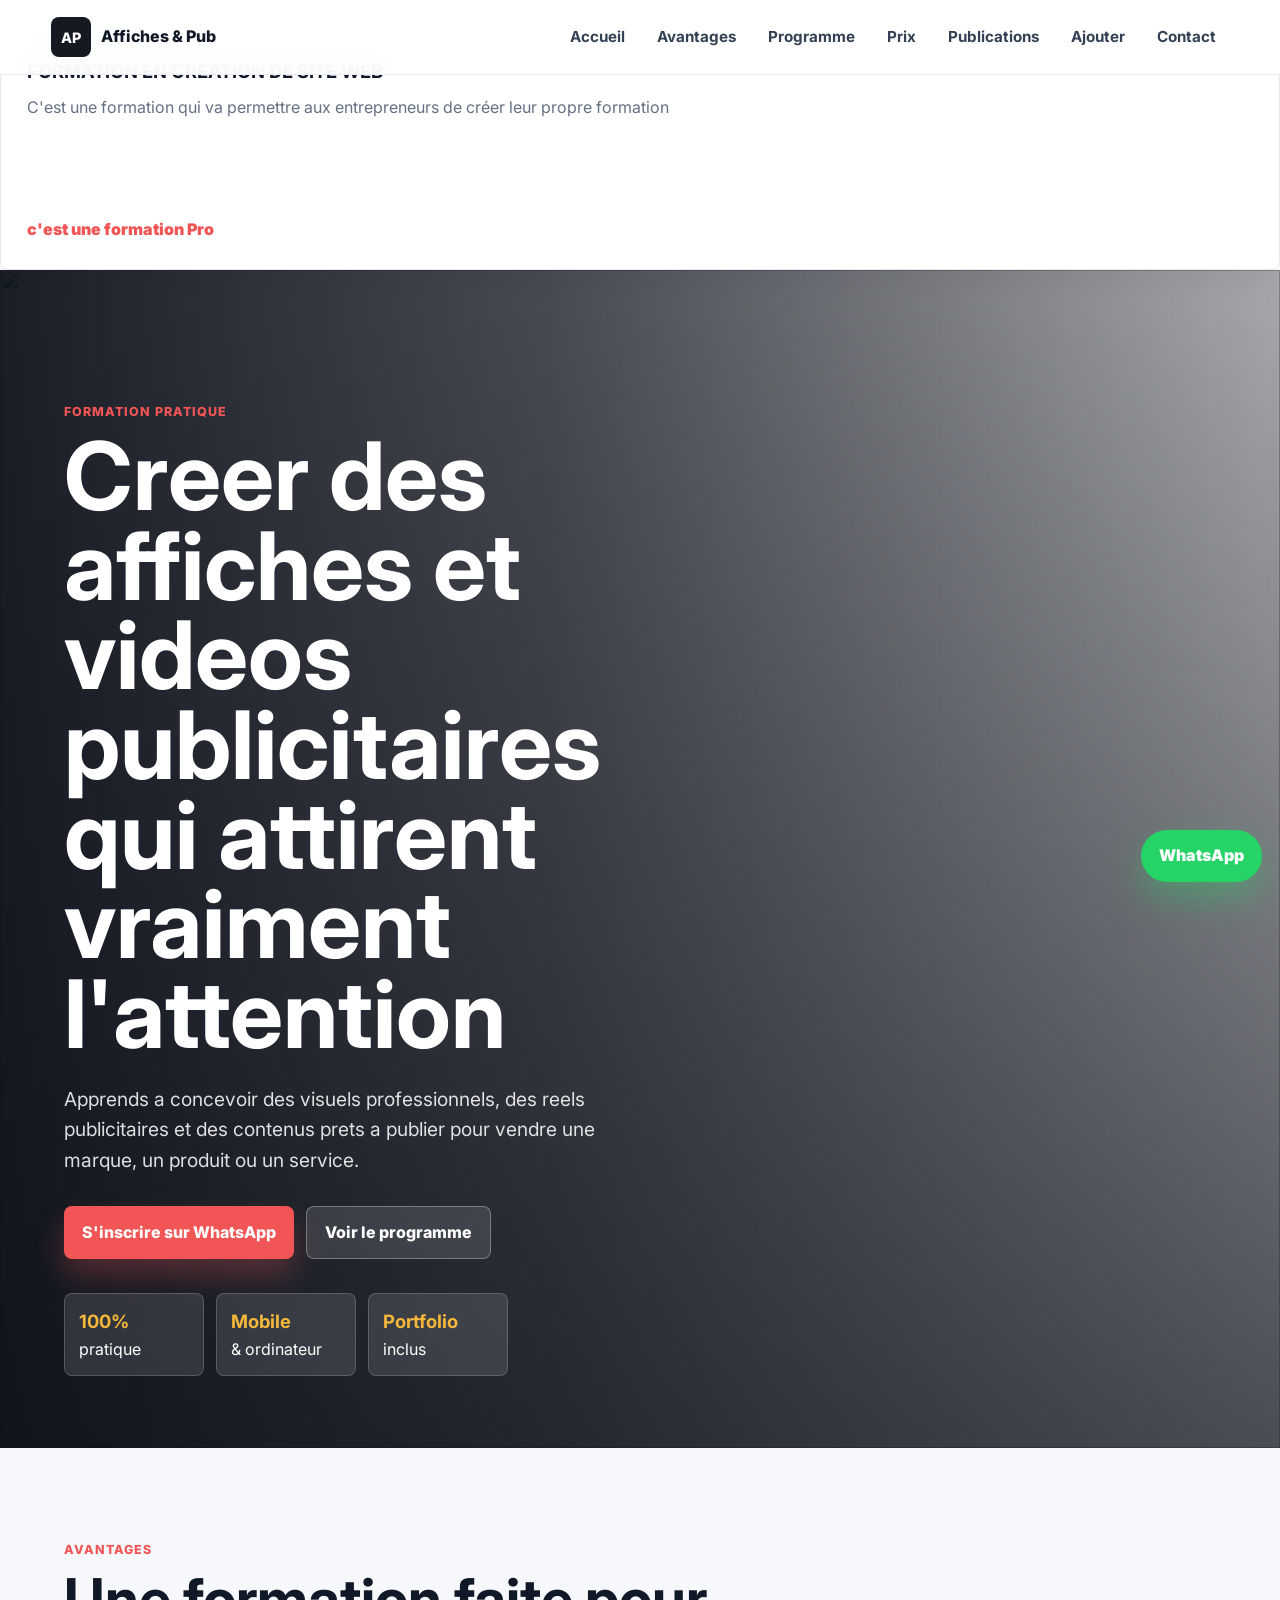
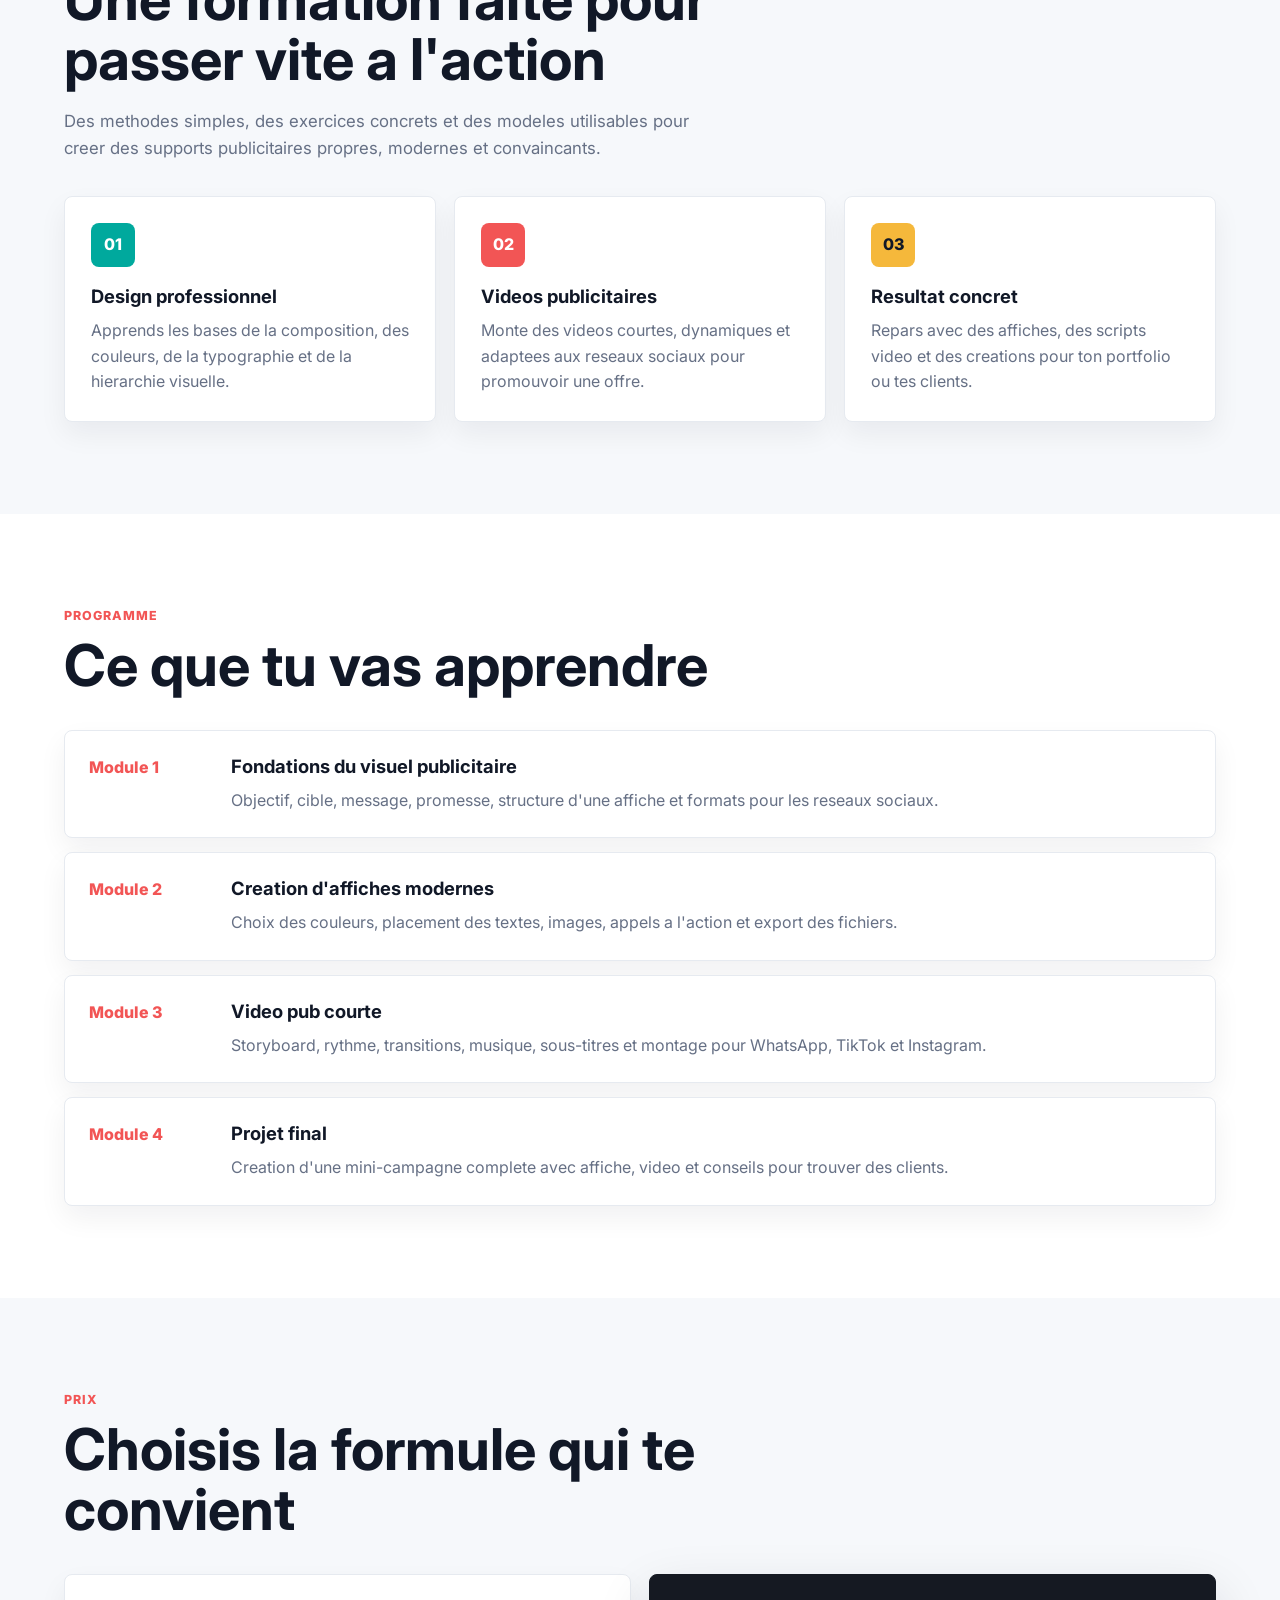
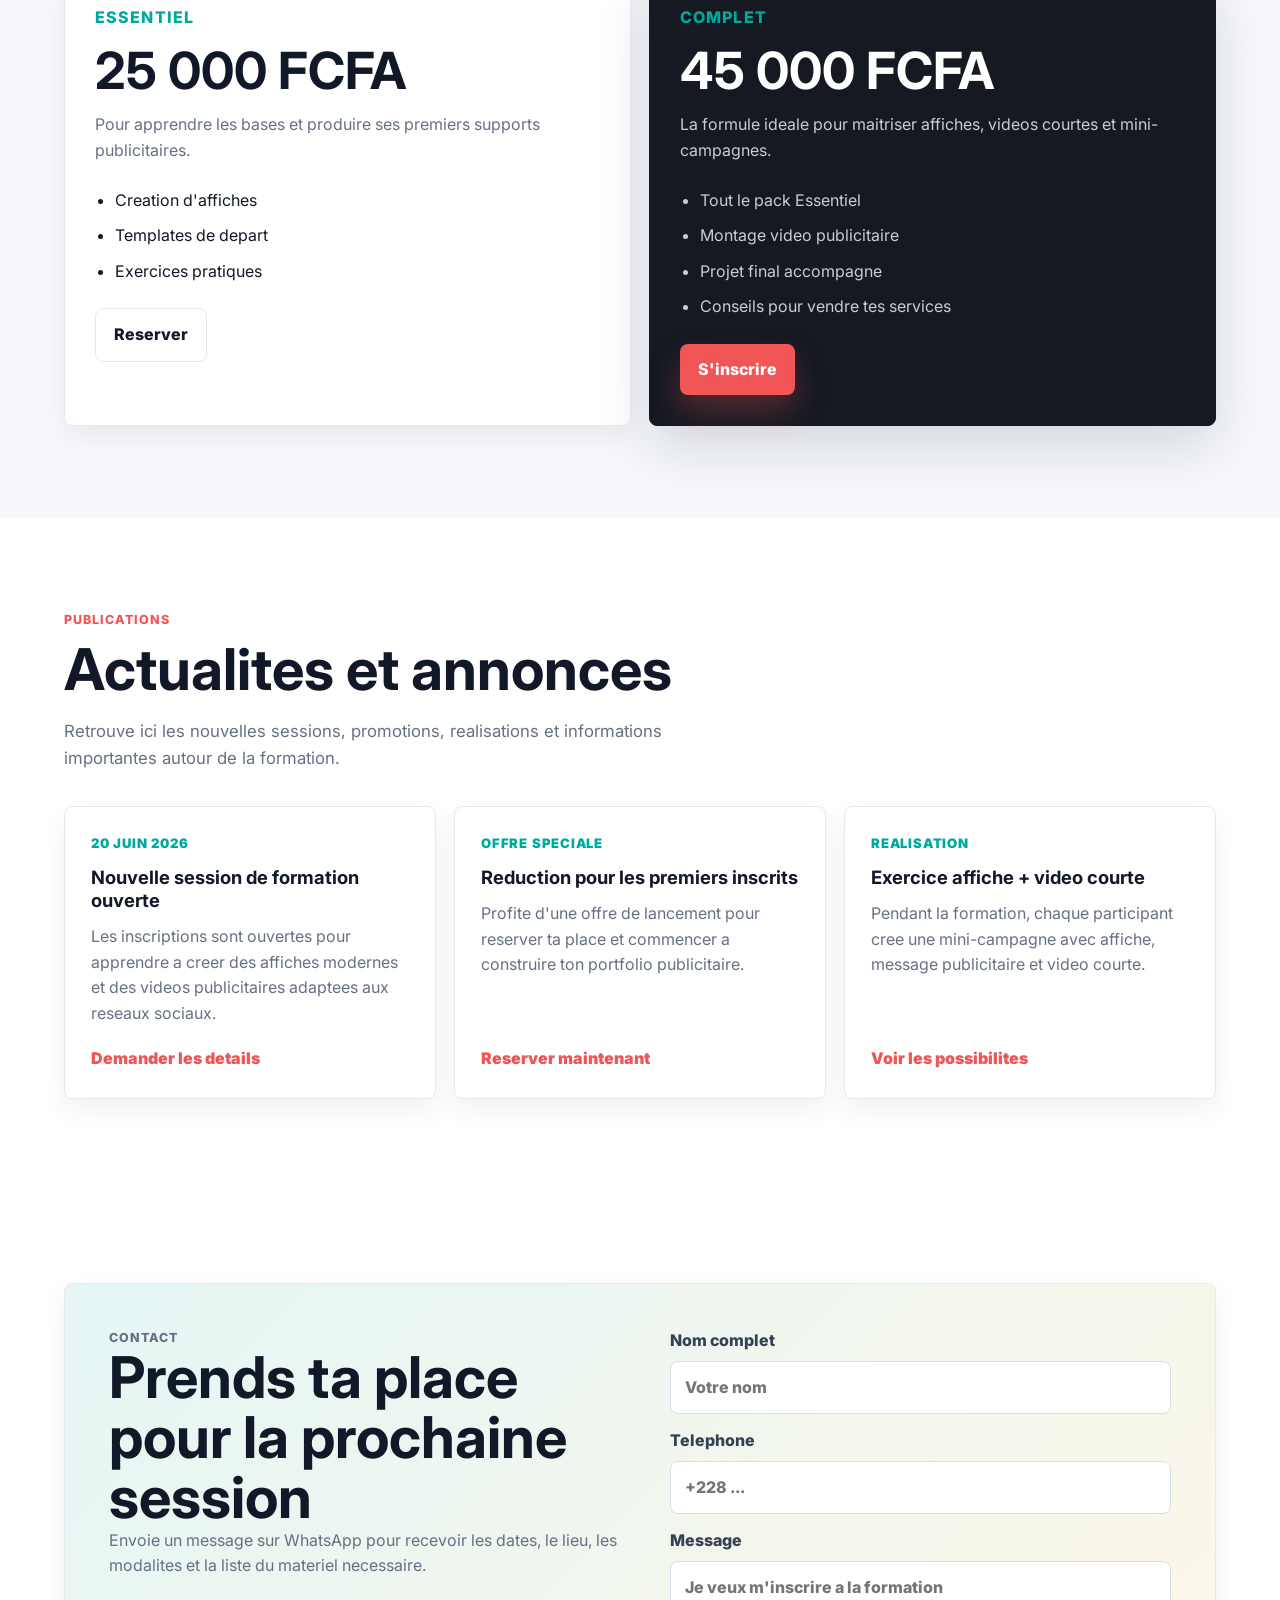
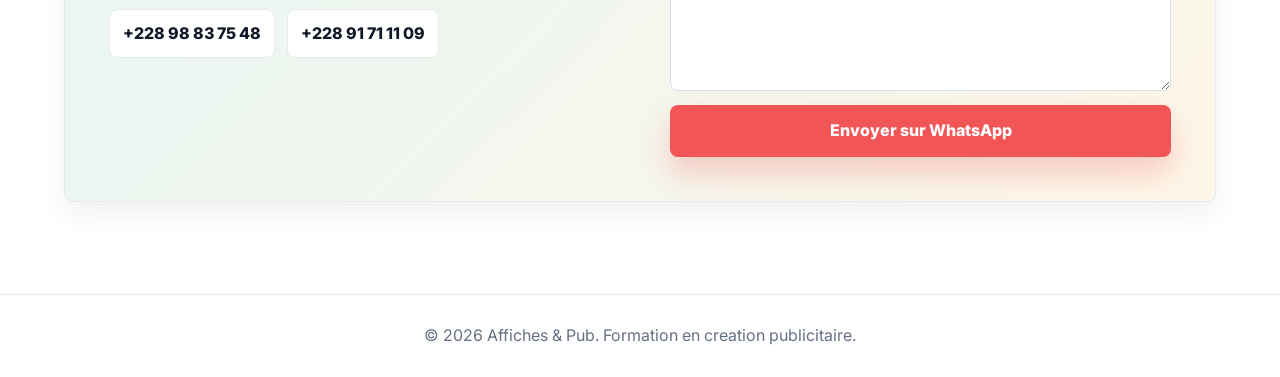
==== commit 80e5a8d6: "Update index.html" ====
--- a/index.html
+++ b/index.html
@@ -7,7 +7,14 @@
     <meta
       name="description"
       content="Formation pratique pour apprendre a creer des affiches modernes et des videos publicitaires efficaces."
-    />
+    /><article class="post-card">
+  <p class="post-date">25 juin 2026</p>
+  <h3>FORMATION EN CREATION DE SITE WEB</h3>
+  <p>
+    C&#039;est une formation qui va permettre aux entrepreneurs de créer leur propre formation
+  </p>
+  <a href="https://wa.me/22898837548" target="_blank" rel="noopener">c&#039;est une formation Pro</a>
+</article>
     <link rel="preconnect" href="https://fonts.googleapis.com" />
     <link rel="preconnect" href="https://fonts.gstatic.com" crossorigin />
     <link
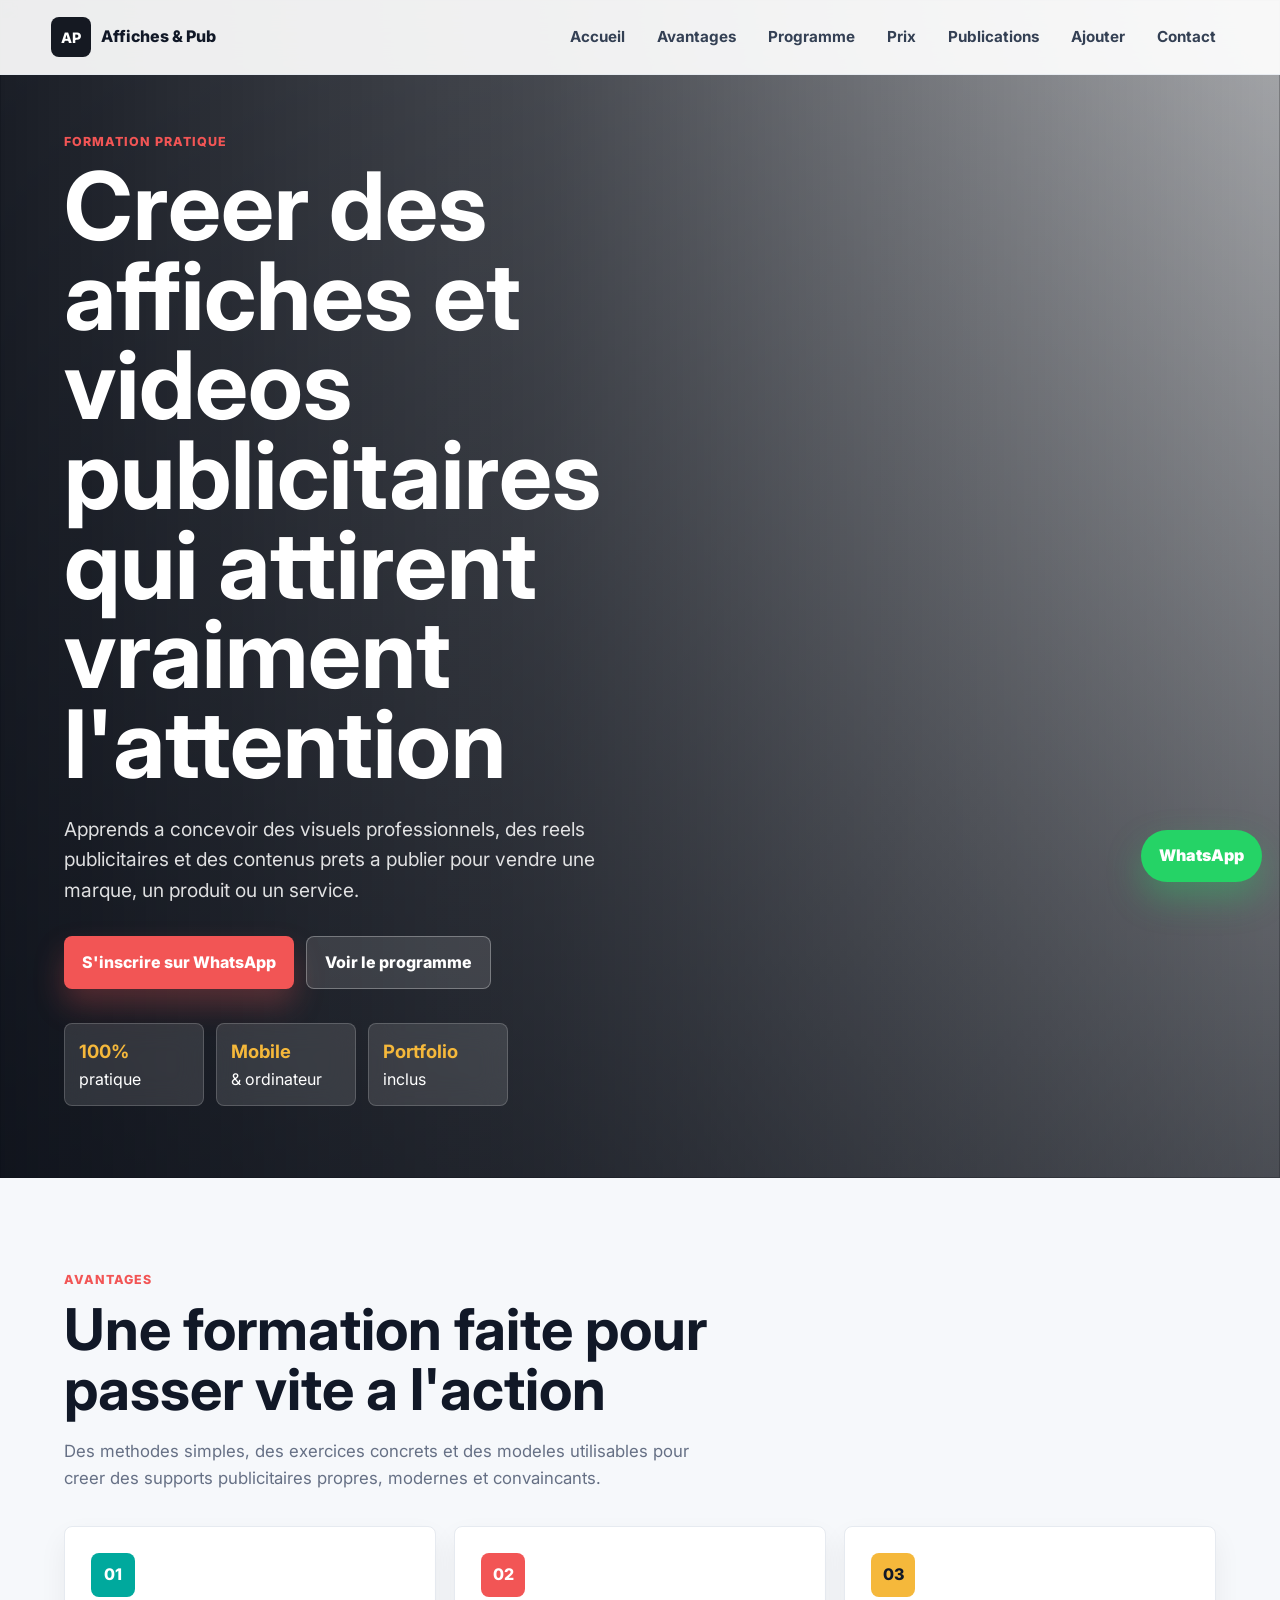
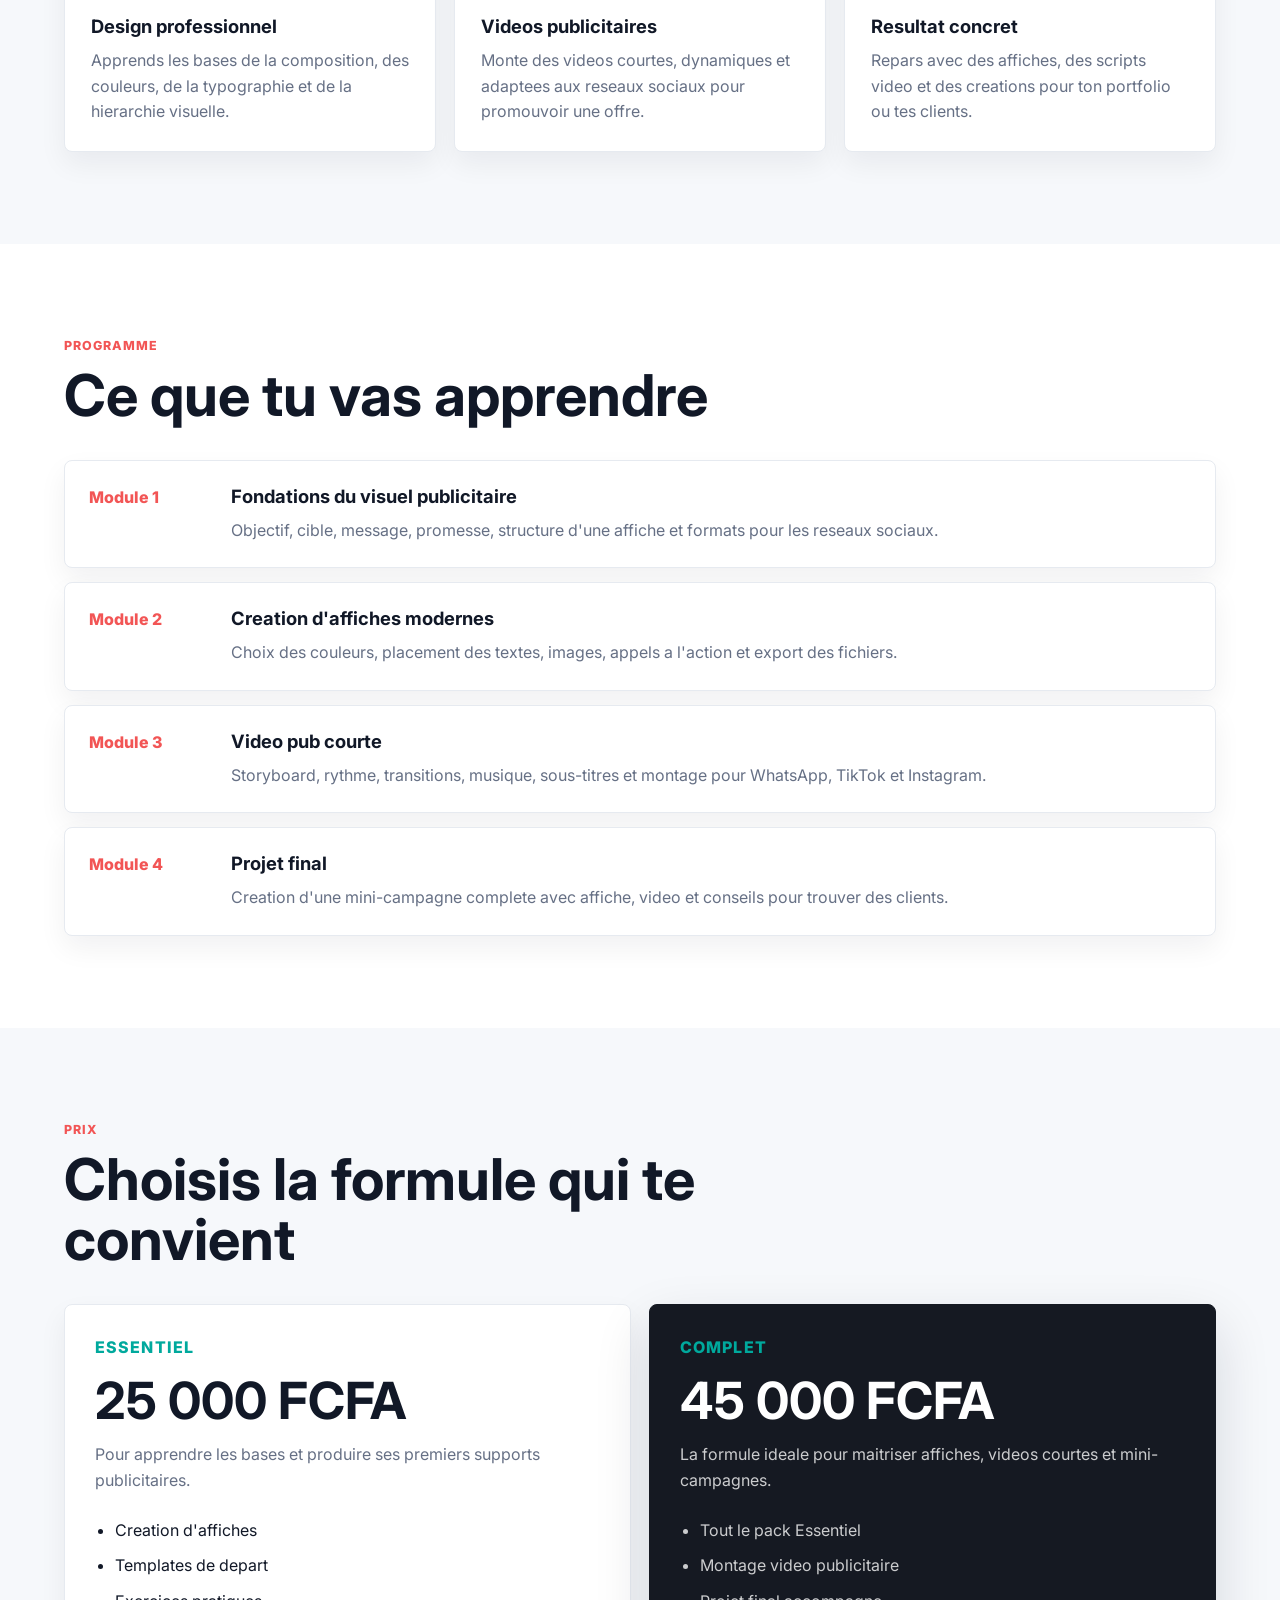
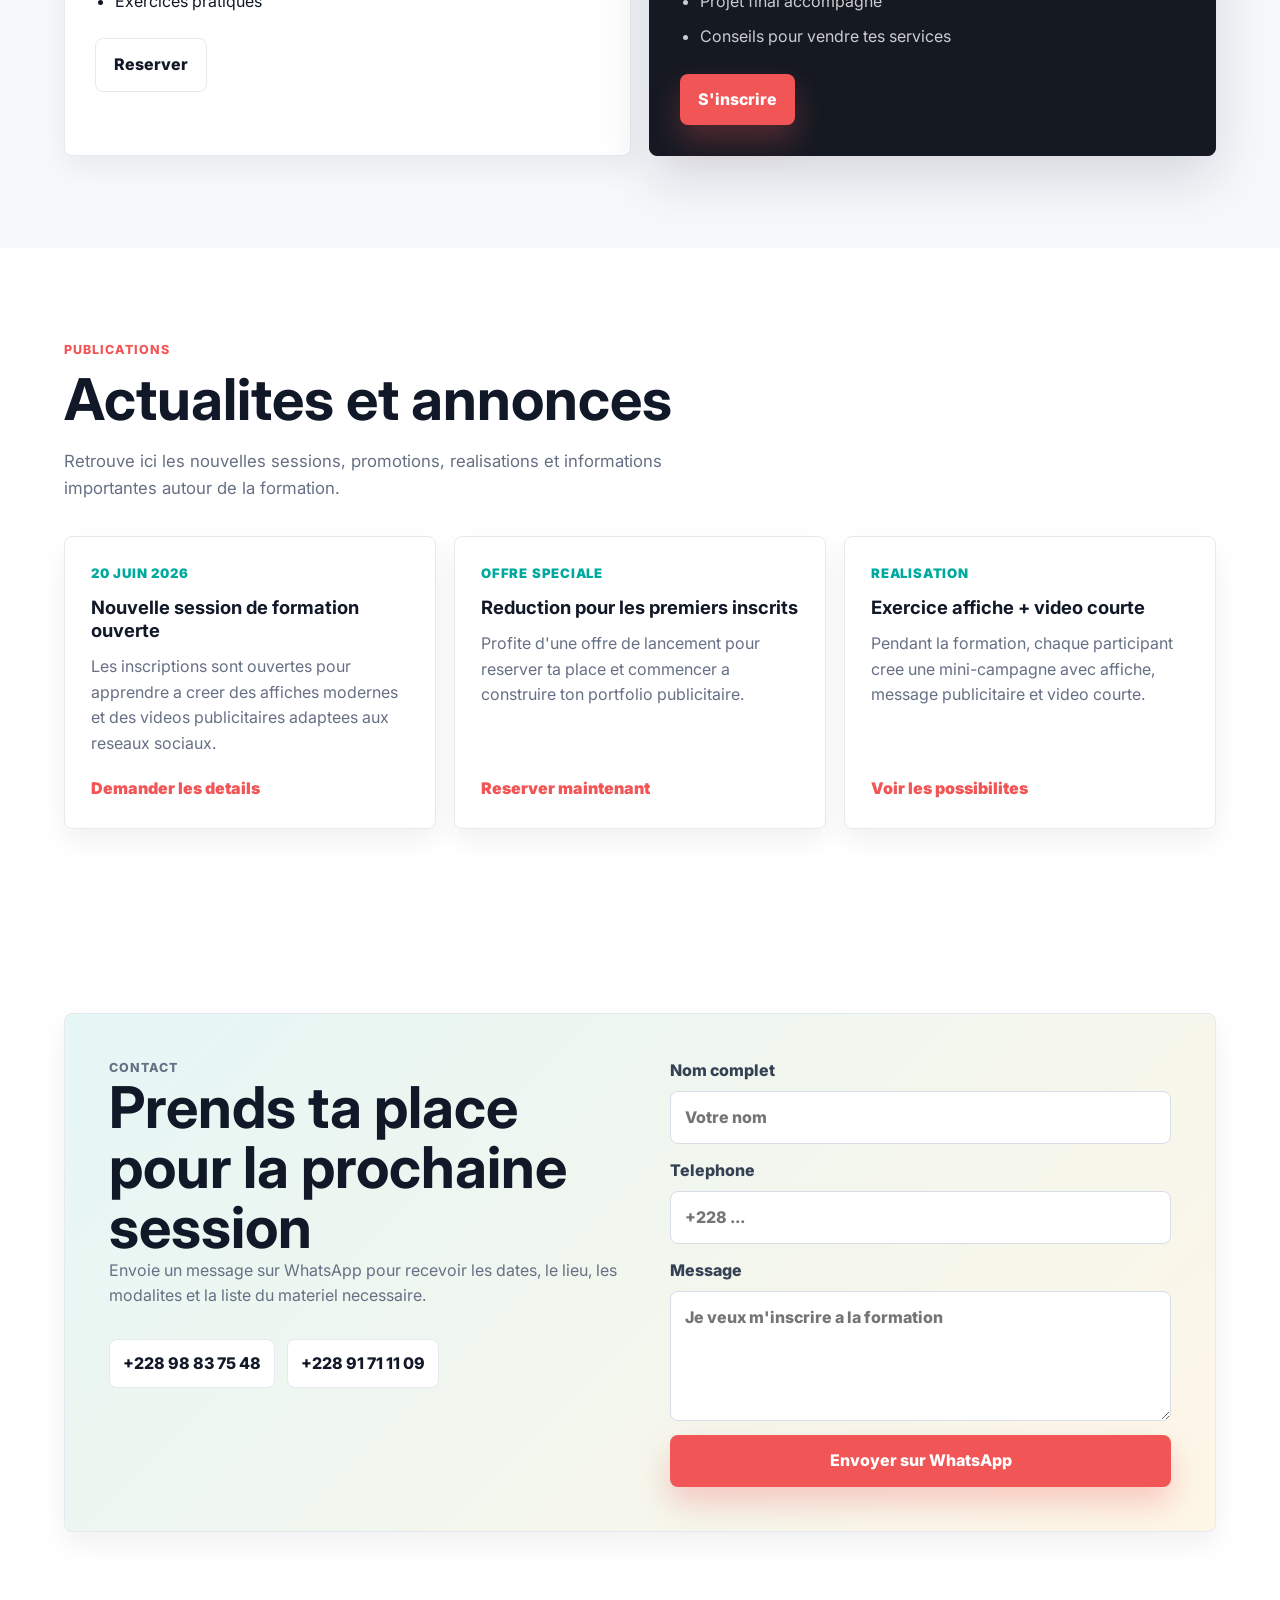
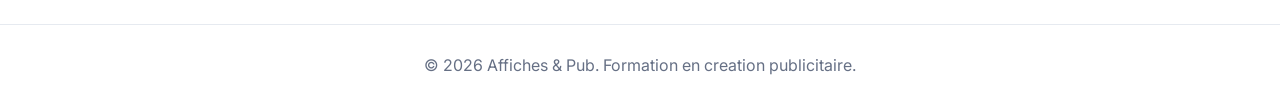
==== commit ea98bf8c: "Update index.html" ====
--- a/index.html
+++ b/index.html
@@ -7,14 +7,7 @@
     <meta
       name="description"
       content="Formation pratique pour apprendre a creer des affiches modernes et des videos publicitaires efficaces."
-    /><article class="post-card">
-  <p class="post-date">25 juin 2026</p>
-  <h3>FORMATION EN CREATION DE SITE WEB</h3>
-  <p>
-    C&#039;est une formation qui va permettre aux entrepreneurs de créer leur propre formation
-  </p>
-  <a href="https://wa.me/22898837548" target="_blank" rel="noopener">c&#039;est une formation Pro</a>
-</article>
+    />
     <link rel="preconnect" href="https://fonts.googleapis.com" />
     <link rel="preconnect" href="https://fonts.gstatic.com" crossorigin />
     <link
